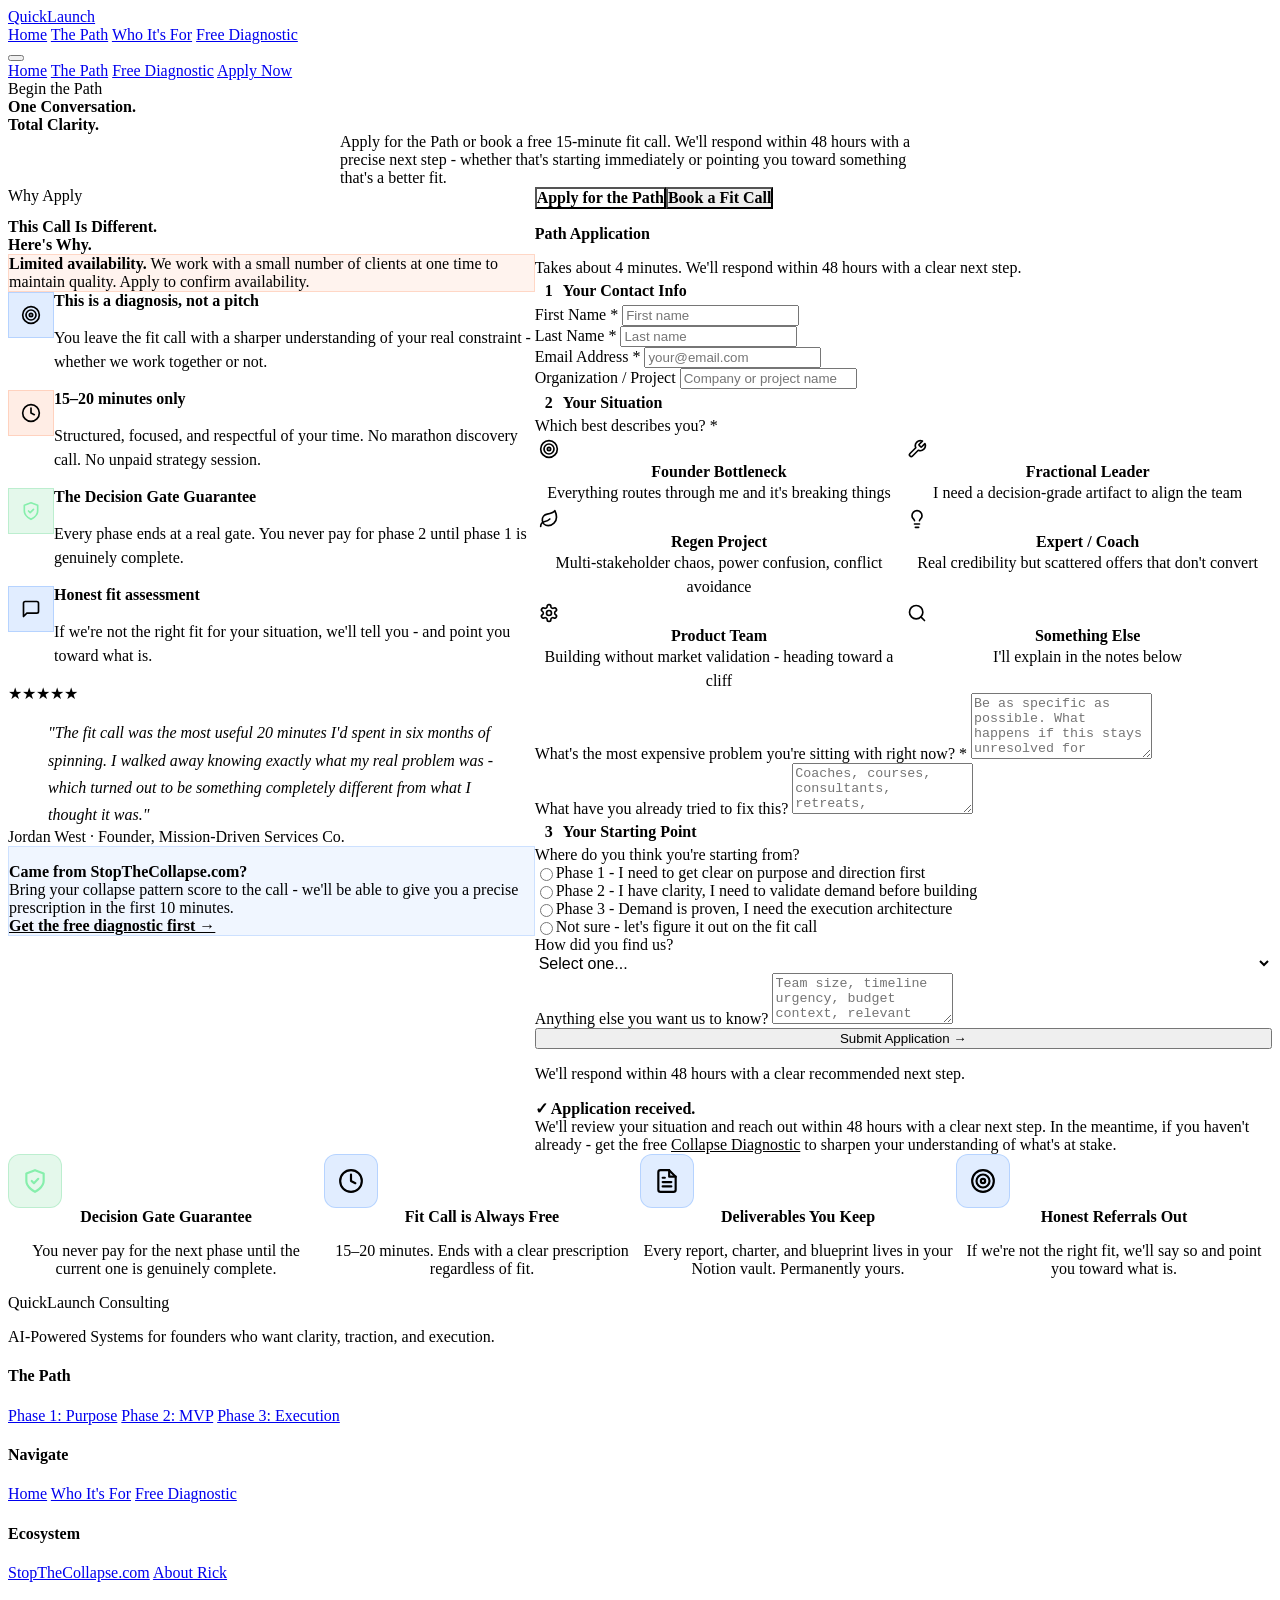
==== apply.html @ 02526e8d "Add files via upload" ====
﻿<!DOCTYPE html>
<html lang="en">
<head>
  <meta charset="UTF-8">
  <meta name="viewport" content="width=device-width, initial-scale=1.0">
  <title>Book a Free Founder Strategy Call | QuickLaunch Consulting</title>
  <meta name="description" content="Apply for the QuickLaunch Regenerative Systems Path or book a free 20-min founder strategy call. Tell us your situation - we respond within 48 hours with a clear next step.">
  <meta name="keywords" content="book startup consultant, founder strategy call, hire business consultant, startup consulting application, book founder advisor, free fit call, startup consulting intake">
  <meta name="robots" content="index, follow, max-image-preview:large, max-snippet:-1">
  <link rel="canonical" href="https://quicklaunchconsulting.com/apply.html">
  <link rel="sitemap" type="application/xml" href="https://quicklaunchconsulting.com/sitemap.xml">
  <!-- Open Graph -->
  <meta property="og:type" content="website">
  <meta property="og:site_name" content="QuickLaunch Consulting">
  <meta property="og:url" content="https://quicklaunchconsulting.com/apply.html">
  <meta property="og:title" content="Book a Free Founder Strategy Call | QuickLaunch Consulting">
  <meta property="og:description" content="Apply for the Regenerative Systems Path or book a free 20-min strategy call. Startup consulting that starts with one honest conversation - no pressure, clear next steps.">
  <meta property="og:image" content="https://quicklaunchconsulting.com/assets/images/og-image.jpg">
  <meta property="og:image:alt" content="QuickLaunch Consulting - Book a Free Founder Strategy Call">
  <!-- Twitter / X Card -->
  <meta name="twitter:card" content="summary_large_image">
  <meta name="twitter:title" content="Book a Free Founder Strategy Call | QuickLaunch Consulting">
  <meta name="twitter:description" content="Apply for the Regenerative Systems Path or book a free 20-min strategy call. One conversation, no pressure, clear next steps.">
  <meta name="twitter:image" content="https://quicklaunchconsulting.com/assets/images/og-image.jpg">
  <!-- Schema -->
  <script type="application/ld+json">
  {
    "@context": "https://schema.org",
    "@type": "WebPage",
    "name": "Book a Free Founder Strategy Call",
    "url": "https://quicklaunchconsulting.com/apply.html",
    "description": "Apply for startup consulting or book a free 20-minute strategy call with Rick Broider at QuickLaunch Consulting.",
    "isPartOf": {"@type": "WebSite", "url": "https://quicklaunchconsulting.com", "name": "QuickLaunch Consulting"},
    "breadcrumb": {
      "@type": "BreadcrumbList",
      "itemListElement": [
        {"@type": "ListItem", "position": 1, "name": "Home", "item": "https://quicklaunchconsulting.com"},
        {"@type": "ListItem", "position": 2, "name": "Apply / Book a Call", "item": "https://quicklaunchconsulting.com/apply.html"}
      ]
    },
    "mainEntity": {
      "@type": "Service",
      "name": "Free Founder Strategy Call",
      "provider": {"@type": "Organization", "name": "QuickLaunch Consulting", "url": "https://quicklaunchconsulting.com"},
      "description": "A free 20-minute strategy call to assess fit, diagnose your primary structural challenge, and determine the right starting point for your consulting engagement.",
      "offers": {"@type": "Offer", "price": "0", "priceCurrency": "USD", "name": "Free Fit Call"}
    }
  }
  </script>
  <link rel="preconnect" href="https://fonts.googleapis.com">
  <link rel="preconnect" href="https://fonts.gstatic.com" crossorigin>
  <link href="https://fonts.googleapis.com/css2?family=Montserrat:ital,wght@0,400;0,600;0,700;0,800;0,900;1,700&family=Inter:wght@400;500;600;700&display=swap" rel="stylesheet">
  <link rel="stylesheet" href="assets/css/style.css">
  <style>
    .apply-page-hero {
      padding: 140px 0 var(--sp-20);
      position: relative; overflow: hidden;
      background:
        radial-gradient(ellipse 80% 60% at 50% 0%, rgba(10,110,255,0.18) 0%, transparent 55%),
        var(--navy);
    }
    .apply-page-hero-grid {
      position: absolute; inset: 0; pointer-events: none;
      background-image:
        linear-gradient(rgba(255,255,255,0.02) 1px, transparent 1px),
        linear-gradient(90deg, rgba(255,255,255,0.02) 1px, transparent 1px);
      background-size: 60px 60px;
      mask-image: radial-gradient(ellipse 80% 80% at 50% 0%, black 0%, transparent 70%);
    }
    .apply-layout {
      display: grid; grid-template-columns: 1fr;
      gap: var(--sp-12); align-items: start;
      padding: var(--sp-16) 0 var(--sp-24);
    }
    @media (min-width: 1024px) {
      .apply-layout { grid-template-columns: 1fr 1.4fr; }
    }
    .apply-sidebar { position: sticky; top: 100px; }
    .apply-form-card {
      background: var(--glass);
      border: 1px solid var(--border);
      border-radius: var(--r-xl);
      padding: var(--sp-10);
    }
    @media (min-width: 640px) { .apply-form-card { padding: var(--sp-12); } }
    .form-section-title {
      font-family: var(--font-h); font-size: var(--text-lg); font-weight: 800;
      margin: var(--sp-8) 0 var(--sp-4);
      padding-top: var(--sp-8); border-top: 1px solid var(--border);
      display: flex; align-items: center; gap: var(--sp-3);
    }
    .form-section-title:first-of-type { border-top: none; padding-top: 0; margin-top: 0; }
    .path-selector {
      display: grid; grid-template-columns: 1fr; gap: var(--sp-3);
      margin-bottom: var(--sp-6);
    }
    @media (min-width: 480px) { .path-selector { grid-template-columns: 1fr 1fr; } }
    .path-option {
      position: relative;
    }
    .path-option input[type="radio"] {
      position: absolute; opacity: 0; pointer-events: none;
    }
    .path-option-label {
      display: block; padding: var(--sp-5);
      background: var(--glass); border: 2px solid var(--border);
      border-radius: var(--r-md); cursor: pointer;
      transition: var(--t-base); text-align: center;
    }
    .path-option-label:hover {
      border-color: rgba(10,110,255,0.3);
      background: rgba(10,110,255,0.06);
    }
    .path-option input:checked + .path-option-label {
      border-color: var(--blue);
      background: rgba(10,110,255,0.1);
    }
    .path-option-icon { width: 28px; height: 28px; display: flex; align-items: center; justify-content: center; margin-bottom: var(--sp-2); color: var(--blue-2); }
    .path-option-name { font-weight: 700; font-size: var(--text-sm); display: block; margin-bottom: var(--sp-1); }
    .path-option-desc { font-size: var(--text-xs); color: var(--muted); line-height: 1.5; }
    .tab-switcher {
      display: flex; gap: 0; margin-bottom: var(--sp-8);
      background: var(--glass); border: 1px solid var(--border);
      border-radius: var(--r-pill); padding: var(--sp-1); width: fit-content;
    }
    .tab-btn {
      padding: var(--sp-3) var(--sp-6); border-radius: var(--r-pill);
      font-family: var(--font-h); font-size: var(--text-sm); font-weight: 700;
      color: var(--muted); transition: var(--t-base); cursor: pointer;
    }
    .tab-btn.active {
      background: var(--grad-blue); color: var(--white);
      box-shadow: var(--shadow-blue);
    }
    .tab-panel { display: none; }
    .tab-panel.active { display: block; }
    .trust-sidebar-item {
      display: flex; gap: var(--sp-4); padding: var(--sp-5) 0;
      border-bottom: 1px solid var(--border);
    }
    .trust-sidebar-item:last-child { border-bottom: none; }
    .trust-sidebar-icon {
      width: 44px; height: 44px; border-radius: var(--r-sm);
      flex-shrink: 0; display: flex; align-items: center; justify-content: center;
    }
    .trust-sidebar-icon--blue { background: rgba(10,110,255,0.12); border: 1px solid rgba(10,110,255,0.2); color: var(--blue-2); }
    .trust-sidebar-icon--orange { background: rgba(255,107,43,0.12); border: 1px solid rgba(255,107,43,0.2); color: var(--orange); }
    .trust-sidebar-icon--green { background: rgba(34,197,94,0.12); border: 1px solid rgba(34,197,94,0.2); color: #86EFAC; }
    .trust-sidebar-text strong { display: block; font-size: var(--text-base); font-weight: 700; margin-bottom: var(--sp-1); }
    .trust-sidebar-text p { color: var(--muted); font-size: var(--text-sm); line-height: 1.5; }
    .urgency-bar {
      padding: var(--sp-4) var(--sp-5);
      background: rgba(255,107,43,0.08); border: 1px solid rgba(255,107,43,0.2);
      border-radius: var(--r-md); margin-bottom: var(--sp-8);
      font-size: var(--text-sm); color: var(--orange-2);
    }
    .urgency-bar strong { color: var(--orange); }
    textarea.form-field { resize: vertical; min-height: 120px; }
    .radio-group { display: flex; flex-direction: column; gap: var(--sp-2); }
    .radio-option {
      display: flex; align-items: center; gap: var(--sp-3);
      padding: var(--sp-3) var(--sp-4);
      background: var(--glass); border: 1px solid var(--border);
      border-radius: var(--r-sm); cursor: pointer; transition: var(--t-fast);
    }
    .radio-option:hover { border-color: var(--border-2); }
    .radio-option input { accent-color: var(--blue); }
  </style>
</head>
<body>

<div id="progress-bar"></div>

<nav id="nav" role="navigation" aria-label="Main navigation">
  <div class="nav-container">
    <a href="index.html" class="nav-logo" aria-label="QuickLaunch Home">
      <span class="nav-logo-text">Quick<span>Launch</span></span>
    </a>
    <div class="nav-links">
      <a href="index.html">Home</a>
      <a href="the-path.html">The Path</a>
      <a href="index.html#who">Who It's For</a>
      <a href="diagnostic.html">Free Diagnostic</a>
    </div>
    <button class="nav-toggle" id="nav-toggle" aria-label="Toggle navigation" aria-expanded="false">
      <span></span><span></span><span></span>
    </button>
  </div>
</nav>
<div id="mobile-menu">
  <a href="index.html">Home</a>
  <a href="the-path.html">The Path</a>
  <a href="diagnostic.html">Free Diagnostic</a>
  <a href="apply.html" class="btn btn-primary btn-lg">Apply Now</a>
</div>

<!-- HERO -->
<section class="apply-page-hero" aria-label="Apply - Hero">
  <div class="apply-page-hero-grid" aria-hidden="true"></div>
  <div class="container text-center">
    <div class="section-label reveal" style="justify-content:center">Begin the Path</div>
    <h1 class="reveal reveal-delay-1" style="font-size:var(--text-6xl);font-weight:900;line-height:1.1;max-width:800px;margin:0 auto var(--sp-6)">
      One Conversation.<br>
      <span class="text-gradient">Total Clarity.</span>
    </h1>
    <p class="reveal reveal-delay-2" style="font-size:var(--text-xl);color:var(--muted);max-width:600px;margin:0 auto">
      Apply for the Path or book a free 15-minute fit call. We'll respond within 48 hours
      with a precise next step - whether that's starting immediately or pointing you
      toward something that's a better fit.
    </p>
  </div>
</section>

<!-- MAIN APPLY LAYOUT -->
<section class="section section--dark" aria-labelledby="apply-heading">
  <div class="container">
    <div class="apply-layout">

      <!-- SIDEBAR -->
      <aside class="apply-sidebar reveal-left">
        <div class="section-label">Why Apply</div>
        <h2 id="apply-heading" style="font-size:var(--text-3xl);font-weight:900;margin-bottom:var(--sp-8)">
          This Call Is Different.<br>
          <span class="text-gradient">Here's Why.</span>
        </h2>

        <div class="urgency-bar">
          <strong>Limited availability.</strong> We work with a small number of clients at one time to maintain quality. Apply to confirm availability.
        </div>

        <div style="margin-bottom:var(--sp-8)">
          <div class="trust-sidebar-item">
            <div class="trust-sidebar-icon trust-sidebar-icon--blue"><svg width="20" height="20" viewBox="0 0 24 24" fill="none" stroke="currentColor" stroke-width="2" stroke-linecap="round" stroke-linejoin="round"><circle cx="12" cy="12" r="10"/><circle cx="12" cy="12" r="6"/><circle cx="12" cy="12" r="2"/></svg></div>
            <div class="trust-sidebar-text">
              <strong>This is a diagnosis, not a pitch</strong>
              <p>You leave the fit call with a sharper understanding of your real constraint - whether we work together or not.</p>
            </div>
          </div>
          <div class="trust-sidebar-item">
            <div class="trust-sidebar-icon trust-sidebar-icon--orange"><svg width="20" height="20" viewBox="0 0 24 24" fill="none" stroke="currentColor" stroke-width="2" stroke-linecap="round" stroke-linejoin="round"><circle cx="12" cy="12" r="10"/><polyline points="12 6 12 12 16 14"/></svg></div>
            <div class="trust-sidebar-text">
              <strong>15–20 minutes only</strong>
              <p>Structured, focused, and respectful of your time. No marathon discovery call. No unpaid strategy session.</p>
            </div>
          </div>
          <div class="trust-sidebar-item">
            <div class="trust-sidebar-icon trust-sidebar-icon--green"><svg width="20" height="20" viewBox="0 0 24 24" fill="none" stroke="currentColor" stroke-width="2" stroke-linecap="round" stroke-linejoin="round"><path d="M12 22s8-4 8-10V5l-8-3-8 3v7c0 6 8 10 8 10z"/><polyline points="9 12 11 14 15 10"/></svg></div>
            <div class="trust-sidebar-text">
              <strong>The Decision Gate Guarantee</strong>
              <p>Every phase ends at a real gate. You never pay for phase 2 until phase 1 is genuinely complete.</p>
            </div>
          </div>
          <div class="trust-sidebar-item">
            <div class="trust-sidebar-icon trust-sidebar-icon--blue"><svg width="20" height="20" viewBox="0 0 24 24" fill="none" stroke="currentColor" stroke-width="2" stroke-linecap="round" stroke-linejoin="round"><path d="M21 15a2 2 0 0 1-2 2H7l-4 4V5a2 2 0 0 1 2-2h14a2 2 0 0 1 2 2z"/></svg></div>
            <div class="trust-sidebar-text">
              <strong>Honest fit assessment</strong>
              <p>If we're not the right fit for your situation, we'll tell you - and point you toward what is.</p>
            </div>
          </div>
        </div>

        <!-- Testimonial snippet -->
        <div style="padding:var(--sp-6);background:var(--glass);border:1px solid var(--border);border-radius:var(--r-lg)">
          <div style="color:var(--gold);margin-bottom:var(--sp-3)">★★★★★</div>
          <blockquote style="font-style:italic;color:var(--white);font-size:var(--text-base);line-height:1.7;margin-bottom:var(--sp-4)">
            "The fit call was the most useful 20 minutes I'd spent in six months of spinning.
            I walked away knowing exactly what my real problem was - which turned out to be
            something completely different from what I thought it was."
          </blockquote>
          <div style="font-size:var(--text-sm);color:var(--muted)">Jordan West · Founder, Mission-Driven Services Co.</div>
        </div>

        <div style="margin-top:var(--sp-8);padding:var(--sp-5);background:rgba(10,110,255,0.06);border:1px solid rgba(10,110,255,0.15);border-radius:var(--r-md)">
          <p style="font-size:var(--text-sm);color:var(--muted);margin-bottom:var(--sp-3)">
            <strong style="color:var(--white)">Came from StopTheCollapse.com?</strong><br>
            Bring your collapse pattern score to the call - we'll be able to give you a precise
            prescription in the first 10 minutes.
          </p>
          <a href="diagnostic.html" style="font-size:var(--text-sm);color:var(--blue-2);font-weight:600">
            Get the free diagnostic first →
          </a>
        </div>
      </aside>

      <!-- FORMS -->
      <div class="reveal-right">

        <!-- Tab Switcher -->
        <div class="tab-switcher" role="tablist" aria-label="Application options">
          <button class="tab-btn active" role="tab" aria-selected="true"
                  aria-controls="tab-full" id="tab-full-btn"
                  onclick="switchTab('full')">
            Apply for the Path
          </button>
          <button class="tab-btn" role="tab" aria-selected="false"
                  aria-controls="tab-fit" id="tab-fit-btn"
                  onclick="switchTab('fit')" id="fit-call">
            Book a Fit Call
          </button>
        </div>

        <!-- TAB: Full Application -->
        <div id="tab-full" class="tab-panel active" role="tabpanel" aria-labelledby="tab-full-btn">
          <div class="apply-form-card">
            <h3 style="font-size:var(--text-2xl);font-weight:900;margin-bottom:var(--sp-2)">
              Path Application
            </h3>
            <p style="color:var(--muted);margin-bottom:var(--sp-8)">
              Takes about 4 minutes. We'll respond within 48 hours with a clear next step.
            </p>

            <form id="apply-form" action="https://formspree.io/f/xpqoeyjg" method="POST"
                  aria-label="Full path application form">
              <input type="hidden" name="_subject" value="New Path Application - QuickLaunch">
              <input type="text" name="_gotcha" style="display:none">

              <!-- Contact info -->
              <div class="form-section-title">
                <span style="width:28px;height:28px;border-radius:50%;background:var(--grad-blue);display:flex;align-items:center;justify-content:center;font-size:var(--text-xs);font-weight:800;flex-shrink:0">1</span>
                Your Contact Info
              </div>
              <div class="form-row">
                <div class="form-field">
                  <label for="apply-fname">First Name *</label>
                  <input type="text" id="apply-fname" name="first_name" required autocomplete="given-name" placeholder="First name">
                </div>
                <div class="form-field">
                  <label for="apply-lname">Last Name *</label>
                  <input type="text" id="apply-lname" name="last_name" required autocomplete="family-name" placeholder="Last name">
                </div>
              </div>
              <div class="form-row">
                <div class="form-field">
                  <label for="apply-email">Email Address *</label>
                  <input type="email" id="apply-email" name="email" required autocomplete="email" placeholder="your@email.com">
                </div>
                <div class="form-field">
                  <label for="apply-org">Organization / Project</label>
                  <input type="text" id="apply-org" name="organization" placeholder="Company or project name" autocomplete="organization">
                </div>
              </div>

              <!-- Situation -->
              <div class="form-section-title">
                <span style="width:28px;height:28px;border-radius:50%;background:var(--grad-blue);display:flex;align-items:center;justify-content:center;font-size:var(--text-xs);font-weight:800;flex-shrink:0">2</span>
                Your Situation
              </div>

              <div class="form-field" style="margin-bottom:var(--sp-4)">
                <label>Which best describes you? *</label>
                <div class="path-selector">
                  <div class="path-option">
                    <input type="radio" name="archetype" id="arch-1" value="Founder Bottleneck" required>
                    <label class="path-option-label" for="arch-1">
                      <span class="path-option-icon"><svg width="20" height="20" viewBox="0 0 24 24" fill="none" stroke="currentColor" stroke-width="2" stroke-linecap="round" stroke-linejoin="round"><circle cx="12" cy="12" r="10"/><circle cx="12" cy="12" r="6"/><circle cx="12" cy="12" r="2"/></svg></span>
                      <span class="path-option-name">Founder Bottleneck</span>
                      <span class="path-option-desc">Everything routes through me and it's breaking things</span>
                    </label>
                  </div>
                  <div class="path-option">
                    <input type="radio" name="archetype" id="arch-2" value="Fractional Leader">
                    <label class="path-option-label" for="arch-2">
                      <span class="path-option-icon"><svg width="20" height="20" viewBox="0 0 24 24" fill="none" stroke="currentColor" stroke-width="2" stroke-linecap="round" stroke-linejoin="round"><path d="M14.7 6.3a1 1 0 0 0 0 1.4l1.6 1.6a1 1 0 0 0 1.4 0l3.77-3.77a6 6 0 0 1-7.94 7.94l-6.91 6.91a2.12 2.12 0 0 1-3-3l6.91-6.91a6 6 0 0 1 7.94-7.94l-3.76 3.76z"/></svg></span>
                      <span class="path-option-name">Fractional Leader</span>
                      <span class="path-option-desc">I need a decision-grade artifact to align the team</span>
                    </label>
                  </div>
                  <div class="path-option">
                    <input type="radio" name="archetype" id="arch-3" value="Regenerative Project">
                    <label class="path-option-label" for="arch-3">
                      <span class="path-option-icon"><svg width="20" height="20" viewBox="0 0 24 24" fill="none" stroke="currentColor" stroke-width="2" stroke-linecap="round" stroke-linejoin="round"><path d="M11 20A7 7 0 0 1 9.8 6.1C15.5 5 17 4.48 19 2c1 2 2 4.18 2 8 0 5.5-4.78 10-10 10z"/><path d="M2 21c0-3 1.85-5.36 5.08-6C9.5 14.52 12 13 13 12"/></svg></span>
                      <span class="path-option-name">Regen Project</span>
                      <span class="path-option-desc">Multi-stakeholder chaos, power confusion, conflict avoidance</span>
                    </label>
                  </div>
                  <div class="path-option">
                    <input type="radio" name="archetype" id="arch-4" value="Expert with Audience">
                    <label class="path-option-label" for="arch-4">
                      <span class="path-option-icon"><svg width="20" height="20" viewBox="0 0 24 24" fill="none" stroke="currentColor" stroke-width="2" stroke-linecap="round" stroke-linejoin="round"><path d="M15 14c.2-1 .7-1.7 1.5-2.5 1-.9 1.5-2.2 1.5-3.5A6 6 0 0 0 6 8c0 1 .2 2.2 1.5 3.5.7.7 1.3 1.5 1.5 2.5"/><path d="M9 18h6"/><path d="M10 22h4"/></svg></span>
                      <span class="path-option-name">Expert / Coach</span>
                      <span class="path-option-desc">Real credibility but scattered offers that don't convert</span>
                    </label>
                  </div>
                  <div class="path-option">
                    <input type="radio" name="archetype" id="arch-5" value="Product Team">
                    <label class="path-option-label" for="arch-5">
                      <span class="path-option-icon"><svg width="20" height="20" viewBox="0 0 24 24" fill="none" stroke="currentColor" stroke-width="2" stroke-linecap="round" stroke-linejoin="round"><path d="M12.22 2h-.44a2 2 0 0 0-2 2v.18a2 2 0 0 1-1 1.73l-.43.25a2 2 0 0 1-2 0l-.15-.08a2 2 0 0 0-2.73.73l-.22.38a2 2 0 0 0 .73 2.73l.15.1a2 2 0 0 1 1 1.72v.51a2 2 0 0 1-1 1.74l-.15.09a2 2 0 0 0-.73 2.73l.22.38a2 2 0 0 0 2.73.73l.15-.08a2 2 0 0 1 2 0l.43.25a2 2 0 0 1 1 1.73V20a2 2 0 0 0 2 2h.44a2 2 0 0 0 2-2v-.18a2 2 0 0 1 1-1.73l.43-.25a2 2 0 0 1 2 0l.15.08a2 2 0 0 0 2.73-.73l.22-.39a2 2 0 0 0-.73-2.73l-.15-.08a2 2 0 0 1-1-1.74v-.5a2 2 0 0 1 1-1.74l.15-.09a2 2 0 0 0 .73-2.73l-.22-.38a2 2 0 0 0-2.73-.73l-.15.08a2 2 0 0 1-2 0l-.43-.25a2 2 0 0 1-1-1.73V4a2 2 0 0 0-2-2z"/><circle cx="12" cy="12" r="3"/></svg></span>
                      <span class="path-option-name">Product Team</span>
                      <span class="path-option-desc">Building without market validation - heading toward a cliff</span>
                    </label>
                  </div>
                  <div class="path-option">
                    <input type="radio" name="archetype" id="arch-6" value="Other">
                    <label class="path-option-label" for="arch-6">
                      <span class="path-option-icon"><svg width="20" height="20" viewBox="0 0 24 24" fill="none" stroke="currentColor" stroke-width="2" stroke-linecap="round" stroke-linejoin="round"><circle cx="11" cy="11" r="8"/><line x1="21" y1="21" x2="16.65" y2="16.65"/></svg></span>
                      <span class="path-option-name">Something Else</span>
                      <span class="path-option-desc">I'll explain in the notes below</span>
                    </label>
                  </div>
                </div>
              </div>

              <div class="form-field" style="margin-bottom:var(--sp-4)">
                <label for="apply-pain">What's the most expensive problem you're sitting with right now? *</label>
                <textarea id="apply-pain" name="primary_pain" rows="4" required
                  placeholder="Be as specific as possible. What happens if this stays unresolved for another 6 months?"></textarea>
              </div>

              <div class="form-field" style="margin-bottom:var(--sp-4)">
                <label for="apply-tried">What have you already tried to fix this?</label>
                <textarea id="apply-tried" name="tried" rows="3"
                  placeholder="Coaches, courses, consultants, retreats, reorganizations... what's been attempted?"></textarea>
              </div>

              <!-- Which entry point -->
              <div class="form-section-title">
                <span style="width:28px;height:28px;border-radius:50%;background:var(--grad-blue);display:flex;align-items:center;justify-content:center;font-size:var(--text-xs);font-weight:800;flex-shrink:0">3</span>
                Your Starting Point
              </div>

              <div class="form-field" style="margin-bottom:var(--sp-4)">
                <label>Where do you think you're starting from?</label>
                <div class="radio-group">
                  <label class="radio-option">
                    <input type="radio" name="start_phase" value="Phase 1 - Need clarity first">
                    <span style="font-size:var(--text-sm)">Phase 1 - I need to get clear on purpose and direction first</span>
                  </label>
                  <label class="radio-option">
                    <input type="radio" name="start_phase" value="Phase 2 - Have clarity, need validation">
                    <span style="font-size:var(--text-sm)">Phase 2 - I have clarity, I need to validate demand before building</span>
                  </label>
                  <label class="radio-option">
                    <input type="radio" name="start_phase" value="Phase 3 - Validated, need execution structure">
                    <span style="font-size:var(--text-sm)">Phase 3 - Demand is proven, I need the execution architecture</span>
                  </label>
                  <label class="radio-option">
                    <input type="radio" name="start_phase" value="Fit call - Not sure yet">
                    <span style="font-size:var(--text-sm)">Not sure - let's figure it out on the fit call</span>
                  </label>
                </div>
              </div>

              <div class="form-field" style="margin-bottom:var(--sp-4)">
                <label for="apply-source">How did you find us?</label>
                <select id="apply-source" name="source" style="background:rgba(255,255,255,0.06);border:1px solid var(--border-2);border-radius:var(--r-sm);padding:var(--sp-4);color:var(--white);font-size:var(--text-base);width:100%">
                  <option value="" style="background:var(--navy-2)">Select one...</option>
                  <option value="StopTheCollapse.com" style="background:var(--navy-2)">StopTheCollapse.com</option>
                  <option value="LinkedIn" style="background:var(--navy-2)">LinkedIn</option>
                  <option value="Referral" style="background:var(--navy-2)">Personal referral</option>
                  <option value="Search" style="background:var(--navy-2)">Google / Search</option>
                  <option value="Social Media" style="background:var(--navy-2)">Social media</option>
                  <option value="Other" style="background:var(--navy-2)">Other</option>
                </select>
              </div>

              <div class="form-field" style="margin-bottom:var(--sp-8)">
                <label for="apply-notes">Anything else you want us to know?</label>
                <textarea id="apply-notes" name="notes" rows="3"
                  placeholder="Team size, timeline urgency, budget context, relevant backstory - anything helpful."></textarea>
              </div>

              <button type="submit" class="btn btn-primary btn-xl" style="width:100%">
                Submit Application →
              </button>
              <p class="form-disclaimer">We'll respond within 48 hours with a clear recommended next step.</p>
            </form>
            <div id="apply-success" class="form-success">
              <strong style="display:block;font-size:var(--text-xl);margin-bottom:var(--sp-3)">✓ Application received.</strong>
              We'll review your situation and reach out within 48 hours with a clear next step.
              In the meantime, if you haven't already - get the free
              <a href="diagnostic.html" style="color:var(--blue-2)">Collapse Diagnostic</a>
              to sharpen your understanding of what's at stake.
            </div>
          </div>
        </div><!-- /tab-full -->

        <!-- TAB: Fit Call -->
        <div id="tab-fit" class="tab-panel" role="tabpanel" aria-labelledby="tab-fit-btn">
          <div class="apply-form-card" style="text-align:center">
            <div style="width:72px;height:72px;margin:0 auto var(--sp-4);display:flex;align-items:center;justify-content:center;background:rgba(10,110,255,0.12);border:1px solid rgba(10,110,255,0.2);border-radius:16px;color:var(--blue-2)"><svg width="36" height="36" viewBox="0 0 24 24" fill="none" stroke="currentColor" stroke-width="1.75" stroke-linecap="round" stroke-linejoin="round"><rect x="3" y="4" width="18" height="18" rx="2" ry="2"/><line x1="16" y1="2" x2="16" y2="6"/><line x1="8" y1="2" x2="8" y2="6"/><line x1="3" y1="10" x2="21" y2="10"/></svg></div>
            <h3 style="font-size:var(--text-3xl);font-weight:900;margin-bottom:var(--sp-3)">
              Book Your Free Fit Call
            </h3>
            <p style="color:var(--muted);font-size:var(--text-lg);max-width:520px;margin:0 auto var(--sp-8);line-height:1.75">
              Pick a time directly in Rick's calendar. 15–20 minutes. Structured diagnostic.
              Clear prescription - whether that includes QuickLaunch or not.
            </p>

            <!-- What happens -->
            <div style="display:grid;grid-template-columns:1fr;gap:var(--sp-3);margin-bottom:var(--sp-8);text-align:left;max-width:480px;margin-left:auto;margin-right:auto">
              <div style="display:flex;gap:var(--sp-4);align-items:flex-start;padding:var(--sp-4);background:var(--glass);border:1px solid var(--border);border-radius:var(--r-md)">
                <div style="width:32px;height:32px;border-radius:50%;background:var(--grad-blue);display:flex;align-items:center;justify-content:center;font-size:var(--text-sm);font-weight:800;flex-shrink:0">1</div>
                <div>
                  <strong style="display:block;margin-bottom:var(--sp-1)">You describe your situation</strong>
                  <span style="color:var(--muted);font-size:var(--text-sm)">What's actually happening - 5 minutes</span>
                </div>
              </div>
              <div style="display:flex;gap:var(--sp-4);align-items:flex-start;padding:var(--sp-4);background:var(--glass);border:1px solid var(--border);border-radius:var(--r-md)">
                <div style="width:32px;height:32px;border-radius:50%;background:var(--grad-blue);display:flex;align-items:center;justify-content:center;font-size:var(--text-sm);font-weight:800;flex-shrink:0">2</div>
                <div>
                  <strong style="display:block;margin-bottom:var(--sp-1)">We identify the real constraint</strong>
                  <span style="color:var(--muted);font-size:var(--text-sm)">Underneath the noise - 8 minutes</span>
                </div>
              </div>
              <div style="display:flex;gap:var(--sp-4);align-items:flex-start;padding:var(--sp-4);background:var(--glass);border:1px solid var(--border);border-radius:var(--r-md)">
                <div style="width:32px;height:32px;border-radius:50%;background:var(--grad-blue);display:flex;align-items:center;justify-content:center;font-size:var(--text-sm);font-weight:800;flex-shrink:0">3</div>
                <div>
                  <strong style="display:block;margin-bottom:var(--sp-1)">We prescribe the right next step</strong>
                  <span style="color:var(--muted);font-size:var(--text-sm)">One clear doorway - no pressure - 5 minutes</span>
                </div>
              </div>
            </div>

            <!-- Calendar CTA -->
            <a href="https://calendar.app.google/FbiNU9KyUG1qWi4U7"
               target="_blank" rel="noopener noreferrer"
               class="btn btn-primary btn-xl"
               style="display:inline-flex;width:100%;justify-content:center;max-width:420px;margin-bottom:var(--sp-4)">
              <svg width="20" height="20" viewBox="0 0 24 24" fill="none" stroke="currentColor" stroke-width="2" stroke-linecap="round" stroke-linejoin="round" style="flex-shrink:0"><rect x="3" y="4" width="18" height="18" rx="2" ry="2"/><line x1="16" y1="2" x2="16" y2="6"/><line x1="8" y1="2" x2="8" y2="6"/><line x1="3" y1="10" x2="21" y2="10"/></svg>
              Choose Your Time →
            </a>
            <p style="font-size:var(--text-sm);color:var(--muted-2);margin-bottom:var(--sp-8)">
              Opens Google Calendar · Free · No commitment
            </p>

            <!-- Prep tip -->
            <div style="padding:var(--sp-5);background:rgba(10,110,255,0.06);border:1px solid rgba(10,110,255,0.15);border-radius:var(--r-md);text-align:left;max-width:480px;margin:0 auto">
              <strong style="display:block;margin-bottom:var(--sp-2);font-size:var(--text-sm)">
                Come prepared in 2 minutes:
              </strong>
              <ul style="list-style:none;display:flex;flex-direction:column;gap:var(--sp-2)">
                <li style="display:flex;gap:var(--sp-3);font-size:var(--text-sm);color:var(--muted)">
                  <span style="color:var(--blue-2);flex-shrink:0">→</span>
                  One sentence: what's the most expensive unsolved problem right now?
                </li>
                <li style="display:flex;gap:var(--sp-3);font-size:var(--text-sm);color:var(--muted)">
                  <span style="color:var(--blue-2);flex-shrink:0">→</span>
                  If you came from StopTheCollapse.com - bring your collapse pattern score
                </li>
                <li style="display:flex;gap:var(--sp-3);font-size:var(--text-sm);color:var(--muted)">
                  <span style="color:var(--blue-2);flex-shrink:0">→</span>
                  That's it. Rick will handle the rest.
                </li>
              </ul>
            </div>
          </div>
        </div><!-- /tab-fit -->

      </div><!-- /forms column -->
    </div><!-- /apply-layout -->
  </div>
</section>

<!-- TRUST STRIP -->
<section class="section--tight section--dark-2" aria-label="Trust signals">
  <div class="container">
    <div style="display:grid;grid-template-columns:repeat(auto-fit,minmax(200px,1fr));gap:var(--sp-6);text-align:center">
      <div class="reveal">
        <div style="width:52px;height:52px;margin:0 auto var(--sp-3);display:flex;align-items:center;justify-content:center;background:rgba(34,197,94,0.12);border:1px solid rgba(34,197,94,0.2);border-radius:12px;color:#86EFAC"><svg width="26" height="26" viewBox="0 0 24 24" fill="none" stroke="currentColor" stroke-width="2" stroke-linecap="round" stroke-linejoin="round"><path d="M12 22s8-4 8-10V5l-8-3-8 3v7c0 6 8 10 8 10z"/><polyline points="9 12 11 14 15 10"/></svg></div>
        <strong style="display:block;margin-bottom:var(--sp-2)">Decision Gate Guarantee</strong>
        <p style="color:var(--muted);font-size:var(--text-sm)">You never pay for the next phase until the current one is genuinely complete.</p>
      </div>
      <div class="reveal reveal-delay-1">
        <div style="width:52px;height:52px;margin:0 auto var(--sp-3);display:flex;align-items:center;justify-content:center;background:rgba(10,110,255,0.12);border:1px solid rgba(10,110,255,0.2);border-radius:12px;color:var(--blue-2)"><svg width="26" height="26" viewBox="0 0 24 24" fill="none" stroke="currentColor" stroke-width="2" stroke-linecap="round" stroke-linejoin="round"><circle cx="12" cy="12" r="10"/><polyline points="12 6 12 12 16 14"/></svg></div>
        <strong style="display:block;margin-bottom:var(--sp-2)">Fit Call is Always Free</strong>
        <p style="color:var(--muted);font-size:var(--text-sm)">15–20 minutes. Ends with a clear prescription regardless of fit.</p>
      </div>
      <div class="reveal reveal-delay-2">
        <div style="width:52px;height:52px;margin:0 auto var(--sp-3);display:flex;align-items:center;justify-content:center;background:rgba(10,110,255,0.12);border:1px solid rgba(10,110,255,0.2);border-radius:12px;color:var(--blue-2)"><svg width="26" height="26" viewBox="0 0 24 24" fill="none" stroke="currentColor" stroke-width="2" stroke-linecap="round" stroke-linejoin="round"><path d="M14 2H6a2 2 0 0 0-2 2v16a2 2 0 0 0 2 2h12a2 2 0 0 0 2-2V8z"/><polyline points="14 2 14 8 20 8"/><line x1="16" y1="13" x2="8" y2="13"/><line x1="16" y1="17" x2="8" y2="17"/><polyline points="10 9 9 9 8 9"/></svg></div>
        <strong style="display:block;margin-bottom:var(--sp-2)">Deliverables You Keep</strong>
        <p style="color:var(--muted);font-size:var(--text-sm)">Every report, charter, and blueprint lives in your Notion vault. Permanently yours.</p>
      </div>
      <div class="reveal reveal-delay-3">
        <div style="width:52px;height:52px;margin:0 auto var(--sp-3);display:flex;align-items:center;justify-content:center;background:rgba(10,110,255,0.12);border:1px solid rgba(10,110,255,0.2);border-radius:12px;color:var(--blue-2)"><svg width="26" height="26" viewBox="0 0 24 24" fill="none" stroke="currentColor" stroke-width="2" stroke-linecap="round" stroke-linejoin="round"><circle cx="12" cy="12" r="10"/><circle cx="12" cy="12" r="6"/><circle cx="12" cy="12" r="2"/></svg></div>
        <strong style="display:block;margin-bottom:var(--sp-2)">Honest Referrals Out</strong>
        <p style="color:var(--muted);font-size:var(--text-sm)">If we're not the right fit, we'll say so and point you toward what is.</p>
      </div>
    </div>
  </div>
</section>

<footer role="contentinfo">
  <div class="container">
    <div class="footer-grid">
      <div class="footer-brand">
        <div class="footer-logo-text">Quick<span>Launch</span> Consulting</div>
        <p>AI-Powered Systems for founders who want clarity, traction, and execution.</p>
      </div>
      <div class="footer-col">
        <h4>The Path</h4>
        <a href="the-path.html#phase1">Phase 1: Purpose</a>
        <a href="the-path.html#phase2">Phase 2: MVP</a>
        <a href="the-path.html#phase3">Phase 3: Execution</a>
      </div>
      <div class="footer-col">
        <h4>Navigate</h4>
        <a href="index.html">Home</a>
        <a href="index.html#who">Who It's For</a>
        <a href="diagnostic.html">Free Diagnostic</a>
      </div>
      <div class="footer-col">
        <h4>Ecosystem</h4>
        <a href="https://stopthecollapse.com" target="_blank" rel="noopener">StopTheCollapse.com</a>
        <a href="index.html#about">About Rick</a>
      </div>
    </div>
    <div class="footer-bottom">
      <p>© 2026 QuickLaunch Consulting. All rights reserved.</p>
    </div>
  </div>
</footer>

<script src="assets/js/main.js"></script>
<script>
// Tab switcher for apply page
function switchTab(tab) {
  document.querySelectorAll('.tab-btn').forEach(b => {
    b.classList.remove('active');
    b.setAttribute('aria-selected', 'false');
  });
  document.querySelectorAll('.tab-panel').forEach(p => p.classList.remove('active'));
  document.getElementById('tab-' + tab).classList.add('active');
  document.getElementById('tab-' + tab + '-btn').classList.add('active');
  document.getElementById('tab-' + tab + '-btn').setAttribute('aria-selected', 'true');
}

// Check URL hash to open fit-call tab directly
if (window.location.hash === '#fit-call') {
  switchTab('fit');
  document.getElementById('fit-call') && document.getElementById('fit-call').scrollIntoView({ behavior: 'smooth', block: 'start' });
}
</script>
</body>
</html>
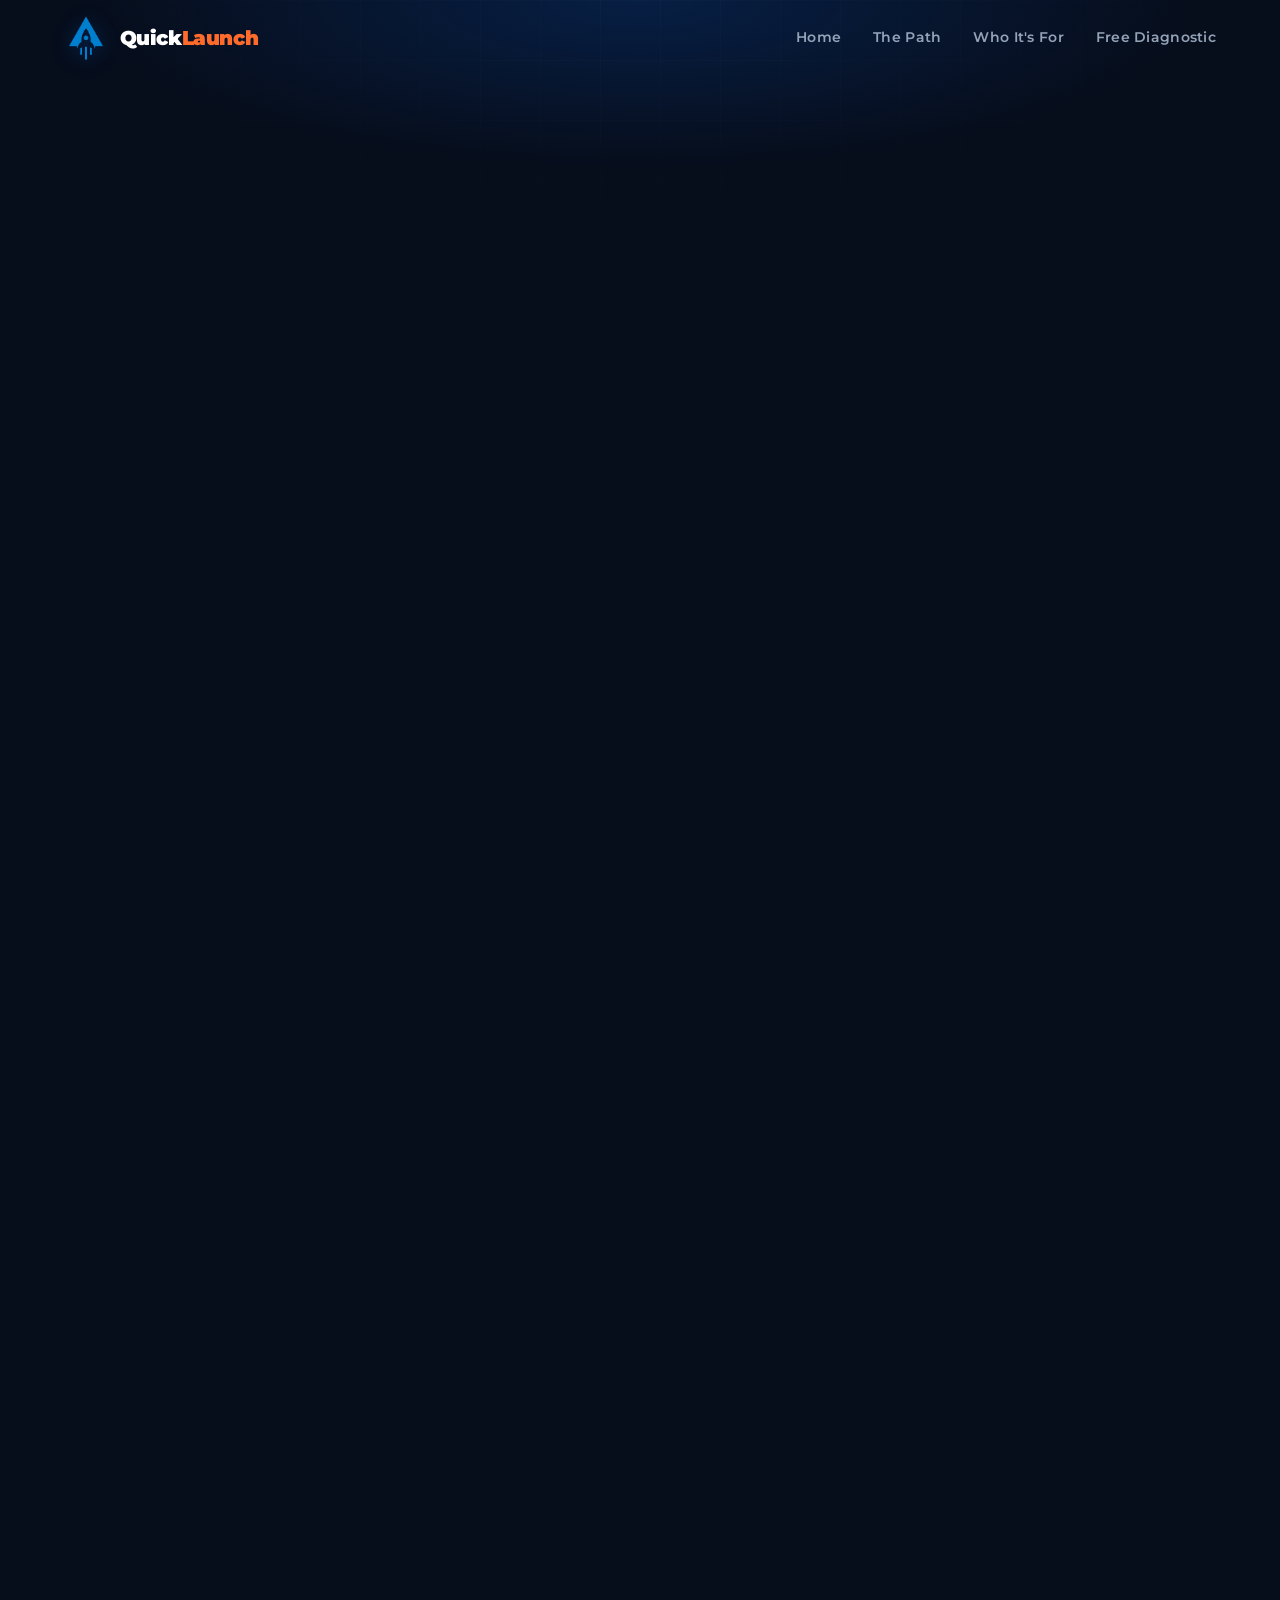
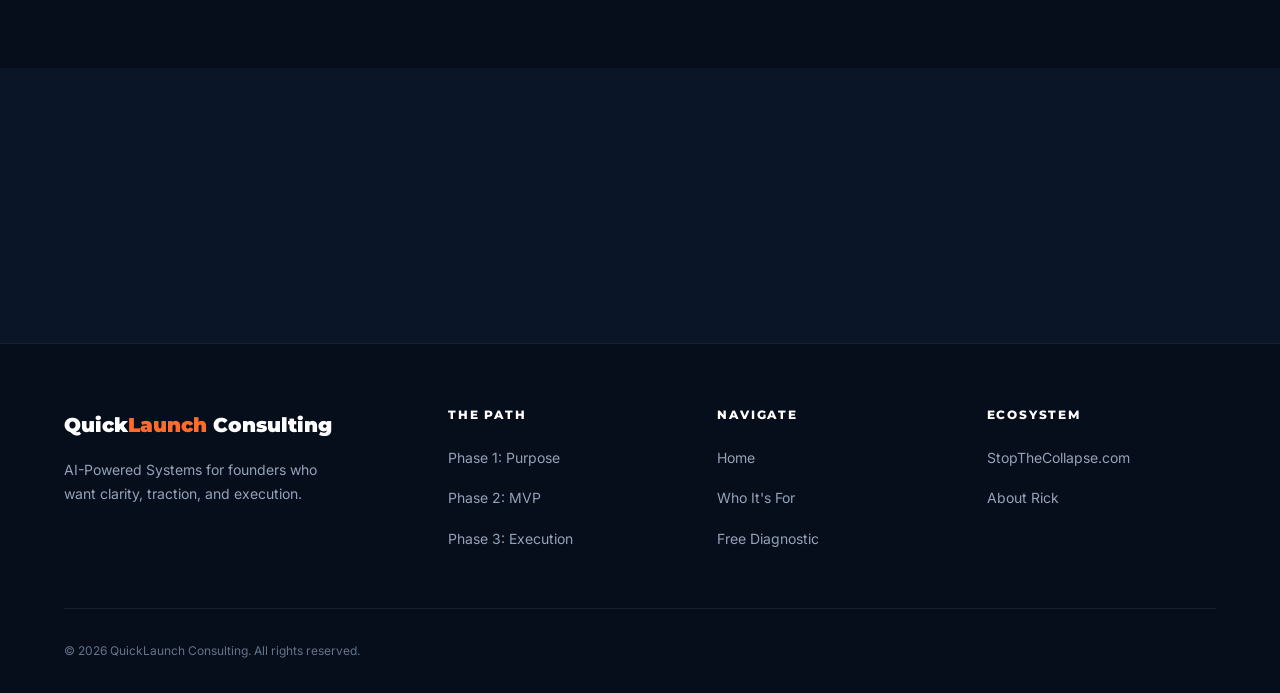
==== commit 780e3bc5: "Add rocket icon to header and use it as favicon" ====
--- a/apply.html
+++ b/apply.html
@@ -50,6 +50,8 @@
   <link rel="preconnect" href="https://fonts.googleapis.com">
   <link rel="preconnect" href="https://fonts.gstatic.com" crossorigin>
   <link href="https://fonts.googleapis.com/css2?family=Montserrat:ital,wght@0,400;0,600;0,700;0,800;0,900;1,700&family=Inter:wght@400;500;600;700&display=swap" rel="stylesheet">
+  <link rel="icon" type="image/png" href="assets/images/quicklaunch-icon.png">
+  <link rel="apple-touch-icon" href="assets/images/quicklaunch-icon.png">
   <link rel="stylesheet" href="assets/css/style.css">
   <style>
     .apply-page-hero {
@@ -174,6 +176,7 @@
 <nav id="nav" role="navigation" aria-label="Main navigation">
   <div class="nav-container">
     <a href="index.html" class="nav-logo" aria-label="QuickLaunch Home">
+      <img src="assets/images/quicklaunch-icon.png" alt="" class="nav-logo-mark" width="28" height="28">
       <span class="nav-logo-text">Quick<span>Launch</span></span>
     </a>
     <div class="nav-links">
--- a/assets/css/style.css
+++ b/assets/css/style.css
@@ -0,0 +1,1501 @@
+/* ============================================================
+   QUICKLAUNCH CONSULTING — MASTER STYLESHEET
+   2026 Design System | Mobile-First | Dark Theme
+   ============================================================ */
+
+/* ── GOOGLE FONTS (loaded in HTML head) ────────────────────── */
+
+/* ── DESIGN TOKENS ─────────────────────────────────────────── */
+:root {
+  /* Brand Colors */
+  --navy:        #060D1B;
+  --navy-2:      #0A1628;
+  --navy-3:      #0F2040;
+  --navy-4:      #162848;
+  --blue:        #0A6EFF;
+  --blue-2:      #2E90FF;
+  --blue-3:      #00C6FF;
+  --orange:      #FF6B2B;
+  --orange-2:    #FF8C55;
+  --gold:        #F5A623;
+  --green:       #22C55E;
+  --red:         #EF4444;
+  --white:       #FFFFFF;
+  --off-white:   #F8FAFC;
+  --muted:       #94A3B8;
+  --muted-2:     #64748B;
+  --border:      rgba(255,255,255,0.08);
+  --border-2:    rgba(255,255,255,0.12);
+
+  /* Gradients */
+  --grad-blue:   linear-gradient(135deg, #0A6EFF 0%, #00C6FF 100%);
+  --grad-orange: linear-gradient(135deg, #FF6B2B 0%, #F5A623 100%);
+  --grad-hero:   radial-gradient(ellipse at 20% 50%, #0F2040 0%, #060D1B 70%);
+  --grad-card:   linear-gradient(135deg, rgba(10,110,255,0.08) 0%, rgba(0,198,255,0.04) 100%);
+  --grad-text-blue: linear-gradient(135deg, #0A6EFF 0%, #00C6FF 60%, #3B9EFF 100%);
+  --grad-text-orange: linear-gradient(135deg, #FF6B2B 0%, #F5A623 100%);
+
+  /* Glass */
+  --glass:       rgba(255,255,255,0.04);
+  --glass-2:     rgba(255,255,255,0.06);
+  --glass-hover: rgba(255,255,255,0.08);
+  --glass-strong:rgba(10,22,40,0.8);
+
+  /* Typography */
+  --font-h:      'Montserrat', sans-serif;
+  --font-b:      'Inter', sans-serif;
+
+  /* Fluid Type Scale */
+  --text-xs:     clamp(0.7rem,  1.5vw, 0.75rem);
+  --text-sm:     clamp(0.8rem,  1.8vw, 0.875rem);
+  --text-base:   clamp(0.9rem,  2vw,   1rem);
+  --text-lg:     clamp(1rem,    2.2vw, 1.125rem);
+  --text-xl:     clamp(1.1rem,  2.5vw, 1.25rem);
+  --text-2xl:    clamp(1.25rem, 3vw,   1.5rem);
+  --text-3xl:    clamp(1.5rem,  4vw,   1.875rem);
+  --text-4xl:    clamp(1.875rem,5vw,   2.25rem);
+  --text-5xl:    clamp(2.25rem, 6vw,   3rem);
+  --text-6xl:    clamp(2.75rem, 7vw,   3.75rem);
+  --text-7xl:    clamp(3rem,    8vw,   4.5rem);
+
+  /* Spacing */
+  --sp-1:  0.25rem;
+  --sp-2:  0.5rem;
+  --sp-3:  0.75rem;
+  --sp-4:  1rem;
+  --sp-5:  1.25rem;
+  --sp-6:  1.5rem;
+  --sp-8:  2rem;
+  --sp-10: 2.5rem;
+  --sp-12: 3rem;
+  --sp-16: 4rem;
+  --sp-20: 5rem;
+  --sp-24: 6rem;
+  --sp-32: 8rem;
+
+  /* Layout */
+  --container: 1200px;
+  --container-wide: 1400px;
+  --container-narrow: 800px;
+
+  /* Radii */
+  --r-sm:   8px;
+  --r-md:   16px;
+  --r-lg:   24px;
+  --r-xl:   40px;
+  --r-pill: 100px;
+
+  /* Shadows */
+  --shadow-sm:     0 1px 4px rgba(0,0,0,0.4);
+  --shadow-md:     0 4px 20px rgba(0,0,0,0.5);
+  --shadow-lg:     0 8px 48px rgba(0,0,0,0.6);
+  --shadow-blue:   0 8px 40px rgba(10,110,255,0.25);
+  --shadow-orange: 0 8px 40px rgba(255,107,43,0.25);
+  --shadow-glow:   0 0 60px rgba(10,110,255,0.15);
+
+  /* Transitions */
+  --t-fast:   0.15s ease;
+  --t-base:   0.3s cubic-bezier(0.4,0,0.2,1);
+  --t-slow:   0.6s cubic-bezier(0.4,0,0.2,1);
+  --t-spring: 0.4s cubic-bezier(0.34,1.56,0.64,1);
+
+  /* Z-index */
+  --z-base:    1;
+  --z-card:    10;
+  --z-sticky:  100;
+  --z-overlay: 200;
+  --z-modal:   300;
+  --z-top:     400;
+}
+
+/* ── RESET ──────────────────────────────────────────────────── */
+*, *::before, *::after { box-sizing: border-box; margin: 0; padding: 0; }
+html { scroll-behavior: smooth; font-size: 16px; -webkit-text-size-adjust: 100%; }
+body {
+  font-family: var(--font-b);
+  font-size: var(--text-base);
+  line-height: 1.7;
+  color: var(--white);
+  background-color: var(--navy);
+  overflow-x: hidden;
+  -webkit-font-smoothing: antialiased;
+  -moz-osx-font-smoothing: grayscale;
+}
+img, video { max-width: 100%; height: auto; display: block; }
+a { color: inherit; text-decoration: none; }
+button { cursor: pointer; border: none; background: none; font-family: var(--font-b); }
+input, textarea, select { font-family: var(--font-b); }
+ul { list-style: none; }
+h1,h2,h3,h4,h5,h6 { font-family: var(--font-h); line-height: 1.15; font-weight: 800; }
+
+/* ── SCROLL PROGRESS BAR ────────────────────────────────────── */
+#progress-bar {
+  position: fixed; top: 0; left: 0; height: 3px; z-index: var(--z-top);
+  background: var(--grad-blue); width: 0%; transition: width 0.1s linear;
+}
+
+/* ── LAYOUT ─────────────────────────────────────────────────── */
+.container {
+  width: 100%; max-width: var(--container);
+  margin: 0 auto; padding: 0 var(--sp-6);
+}
+.container--wide   { max-width: var(--container-wide); }
+.container--narrow { max-width: var(--container-narrow); }
+
+/* ── TYPOGRAPHY ─────────────────────────────────────────────── */
+.text-gradient {
+  background: var(--grad-text-blue);
+  -webkit-background-clip: text; background-clip: text;
+  -webkit-text-fill-color: transparent;
+}
+.text-gradient-orange {
+  background: var(--grad-text-orange);
+  -webkit-background-clip: text; background-clip: text;
+  -webkit-text-fill-color: transparent;
+}
+.eyebrow {
+  display: inline-flex; align-items: center; gap: var(--sp-2);
+  font-family: var(--font-h); font-size: var(--text-sm); font-weight: 700;
+  letter-spacing: 0.12em; text-transform: uppercase;
+  color: var(--blue-2); margin-bottom: var(--sp-4);
+}
+.eyebrow-dot {
+  width: 8px; height: 8px; border-radius: 50%;
+  background: var(--grad-blue); flex-shrink: 0;
+  box-shadow: 0 0 8px var(--blue);
+}
+.section-label {
+  font-family: var(--font-h); font-size: var(--text-xs); font-weight: 700;
+  letter-spacing: 0.2em; text-transform: uppercase;
+  color: var(--blue-2); margin-bottom: var(--sp-4);
+}
+.section-label::before {
+  content: '// '; color: var(--orange);
+}
+.section-h2 {
+  font-size: var(--text-5xl); font-weight: 900;
+  line-height: 1.1; margin-bottom: var(--sp-6);
+}
+.section-sub {
+  font-size: var(--text-lg); color: var(--muted);
+  max-width: 680px; margin-bottom: var(--sp-12);
+  line-height: 1.7;
+}
+
+/* ── BUTTONS ────────────────────────────────────────────────── */
+.btn {
+  display: inline-flex; align-items: center; gap: var(--sp-2);
+  font-family: var(--font-h); font-size: var(--text-sm); font-weight: 700;
+  letter-spacing: 0.04em; padding: var(--sp-3) var(--sp-6);
+  border-radius: var(--r-pill); transition: var(--t-base);
+  white-space: nowrap; cursor: pointer; border: 2px solid transparent;
+  position: relative; overflow: hidden;
+}
+.btn::after {
+  content: ''; position: absolute; inset: 0;
+  background: rgba(255,255,255,0); transition: var(--t-fast);
+}
+.btn:hover::after { background: rgba(255,255,255,0.08); }
+.btn:active { transform: scale(0.97); }
+
+.btn-primary {
+  background: var(--grad-orange); color: var(--white);
+  box-shadow: var(--shadow-orange);
+}
+.btn-primary:hover {
+  transform: translateY(-2px);
+  box-shadow: 0 12px 48px rgba(255,107,43,0.4);
+}
+.btn-blue {
+  background: var(--grad-blue); color: var(--white);
+  box-shadow: var(--shadow-blue);
+}
+.btn-blue:hover { transform: translateY(-2px); box-shadow: 0 12px 48px rgba(10,110,255,0.4); }
+.btn-secondary {
+  background: transparent; color: var(--white);
+  border-color: var(--border-2);
+  backdrop-filter: blur(8px);
+}
+.btn-secondary:hover {
+  border-color: var(--blue-2); color: var(--blue-2);
+  transform: translateY(-2px);
+}
+.btn-ghost {
+  background: transparent; color: var(--muted);
+  border-color: var(--border);
+}
+.btn-ghost:hover { color: var(--white); border-color: var(--border-2); }
+
+.btn-sm  { padding: var(--sp-2) var(--sp-4); font-size: var(--text-xs); }
+.btn-lg  { padding: var(--sp-4) var(--sp-8); font-size: var(--text-base); }
+.btn-xl  { padding: var(--sp-5) var(--sp-10); font-size: var(--text-lg); }
+
+/* ── NAVIGATION ─────────────────────────────────────────────── */
+#nav {
+  position: fixed; top: 0; left: 0; right: 0; z-index: var(--z-sticky);
+  transition: var(--t-base);
+  padding: var(--sp-4) 0;
+}
+#nav.scrolled {
+  background: rgba(6,13,27,0.92);
+  backdrop-filter: blur(20px);
+  border-bottom: 1px solid var(--border);
+  padding: var(--sp-3) 0;
+  box-shadow: var(--shadow-md);
+}
+.nav-container {
+  display: flex; align-items: center; justify-content: space-between;
+  max-width: var(--container); margin: 0 auto; padding: 0 var(--sp-6);
+}
+.nav-logo {
+  display: inline-flex;
+  align-items: center;
+  gap: 0.72rem;
+}
+.nav-logo img { height: 44px; width: auto; }
+.nav-logo-mark {
+  width: 28px;
+  height: 28px;
+  object-fit: contain;
+  filter: drop-shadow(0 4px 10px rgba(10,110,255,0.28));
+  flex-shrink: 0;
+}
+.nav-logo-text {
+  font-family: var(--font-h); font-size: var(--text-xl); font-weight: 900;
+  color: var(--white); letter-spacing: -0.02em;
+}
+.nav-logo-text span { color: var(--orange); }
+.nav-links {
+  display: none; align-items: center; gap: var(--sp-8);
+}
+@media (min-width: 1024px) { .nav-links { display: flex; } }
+.nav-links a {
+  font-family: var(--font-h); font-size: var(--text-sm); font-weight: 600;
+  color: var(--muted); transition: var(--t-fast);
+  letter-spacing: 0.02em;
+}
+.nav-links a:hover { color: var(--white); }
+.nav-cta { color: var(--white) !important; }
+
+.nav-toggle {
+  display: flex; flex-direction: column; gap: 5px;
+  padding: var(--sp-2); cursor: pointer;
+}
+@media (min-width: 1024px) { .nav-toggle { display: none; } }
+.nav-toggle span {
+  display: block; width: 24px; height: 2px;
+  background: var(--white); border-radius: 2px; transition: var(--t-base);
+}
+.nav-toggle.active span:nth-child(1) { transform: rotate(45deg) translate(5px, 5px); }
+.nav-toggle.active span:nth-child(2) { opacity: 0; }
+.nav-toggle.active span:nth-child(3) { transform: rotate(-45deg) translate(5px, -5px); }
+
+/* Mobile Menu */
+#mobile-menu {
+  display: none; position: fixed; inset: 0; z-index: calc(var(--z-sticky) - 1);
+  background: rgba(6,13,27,0.97); backdrop-filter: blur(20px);
+  flex-direction: column; align-items: center; justify-content: center; gap: var(--sp-8);
+  padding-top: 80px;
+}
+#mobile-menu.open { display: flex; }
+#mobile-menu a {
+  font-family: var(--font-h); font-size: var(--text-3xl); font-weight: 800;
+  color: var(--muted); transition: var(--t-base); text-align: center;
+}
+#mobile-menu a:hover { color: var(--white); }
+#mobile-menu .btn { font-size: var(--text-xl); }
+
+/* ── HERO ───────────────────────────────────────────────────── */
+.hero {
+  position: relative; min-height: calc(100svh - 24px);
+  display: flex; align-items: center;
+  padding: 112px 0 var(--sp-16); overflow: hidden;
+}
+.hero-bg {
+  position: absolute; inset: 0; z-index: 0; overflow: hidden;
+}
+.hero-bg-gradient {
+  position: absolute; inset: 0;
+  background:
+    radial-gradient(ellipse 80% 60% at 20% 40%, rgba(10,110,255,0.18) 0%, transparent 60%),
+    radial-gradient(ellipse 60% 50% at 80% 70%, rgba(0,198,255,0.08) 0%, transparent 55%),
+    radial-gradient(ellipse 100% 100% at 50% 0%, rgba(15,32,64,0.9) 0%, var(--navy) 80%);
+}
+.hero-grid {
+  position: absolute; inset: 0;
+  background-image:
+    linear-gradient(rgba(255,255,255,0.025) 1px, transparent 1px),
+    linear-gradient(90deg, rgba(255,255,255,0.025) 1px, transparent 1px);
+  background-size: 60px 60px;
+  mask-image: radial-gradient(ellipse 80% 80% at 50% 50%, black 30%, transparent 80%);
+}
+.orb {
+  position: absolute; border-radius: 50%;
+  filter: blur(80px); pointer-events: none;
+}
+.orb-1 {
+  width: 600px; height: 600px;
+  top: -200px; left: -200px;
+  background: radial-gradient(circle, rgba(10,110,255,0.2) 0%, transparent 70%);
+  animation: orb-float 12s ease-in-out infinite;
+}
+.orb-2 {
+  width: 400px; height: 400px;
+  bottom: -100px; right: 10%;
+  background: radial-gradient(circle, rgba(255,107,43,0.15) 0%, transparent 70%);
+  animation: orb-float 16s ease-in-out infinite reverse;
+}
+.orb-3 {
+  width: 300px; height: 300px;
+  top: 30%; right: 20%;
+  background: radial-gradient(circle, rgba(0,198,255,0.1) 0%, transparent 70%);
+  animation: orb-float 20s ease-in-out infinite;
+}
+@keyframes orb-float {
+  0%,100% { transform: translate(0, 0) scale(1); }
+  33% { transform: translate(30px, -40px) scale(1.05); }
+  66% { transform: translate(-20px, 30px) scale(0.95); }
+}
+
+.hero-inner {
+  position: relative; z-index: 1;
+  display: grid; grid-template-columns: 1fr;
+  gap: var(--sp-10); align-items: center;
+}
+@media (min-width: 1024px) {
+  .hero-inner { grid-template-columns: minmax(0, 500px) minmax(400px, 500px); gap: var(--sp-12); }
+  }
+@media (min-width: 1024px) {
+  .hero {
+    min-height: calc(100svh - 12px);
+    padding: 92px 0 var(--sp-8);
+  }
+  .hero-content {
+    position: relative;
+    z-index: 2;
+    max-width: 500px;
+  }
+  .hero-h1 {
+    font-size: clamp(2.9rem, 4.25vw, 4.2rem);
+    line-height: 0.92;
+    margin-bottom: var(--sp-3);
+    max-width: 8.5ch;
+  }
+  .hero-line {
+    display: block;
+    white-space: nowrap;
+  }
+  .hero-body {
+    font-size: 0.98rem;
+    margin-bottom: var(--sp-3);
+    line-height: 1.42;
+    max-width: 31rem;
+  }
+  .hero-ctas {
+    gap: var(--sp-3);
+    margin-bottom: var(--sp-3);
+  }
+  .hero-proofline {
+    margin-bottom: var(--sp-3);
+    font-size: 0.78rem;
+  }
+  .hero-stats {
+    padding-top: var(--sp-3);
+    gap: var(--sp-3);
+    max-width: 31rem;
+  }
+  .hero-stat strong {
+    font-size: 1.55rem;
+  }
+  .hero-meta {
+    display: none;
+  }
+  .hero-visual {
+    width: min(100%, 460px);
+    align-self: start;
+    justify-self: end;
+    position: relative;
+    z-index: 1;
+    margin-top: 3.5rem;
+  }
+  .hero-visual-caption strong {
+    font-size: 1.15rem;
+  }
+}
+
+@media (min-width: 1024px) and (max-height: 860px) {
+  .hero {
+    padding-top: 84px;
+    padding-bottom: var(--sp-4);
+  }
+  .hero-h1 {
+    font-size: clamp(2.45rem, 3.9vw, 3.7rem);
+    margin-bottom: var(--sp-2);
+  }
+  .hero-body {
+    font-size: 0.84rem;
+    line-height: 1.34;
+    margin-bottom: 0.65rem;
+  }
+  .hero-proofline,
+  .hero-meta {
+    display: none;
+  }
+  .hero-ctas {
+    gap: var(--sp-2);
+    margin-bottom: 0;
+  }
+  .hero-ctas .btn {
+    padding: 0.8rem 1.2rem;
+    font-size: 0.92rem;
+  }
+  .hero-stats {
+    display: grid;
+    grid-template-columns: repeat(3, minmax(0, 1fr));
+    gap: 0.5rem;
+    padding-top: 0.55rem;
+    border-top: 0;
+  }
+  .hero-stat strong {
+    font-size: 1.15rem;
+  }
+  .hero-stat span {
+    font-size: 0.62rem;
+    line-height: 1.2;
+  }
+  .hero-visual {
+    width: min(100%, 380px);
+    justify-self: end;
+    margin-top: 2.5rem;
+  }
+  .hero-visual-caption {
+    left: var(--sp-4);
+    right: var(--sp-4);
+    bottom: var(--sp-4);
+    padding: var(--sp-3) var(--sp-4);
+  }
+  .hero-visual-caption strong {
+    font-size: 1rem;
+  }
+}
+
+.hero-eyebrow {
+  display: inline-flex; align-items: center; gap: var(--sp-2);
+  font-family: var(--font-h); font-size: var(--text-xs); font-weight: 700;
+  letter-spacing: 0.15em; text-transform: uppercase;
+  color: var(--blue-2); margin-bottom: var(--sp-5);
+  padding: var(--sp-2) var(--sp-4);
+  background: rgba(10,110,255,0.1); border: 1px solid rgba(10,110,255,0.2);
+  border-radius: var(--r-pill);
+}
+.hero-eyebrow-dot {
+  width: 6px; height: 6px; border-radius: 50%;
+  background: var(--blue); animation: pulse-dot 2s ease-in-out infinite;
+}
+@keyframes pulse-dot {
+  0%,100% { opacity: 1; transform: scale(1); }
+  50% { opacity: 0.5; transform: scale(0.7); }
+}
+
+.hero-h1 {
+  font-size: var(--text-7xl); font-weight: 900;
+  line-height: 1.05; letter-spacing: -0.03em;
+  margin-bottom: var(--sp-5); color: var(--white);
+}
+.hero-h1 em { font-style: normal; color: var(--orange); }
+
+.hero-body {
+  font-size: var(--text-lg); color: var(--muted);
+  max-width: 34rem; margin-bottom: var(--sp-6);
+  line-height: 1.6;
+}
+
+.hero-ctas {
+  display: grid; grid-template-columns: 1fr; gap: var(--sp-3);
+  margin-bottom: var(--sp-5);
+}
+.hero-ctas .btn {
+  width: 100%;
+  justify-content: center;
+}
+@media (min-width: 640px) {
+  .hero-ctas {
+    grid-template-columns: repeat(2, minmax(0, max-content));
+    align-items: center;
+  }
+  .hero-ctas .btn { width: auto; }
+}
+
+.hero-proofline {
+  font-size: var(--text-sm);
+  color: var(--off-white);
+  opacity: 0.88;
+  margin-bottom: var(--sp-6);
+  max-width: 34rem;
+}
+
+.hero-meta {
+  max-width: 34rem;
+}
+
+.hero-stats {
+  display: grid; grid-template-columns: repeat(3, minmax(0, 1fr)); gap: var(--sp-4);
+  max-width: 36rem;
+  padding-top: var(--sp-5);
+  border-top: 1px solid var(--border);
+}
+.hero-stat { min-width: 0; }
+.hero-stat strong {
+  display: block; font-family: var(--font-h);
+  font-size: var(--text-3xl); font-weight: 900;
+  background: var(--grad-text-blue);
+  -webkit-background-clip: text; background-clip: text;
+  -webkit-text-fill-color: transparent;
+}
+.hero-stat span {
+  display: block;
+  font-size: var(--text-xs);
+  color: var(--muted);
+  letter-spacing: 0.05em;
+  line-height: 1.35;
+}
+
+/* Hero Visual */
+.hero-visual {
+  position: relative;
+  width: min(100%, 620px);
+  justify-self: center;
+}
+.hero-visual-frame {
+  position: relative;
+  aspect-ratio: 1 / 1;
+  border-radius: 32px;
+  overflow: hidden;
+  background:
+    radial-gradient(circle at 18% 20%, rgba(255,255,255,0.14) 0%, transparent 22%),
+    linear-gradient(145deg, rgba(255,255,255,0.08), rgba(255,255,255,0.02)),
+    linear-gradient(180deg, rgba(10,22,40,0.88), rgba(6,13,27,0.96));
+  border: 1px solid rgba(255,255,255,0.1);
+  box-shadow: var(--shadow-lg), var(--shadow-glow);
+}
+.hero-visual-frame::before {
+  content: "";
+  position: absolute;
+  inset: 0;
+  background:
+    linear-gradient(rgba(255,255,255,0.04) 1px, transparent 1px),
+    linear-gradient(90deg, rgba(255,255,255,0.04) 1px, transparent 1px);
+  background-size: 56px 56px;
+  opacity: 0.4;
+  mask-image: linear-gradient(180deg, black 0%, rgba(0,0,0,0.25) 100%);
+}
+.hero-system-art {
+  position: absolute;
+  inset: 0;
+  width: 100%;
+  height: 100%;
+  object-fit: cover;
+}
+.hero-visual-caption {
+  position: absolute;
+  left: var(--sp-6);
+  right: var(--sp-6);
+  bottom: var(--sp-6);
+  padding: var(--sp-4) var(--sp-5);
+  background: rgba(6,13,27,0.72);
+  border: 1px solid rgba(255,255,255,0.12);
+  backdrop-filter: blur(18px);
+  border-radius: 20px;
+}
+.hero-visual-kicker {
+  display: block;
+  margin-bottom: var(--sp-2);
+  font-family: var(--font-h);
+  font-size: var(--text-xs);
+  font-weight: 700;
+  letter-spacing: 0.14em;
+  text-transform: uppercase;
+  color: var(--blue-3);
+}
+.hero-visual-caption strong {
+  display: block;
+  max-width: 18ch;
+  font-family: var(--font-h);
+  font-size: var(--text-2xl);
+  line-height: 1.15;
+}
+
+/* ── HERO ENTRY ANIMATIONS (CSS-driven, no JS dependency for ATF) ── */
+@keyframes hero-entry {
+  from { opacity: 0; transform: translateY(20px); }
+  to   { opacity: 1; transform: translateY(0); }
+}
+@keyframes hero-entry-right {
+  from { opacity: 0; transform: translateX(24px); }
+  to   { opacity: 1; transform: translateX(0); }
+}
+/* Override JS reveal with CSS animation for ATF elements */
+.hero .reveal {
+  animation: hero-entry 0.65s cubic-bezier(0.4,0,0.2,1) forwards;
+}
+.hero .reveal-right {
+  animation: hero-entry-right 0.65s cubic-bezier(0.4,0,0.2,1) forwards;
+  animation-delay: 0.35s;
+}
+.hero .reveal-delay-1 { animation-delay: 0.12s; }
+.hero .reveal-delay-2 { animation-delay: 0.24s; }
+.hero .reveal-delay-3 { animation-delay: 0.36s; }
+.hero .reveal-delay-4 { animation-delay: 0.52s; }
+
+/* ── TICKER STRIP ───────────────────────────────────────────── */
+.ticker-strip {
+  background: linear-gradient(90deg, var(--blue) 0%, #0550CC 50%, var(--blue) 100%);
+  padding: var(--sp-3) 0; overflow: hidden;
+  border-top: 1px solid rgba(255,255,255,0.1);
+  border-bottom: 1px solid rgba(255,255,255,0.1);
+}
+.ticker-track {
+  display: flex; gap: var(--sp-10); width: max-content;
+  animation: ticker 30s linear infinite;
+}
+.ticker-track:hover { animation-play-state: paused; }
+@keyframes ticker {
+  0% { transform: translateX(0); }
+  100% { transform: translateX(-50%); }
+}
+.ticker-item {
+  font-family: var(--font-h); font-size: var(--text-sm); font-weight: 700;
+  white-space: nowrap; color: rgba(255,255,255,0.9); letter-spacing: 0.04em;
+}
+.ticker-sep { color: rgba(255,255,255,0.4); }
+
+/* ── SECTIONS ───────────────────────────────────────────────── */
+.section {
+  padding: var(--sp-24) 0;
+  position: relative;
+}
+.section--tight { padding: var(--sp-16) 0; }
+.section--dark  { background: var(--navy); }
+.section--dark-2 { background: var(--navy-2); }
+.section--dark-3 { background: var(--navy-3); }
+
+/* Section Dividers */
+.section + .section { border-top: 1px solid var(--border); }
+
+/* ── PAIN / TRUTH SECTION ───────────────────────────────────── */
+.truth-grid {
+  display: grid; grid-template-columns: 1fr;
+  gap: var(--sp-4); margin-bottom: var(--sp-12);
+}
+@media (min-width: 640px)  { .truth-grid { grid-template-columns: 1fr 1fr; } }
+@media (min-width: 1024px) { .truth-grid { grid-template-columns: repeat(3, 1fr); } }
+
+.truth-card {
+  background: var(--glass); border: 1px solid var(--border);
+  border-radius: var(--r-md); padding: var(--sp-6);
+  display: flex; flex-direction: column; gap: var(--sp-3);
+  transition: var(--t-base); position: relative; overflow: hidden;
+}
+.truth-card::before {
+  content: ''; position: absolute; top: 0; left: 0; right: 0; height: 2px;
+  background: var(--grad-blue); opacity: 0; transition: var(--t-base);
+}
+.truth-card:hover { background: var(--glass-hover); border-color: rgba(10,110,255,0.2); transform: translateY(-4px); box-shadow: var(--shadow-blue); }
+.truth-card:hover::before { opacity: 1; }
+.truth-icon {
+  width: 48px; height: 48px; flex-shrink: 0;
+  display: flex; align-items: center; justify-content: center;
+  background: rgba(255,107,43,0.1); border: 1px solid rgba(255,107,43,0.2);
+  border-radius: var(--r-sm); color: var(--orange);
+}
+.truth-card p { font-size: var(--text-base); color: var(--muted); font-style: italic; line-height: 1.6; }
+
+.truth-cta-box {
+  text-align: center; padding: var(--sp-10) var(--sp-8);
+  background: linear-gradient(135deg, rgba(10,110,255,0.08), rgba(0,198,255,0.04));
+  border: 1px solid rgba(10,110,255,0.2); border-radius: var(--r-lg);
+}
+.truth-statement {
+  font-size: var(--text-xl); margin-bottom: var(--sp-6); color: var(--white);
+}
+.truth-statement strong { color: var(--orange); }
+
+/* ── COLLAPSE / STC SECTION ─────────────────────────────────── */
+.collapse-inner {
+  display: grid; grid-template-columns: 1fr;
+  gap: var(--sp-12); align-items: center;
+}
+@media (min-width: 1024px) { .collapse-inner { grid-template-columns: 1fr 1fr; } }
+
+.collapse-content p {
+  color: var(--muted); margin-bottom: var(--sp-4); font-size: var(--text-lg);
+}
+.collapse-patterns {
+  display: flex; flex-wrap: wrap; gap: var(--sp-2); margin: var(--sp-6) 0;
+}
+.pattern-chip {
+  padding: var(--sp-2) var(--sp-4);
+  background: rgba(255,107,43,0.1); border: 1px solid rgba(255,107,43,0.25);
+  border-radius: var(--r-pill); font-size: var(--text-sm); font-weight: 600;
+  color: var(--orange-2); transition: var(--t-base); cursor: default;
+}
+.pattern-chip:hover { background: rgba(255,107,43,0.2); }
+
+.collapse-visual {
+  position: relative; border-radius: var(--r-lg);
+  overflow: hidden; box-shadow: var(--shadow-lg);
+}
+.collapse-visual img { width: 100%; aspect-ratio: 4/3; object-fit: cover; }
+.collapse-visual-placeholder {
+  aspect-ratio: 4/3; background: var(--navy-3);
+  display: flex; align-items: center; justify-content: center;
+  border-radius: var(--r-lg); border: 1px solid var(--border);
+  flex-direction: column; gap: var(--sp-4);
+}
+.placeholder-icon {
+  width: 88px; height: 88px;
+  display: flex; align-items: center; justify-content: center;
+  background: rgba(10,110,255,0.1); border: 1px solid rgba(10,110,255,0.2);
+  border-radius: var(--r-lg); color: var(--blue-2);
+}
+.collapse-visual-placeholder p { color: var(--muted); font-size: var(--text-sm); }
+
+/* ── WHO THIS IS FOR / ARCHETYPES ───────────────────────────── */
+.archetypes-bento {
+  display: grid; grid-template-columns: 1fr;
+  gap: var(--sp-4);
+}
+@media (min-width: 640px) {
+  .archetypes-bento { grid-template-columns: 1fr 1fr; }
+}
+@media (min-width: 1024px) {
+  .archetypes-bento {
+    grid-template-columns: repeat(3, 1fr);
+    grid-template-rows: auto auto;
+  }
+  .archetype-card:first-child { grid-column: 1 / 2; grid-row: 1 / 3; }
+  .archetype-card:nth-child(4) { grid-column: 2 / 3; }
+  .archetype-card:nth-child(5) { grid-column: 3 / 4; }
+}
+
+.archetype-card {
+  background: var(--glass); border: 1px solid var(--border);
+  border-radius: var(--r-lg); padding: var(--sp-8);
+  display: flex; flex-direction: column; gap: var(--sp-4);
+  transition: var(--t-base); position: relative; overflow: hidden;
+}
+.archetype-card::after {
+  content: ''; position: absolute; bottom: 0; left: 0; right: 0; height: 3px;
+  background: var(--grad-blue); transform: scaleX(0); transition: var(--t-base);
+  transform-origin: left;
+}
+.archetype-card:hover {
+  background: var(--glass-2); transform: translateY(-6px);
+  border-color: rgba(10,110,255,0.25); box-shadow: var(--shadow-lg), var(--shadow-blue);
+}
+.archetype-card:hover::after { transform: scaleX(1); }
+
+.archetype-number {
+  font-family: var(--font-h); font-size: var(--text-5xl); font-weight: 900;
+  background: var(--grad-text-blue); -webkit-background-clip: text;
+  background-clip: text; -webkit-text-fill-color: transparent;
+  opacity: 0.25; line-height: 1; margin-bottom: -var(--sp-2);
+}
+.archetype-icon {
+  width: 52px; height: 52px;
+  display: flex; align-items: center; justify-content: center;
+  background: rgba(10,110,255,0.12); border: 1px solid rgba(10,110,255,0.2);
+  border-radius: var(--r-md); color: var(--blue-2);
+}
+.archetype-card h3 {
+  font-size: var(--text-2xl); font-weight: 800; color: var(--white);
+}
+.archetype-pain {
+  font-size: var(--text-base); color: var(--orange-2); font-style: italic;
+  font-weight: 600;
+}
+.archetype-card > p { font-size: var(--text-sm); color: var(--muted); line-height: 1.7; }
+.archetype-why {
+  font-size: var(--text-sm); color: var(--muted-2); padding: var(--sp-3);
+  background: rgba(10,110,255,0.06); border-left: 2px solid var(--blue);
+  border-radius: 0 var(--r-sm) var(--r-sm) 0;
+}
+.archetype-why strong { color: var(--white); }
+.archetype-cta {
+  display: inline-flex; align-items: center; gap: var(--sp-2);
+  color: var(--blue-2); font-weight: 700; font-size: var(--text-sm);
+  margin-top: auto; transition: var(--t-fast);
+}
+.archetype-cta:hover { color: var(--blue-3); gap: var(--sp-3); }
+
+/* ── TRANSFORMATION / BEFORE→AFTER ─────────────────────────── */
+.transform-split {
+  display: grid; grid-template-columns: 1fr;
+  gap: var(--sp-4); align-items: start;
+}
+@media (min-width: 768px) {
+  .transform-split { grid-template-columns: 1fr auto 1fr; align-items: center; }
+}
+.transform-before, .transform-after {
+  padding: var(--sp-8); border-radius: var(--r-lg);
+}
+.transform-before {
+  background: rgba(239,68,68,0.05); border: 1px solid rgba(239,68,68,0.15);
+}
+.transform-after {
+  background: rgba(34,197,94,0.05); border: 1px solid rgba(34,197,94,0.15);
+}
+.transform-head {
+  display: inline-block; font-family: var(--font-h); font-size: var(--text-sm);
+  font-weight: 800; letter-spacing: 0.1em; text-transform: uppercase;
+  padding: var(--sp-2) var(--sp-4); border-radius: var(--r-pill);
+  margin-bottom: var(--sp-6);
+}
+.transform-before .transform-head { background: rgba(239,68,68,0.15); color: #FCA5A5; }
+.transform-after  .transform-head { background: rgba(34,197,94,0.15); color: #86EFAC; }
+
+.transform-list li {
+  display: flex; align-items: flex-start; gap: var(--sp-3);
+  padding: var(--sp-3) 0; border-bottom: 1px solid var(--border); font-size: var(--text-base);
+  color: var(--muted);
+}
+.transform-list li:last-child { border-bottom: none; }
+.transform-before .transform-list li::before { content: '✗'; color: #EF4444; flex-shrink: 0; }
+.transform-after  .transform-list li::before { content: '✓'; color: var(--green); flex-shrink: 0; }
+
+.transform-arrow {
+  text-align: center; font-size: var(--text-4xl); color: var(--blue-2);
+  padding: var(--sp-4); flex-shrink: 0;
+}
+@media (max-width: 767px) { .transform-arrow { display: none; } }
+
+/* ── THE PATH / PHASES ──────────────────────────────────────── */
+.path-timeline {
+  display: grid; grid-template-columns: 1fr;
+  gap: 0; position: relative;
+}
+@media (min-width: 1024px) {
+  .path-timeline {
+    grid-template-columns: 1fr 80px 1fr 80px 1fr;
+    align-items: start;
+  }
+}
+
+.phase-card {
+  background: var(--glass); border: 1px solid var(--border);
+  border-radius: var(--r-lg); padding: var(--sp-8);
+  transition: var(--t-base); position: relative; overflow: hidden;
+}
+.phase-card::before {
+  content: ''; position: absolute; top: 0; left: 0; right: 0; height: 3px;
+}
+.phase-card-1::before { background: var(--grad-blue); }
+.phase-card-2::before { background: linear-gradient(90deg, #0A6EFF, var(--orange)); }
+.phase-card-3::before { background: var(--grad-orange); }
+.phase-card-opt::before { background: linear-gradient(90deg, var(--gold), #F5A623); }
+
+.phase-card:hover {
+  background: var(--glass-2); transform: translateY(-6px);
+  box-shadow: var(--shadow-lg);
+}
+.phase-num {
+  font-family: var(--font-h); font-size: var(--text-xs); font-weight: 800;
+  letter-spacing: 0.15em; text-transform: uppercase;
+  color: var(--muted); margin-bottom: var(--sp-2);
+}
+.phase-icon {
+  width: 52px; height: 52px;
+  display: flex; align-items: center; justify-content: center;
+  background: rgba(10,110,255,0.12); border: 1px solid rgba(10,110,255,0.2);
+  border-radius: var(--r-md); color: var(--blue-2);
+  margin-bottom: var(--sp-4);
+}
+.phase-card h3 {
+  font-size: var(--text-xl); font-weight: 800; margin-bottom: var(--sp-2);
+}
+.phase-tagline {
+  font-size: var(--text-sm); color: var(--orange-2); font-style: italic;
+  margin-bottom: var(--sp-4);
+}
+.phase-delivers { margin-bottom: var(--sp-6); }
+.phase-delivers li {
+  display: flex; align-items: flex-start; gap: var(--sp-2);
+  font-size: var(--text-sm); color: var(--muted); padding: var(--sp-2) 0;
+  border-bottom: 1px solid rgba(255,255,255,0.04);
+}
+.phase-delivers li:last-child { border-bottom: none; }
+.phase-delivers li::before { content: '→'; color: var(--blue-2); flex-shrink: 0; }
+.phase-format {
+  display: inline-flex; align-items: center; gap: var(--sp-2);
+  font-size: var(--text-xs); color: var(--muted-2);
+  padding: var(--sp-2) var(--sp-3);
+  background: rgba(255,255,255,0.04); border-radius: var(--r-sm);
+  margin-bottom: var(--sp-4);
+}
+.phase-format-clock {
+  width: 14px; height: 14px; flex-shrink: 0; color: var(--muted-2);
+}
+.phase-gate {
+  padding: var(--sp-3) var(--sp-4);
+  background: rgba(10,110,255,0.08); border: 1px solid rgba(10,110,255,0.2);
+  border-radius: var(--r-sm); margin-bottom: var(--sp-5);
+  font-size: var(--text-xs); color: var(--blue-2);
+}
+.phase-gate strong { display: block; font-weight: 700; margin-bottom: var(--sp-1); }
+.phase-link {
+  display: inline-flex; align-items: center; gap: var(--sp-2);
+  color: var(--blue-2); font-weight: 700; font-size: var(--text-sm);
+  transition: var(--t-fast);
+}
+.phase-link:hover { color: var(--blue-3); gap: var(--sp-3); }
+
+/* Phase optional badge */
+.phase-optional-badge {
+  display: inline-flex; align-items: center; gap: var(--sp-2);
+  padding: var(--sp-2) var(--sp-3);
+  background: rgba(245,166,35,0.1); border: 1px solid rgba(245,166,35,0.3);
+  border-radius: var(--r-pill); font-size: var(--text-xs); font-weight: 700;
+  color: var(--gold); letter-spacing: 0.08em; text-transform: uppercase;
+  margin-bottom: var(--sp-4);
+}
+
+/* Phase connector */
+.phase-connector {
+  display: none; align-items: center; justify-content: center;
+  flex-direction: column; gap: var(--sp-2); padding: var(--sp-4);
+}
+@media (min-width: 1024px) { .phase-connector { display: flex; } }
+.connector-line {
+  width: 2px; height: 60px;
+  background: linear-gradient(180deg, var(--blue) 0%, transparent 100%);
+  margin: 0 auto;
+}
+.connector-label {
+  text-align: center; font-size: 10px; font-weight: 700;
+  letter-spacing: 0.1em; text-transform: uppercase;
+  color: var(--muted-2); white-space: nowrap;
+  padding: var(--sp-2) var(--sp-3);
+  background: rgba(10,110,255,0.08); border-radius: var(--r-sm);
+}
+/* Mobile phase connectors */
+.phase-connector-mobile {
+  display: flex; align-items: center; justify-content: center; gap: var(--sp-4);
+  padding: var(--sp-4) 0;
+}
+@media (min-width: 1024px) { .phase-connector-mobile { display: none; } }
+.phase-connector-mobile .connector-label { display: block; }
+
+/* ── LEAD MAGNET ────────────────────────────────────────────── */
+.magnet-inner {
+  display: grid; grid-template-columns: 1fr; gap: var(--sp-12); align-items: center;
+}
+@media (min-width: 1024px) { .magnet-inner { grid-template-columns: 1fr 1fr; } }
+
+.magnet-visual-wrap {
+  position: relative; display: flex; align-items: center; justify-content: center;
+}
+.magnet-book {
+  position: relative; width: 280px; margin: 0 auto;
+}
+.magnet-book img {
+  border-radius: var(--r-md); box-shadow: var(--shadow-lg), 20px 20px 0 rgba(10,110,255,0.2);
+  transform: rotate(-3deg); transition: var(--t-base);
+}
+.magnet-book:hover img { transform: rotate(0deg) scale(1.02); }
+.magnet-free-badge {
+  position: absolute; top: -16px; right: -16px;
+  width: 64px; height: 64px; border-radius: 50%;
+  background: var(--grad-orange); display: flex; align-items: center;
+  justify-content: center; font-family: var(--font-h);
+  font-size: var(--text-xs); font-weight: 900; text-transform: uppercase;
+  letter-spacing: 0.05em; box-shadow: var(--shadow-orange);
+  animation: badge-pulse 3s ease-in-out infinite;
+}
+@keyframes badge-pulse {
+  0%,100% { transform: scale(1); }
+  50% { transform: scale(1.08); }
+}
+
+.magnet-form-title {
+  font-size: var(--text-4xl); font-weight: 900; margin-bottom: var(--sp-4);
+}
+.magnet-sub { color: var(--muted); margin-bottom: var(--sp-6); font-size: var(--text-lg); }
+.magnet-benefits { margin-bottom: var(--sp-8); }
+.magnet-benefits li {
+  display: flex; align-items: center; gap: var(--sp-3);
+  padding: var(--sp-2) 0; font-size: var(--text-base); color: var(--muted);
+}
+.magnet-benefits li::before {
+  content: '✓'; color: var(--green); font-weight: 800; flex-shrink: 0;
+}
+
+.form-row {
+  display: grid; grid-template-columns: 1fr; gap: var(--sp-3);
+  margin-bottom: var(--sp-4);
+}
+@media (min-width: 480px) { .form-row { grid-template-columns: 1fr 1fr; } }
+.form-field {
+  display: flex; flex-direction: column; gap: var(--sp-2);
+}
+.form-field label {
+  font-size: var(--text-xs); font-weight: 700; letter-spacing: 0.08em;
+  text-transform: uppercase; color: var(--muted);
+}
+.form-field input, .form-field textarea, .form-field select {
+  background: rgba(255,255,255,0.06); border: 1px solid var(--border-2);
+  border-radius: var(--r-sm); padding: var(--sp-4);
+  color: var(--white); font-size: var(--text-base);
+  transition: var(--t-fast); width: 100%;
+}
+.form-field input:focus, .form-field textarea:focus {
+  outline: none; border-color: var(--blue); background: rgba(255,255,255,0.08);
+  box-shadow: 0 0 0 3px rgba(10,110,255,0.15);
+}
+.form-field input::placeholder { color: var(--muted-2); }
+.form-disclaimer {
+  font-size: var(--text-xs); color: var(--muted-2); text-align: center;
+  margin-top: var(--sp-3);
+}
+.form-full { grid-column: 1 / -1; }
+
+/* ── ABOUT / RICK ────────────────────────────────────────────── */
+.rick-inner {
+  display: grid; grid-template-columns: 1fr; gap: var(--sp-12); align-items: center;
+}
+@media (min-width: 1024px) { .rick-inner { grid-template-columns: 340px 1fr; } }
+
+.rick-img-frame {
+  position: relative; margin: 0 auto;
+}
+.rick-img-wrap {
+  width: 280px; height: 280px; border-radius: 50%;
+  overflow: hidden; border: 3px solid rgba(10,110,255,0.4);
+  box-shadow: var(--shadow-blue), 0 0 0 8px rgba(10,110,255,0.08);
+  margin: 0 auto;
+}
+.rick-img-wrap img { width: 100%; height: 100%; object-fit: cover; }
+.rick-img-placeholder {
+  width: 100%; height: 100%;
+  background: var(--navy-3); display: flex; align-items: center;
+  justify-content: center; font-size: 5rem;
+}
+.rick-title-badge {
+  text-align: center; margin-top: var(--sp-4);
+  font-family: var(--font-h); font-size: var(--text-xs); font-weight: 700;
+  letter-spacing: 0.1em; text-transform: uppercase; color: var(--blue-2);
+}
+
+.rick-quote {
+  font-size: var(--text-xl); font-style: italic; color: var(--white);
+  border-left: 3px solid var(--orange); padding-left: var(--sp-6);
+  margin: var(--sp-6) 0; line-height: 1.6;
+}
+.rick-bio p { color: var(--muted); margin-bottom: var(--sp-4); font-size: var(--text-lg); }
+.rick-tags {
+  display: flex; flex-wrap: wrap; gap: var(--sp-2); margin-top: var(--sp-6);
+}
+.rick-tag {
+  padding: var(--sp-2) var(--sp-4);
+  background: rgba(10,110,255,0.1); border: 1px solid rgba(10,110,255,0.2);
+  border-radius: var(--r-pill); font-size: var(--text-xs); font-weight: 600;
+  color: var(--blue-2);
+}
+
+/* ── TESTIMONIALS ───────────────────────────────────────────── */
+.testimonials-grid {
+  display: grid; grid-template-columns: 1fr; gap: var(--sp-6);
+}
+@media (min-width: 768px)  { .testimonials-grid { grid-template-columns: 1fr 1fr; } }
+@media (min-width: 1024px) { .testimonials-grid { grid-template-columns: 1fr 1.3fr 1fr; } }
+
+.testimonial-card {
+  background: var(--glass); border: 1px solid var(--border);
+  border-radius: var(--r-lg); padding: var(--sp-8);
+  display: flex; flex-direction: column; gap: var(--sp-4);
+  transition: var(--t-base);
+}
+.testimonial-card:hover { background: var(--glass-2); transform: translateY(-4px); box-shadow: var(--shadow-md); }
+.testimonial-card--featured {
+  background: var(--grad-card); border-color: rgba(10,110,255,0.2);
+}
+.testimonial-stars { color: var(--gold); font-size: var(--text-xl); letter-spacing: 2px; }
+.testimonial-card blockquote {
+  font-size: var(--text-lg); color: var(--white); font-style: italic;
+  line-height: 1.7; flex: 1;
+}
+.testimonial-card blockquote::before { content: '\201C'; color: var(--blue-2); font-size: 2rem; line-height: 0; vertical-align: -0.5em; }
+.testimonial-author {
+  display: flex; align-items: center; gap: var(--sp-3);
+  padding-top: var(--sp-4); border-top: 1px solid var(--border);
+}
+.author-avatar {
+  width: 48px; height: 48px; border-radius: 50%;
+  background: var(--navy-3); overflow: hidden; flex-shrink: 0;
+  display: flex; align-items: center; justify-content: center;
+  font-size: 1.5rem; border: 2px solid var(--border-2);
+}
+.author-info strong { display: block; font-size: var(--text-base); font-weight: 700; }
+.author-info span { font-size: var(--text-sm); color: var(--muted); }
+
+/* ── OFFER STACK ────────────────────────────────────────────── */
+.offer-stack-list { margin-bottom: var(--sp-10); }
+.offer-item {
+  display: flex; align-items: flex-start; gap: var(--sp-4);
+  padding: var(--sp-5) 0; border-bottom: 1px solid var(--border);
+}
+.offer-item:last-child { border-bottom: none; }
+.offer-check {
+  width: 28px; height: 28px; border-radius: 50%; flex-shrink: 0;
+  background: var(--grad-blue); display: flex; align-items: center;
+  justify-content: center; font-size: 14px; margin-top: 2px;
+  box-shadow: 0 0 12px rgba(10,110,255,0.3);
+}
+.offer-item--bonus .offer-check { background: var(--grad-orange); }
+.offer-detail strong {
+  display: block; font-size: var(--text-base); font-weight: 700;
+  margin-bottom: var(--sp-1);
+}
+.offer-detail span { font-size: var(--text-sm); color: var(--muted); }
+
+.offer-guarantee {
+  display: flex; align-items: flex-start; gap: var(--sp-5);
+  padding: var(--sp-8); margin: var(--sp-8) 0;
+  background: rgba(34,197,94,0.05); border: 1px solid rgba(34,197,94,0.2);
+  border-radius: var(--r-lg);
+}
+.guarantee-icon {
+  width: 64px; height: 64px; flex-shrink: 0;
+  display: flex; align-items: center; justify-content: center;
+  background: rgba(34,197,94,0.12); border: 1px solid rgba(34,197,94,0.25);
+  border-radius: var(--r-md); color: #86EFAC;
+}
+.guarantee-title {
+  font-family: var(--font-h); font-size: var(--text-xl); font-weight: 800;
+  margin-bottom: var(--sp-3);
+}
+.guarantee-text { color: var(--muted); font-size: var(--text-base); line-height: 1.7; }
+
+/* ── FAQ ────────────────────────────────────────────────────── */
+.faq-grid {
+  display: grid; grid-template-columns: 1fr; gap: var(--sp-3);
+  max-width: 860px; margin: 0 auto;
+}
+.faq-item {
+  border: 1px solid var(--border); border-radius: var(--r-md); overflow: hidden;
+}
+.faq-q {
+  width: 100%; display: flex; justify-content: space-between; align-items: center;
+  padding: var(--sp-6) var(--sp-6); background: var(--glass);
+  font-family: var(--font-h); font-size: var(--text-base); font-weight: 700;
+  color: var(--white); text-align: left; gap: var(--sp-4);
+  transition: var(--t-fast);
+}
+.faq-q:hover { background: var(--glass-hover); }
+.faq-q .faq-icon { flex-shrink: 0; transition: var(--t-base); color: var(--blue-2); }
+.faq-item.open .faq-q { background: rgba(10,110,255,0.08); }
+.faq-item.open .faq-icon { transform: rotate(45deg); }
+.faq-a {
+  max-height: 0; overflow: hidden; transition: max-height 0.4s cubic-bezier(0.4,0,0.2,1);
+}
+.faq-a-inner {
+  padding: 0 var(--sp-6) var(--sp-6);
+  border-top: 1px solid var(--border);
+  background: rgba(255,255,255,0.02);
+}
+.faq-a-inner p { color: var(--muted); font-size: var(--text-base); line-height: 1.75; }
+.faq-item.open .faq-a { max-height: 500px; }
+
+/* ── FINAL CTA ──────────────────────────────────────────────── */
+.final-cta-section {
+  position: relative; padding: var(--sp-32) 0;
+  overflow: hidden; text-align: center;
+}
+.final-cta-bg {
+  position: absolute; inset: 0; z-index: 0;
+  background:
+    radial-gradient(ellipse 70% 70% at 30% 50%, rgba(10,110,255,0.2) 0%, transparent 60%),
+    radial-gradient(ellipse 60% 60% at 70% 50%, rgba(255,107,43,0.12) 0%, transparent 55%),
+    var(--navy-3);
+}
+.final-cta-inner { position: relative; z-index: 1; }
+.final-cta-h2 {
+  font-size: var(--text-6xl); font-weight: 900; line-height: 1.1;
+  max-width: 900px; margin: 0 auto var(--sp-6);
+}
+.final-cta-sub {
+  font-size: var(--text-xl); color: var(--muted); max-width: 680px;
+  margin: 0 auto var(--sp-10); line-height: 1.7;
+}
+.final-cta-options {
+  display: grid; grid-template-columns: 1fr; gap: var(--sp-8);
+  max-width: 900px; margin: 0 auto;
+}
+@media (min-width: 768px) {
+  .final-cta-options { grid-template-columns: 1fr auto 1fr; align-items: center; }
+}
+.cta-option {
+  background: var(--glass); border: 1px solid var(--border);
+  border-radius: var(--r-lg); padding: var(--sp-8); text-align: left;
+}
+.cta-option h3 {
+  font-size: var(--text-2xl); font-weight: 800; margin-bottom: var(--sp-3);
+}
+.cta-option p { color: var(--muted); margin-bottom: var(--sp-6); font-size: var(--text-base); }
+.cta-or {
+  display: flex; align-items: center; justify-content: center;
+  font-family: var(--font-h); font-size: var(--text-2xl); font-weight: 900;
+  color: var(--muted-2);
+}
+.final-trust {
+  margin-top: var(--sp-10); font-size: var(--text-base); color: var(--muted);
+}
+.final-trust a { color: var(--blue-2); text-decoration: underline; }
+
+/* ── FOOTER ─────────────────────────────────────────────────── */
+footer {
+  background: var(--navy); border-top: 1px solid var(--border);
+  padding: var(--sp-16) 0 var(--sp-8);
+}
+.footer-grid {
+  display: grid; grid-template-columns: 1fr; gap: var(--sp-10);
+  margin-bottom: var(--sp-12);
+}
+@media (min-width: 768px) { .footer-grid { grid-template-columns: 1.5fr 1fr 1fr 1fr; } }
+.footer-brand p { color: var(--muted); font-size: var(--text-sm); margin-top: var(--sp-4); max-width: 280px; }
+.footer-logo { height: 44px; width: auto; margin-bottom: var(--sp-4); }
+.footer-logo-text {
+  font-family: var(--font-h); font-size: var(--text-xl); font-weight: 900;
+  margin-bottom: var(--sp-2);
+}
+.footer-logo-text span { color: var(--orange); }
+.footer-col h4 {
+  font-family: var(--font-h); font-size: var(--text-xs); font-weight: 800;
+  letter-spacing: 0.15em; text-transform: uppercase; color: var(--white);
+  margin-bottom: var(--sp-4);
+}
+.footer-col a {
+  display: block; font-size: var(--text-sm); color: var(--muted);
+  padding: var(--sp-2) 0; transition: var(--t-fast);
+  border-bottom: 1px solid transparent;
+}
+.footer-col a:hover { color: var(--white); }
+.footer-bottom {
+  padding-top: var(--sp-8); border-top: 1px solid var(--border);
+  display: flex; flex-wrap: wrap; gap: var(--sp-4);
+  justify-content: space-between; align-items: center;
+}
+.footer-bottom p { font-size: var(--text-xs); color: var(--muted-2); }
+
+/* ── SCROLL ANIMATIONS ──────────────────────────────────────── */
+.reveal {
+  opacity: 0; transform: translateY(32px);
+  transition: opacity 0.7s cubic-bezier(0.4,0,0.2,1),
+              transform 0.7s cubic-bezier(0.4,0,0.2,1);
+}
+.reveal.visible { opacity: 1; transform: translateY(0); }
+.reveal-delay-1 { transition-delay: 0.1s; }
+.reveal-delay-2 { transition-delay: 0.2s; }
+.reveal-delay-3 { transition-delay: 0.3s; }
+.reveal-delay-4 { transition-delay: 0.4s; }
+.reveal-left {
+  opacity: 0; transform: translateX(-32px);
+  transition: opacity 0.7s cubic-bezier(0.4,0,0.2,1),
+              transform 0.7s cubic-bezier(0.4,0,0.2,1);
+}
+.reveal-right {
+  opacity: 0; transform: translateX(32px);
+  transition: opacity 0.7s cubic-bezier(0.4,0,0.2,1),
+              transform 0.7s cubic-bezier(0.4,0,0.2,1);
+}
+.reveal-left.visible, .reveal-right.visible { opacity: 1; transform: translateX(0); }
+
+/* ── UTILITY ────────────────────────────────────────────────── */
+.text-center { text-align: center; }
+.text-muted  { color: var(--muted); }
+.mt-auto     { margin-top: auto; }
+.flex-center { display: flex; align-items: center; justify-content: center; }
+.gap-cta     { display: flex; flex-wrap: wrap; gap: var(--sp-4); }
+.gap-cta-center { display: flex; flex-wrap: wrap; gap: var(--sp-4); justify-content: center; }
+.divider-label {
+  display: flex; align-items: center; gap: var(--sp-4);
+  color: var(--muted-2); font-size: var(--text-sm); font-weight: 600;
+}
+.divider-label::before, .divider-label::after {
+  content: ''; flex: 1; height: 1px; background: var(--border);
+}
+
+/* ── RESPONSIVE HELPERS ─────────────────────────────────────── */
+.hide-mobile  { display: none !important; }
+.hide-desktop { display: block !important; }
+@media (min-width: 768px) {
+  .hide-mobile  { display: block !important; }
+  .hide-desktop { display: none !important; }
+}
+
+/* ── NOTIFICATION / SUCCESS STATES ─────────────────────────── */
+.form-success {
+  padding: var(--sp-6); border-radius: var(--r-md);
+  background: rgba(34,197,94,0.1); border: 1px solid rgba(34,197,94,0.3);
+  text-align: center; color: #86EFAC;
+  font-size: var(--text-base); display: none;
+}
+.form-success.show { display: block; }
+
+/* ── SECTION-SPECIFIC OVERRIDES ─────────────────────────────── */
+
+/* The path page full breakdown */
+.phase-detail-section {
+  scroll-margin-top: 80px;
+  padding: var(--sp-20) 0;
+}
+.phase-detail-header {
+  display: flex; align-items: flex-start; gap: var(--sp-8);
+  margin-bottom: var(--sp-12);
+}
+.phase-detail-num {
+  font-family: var(--font-h); font-size: 8rem; font-weight: 900; line-height: 0.9;
+  opacity: 0.08; flex-shrink: 0;
+}
+.deliverables-bento {
+  display: grid; grid-template-columns: 1fr;
+  gap: var(--sp-4); margin-top: var(--sp-8);
+}
+@media (min-width: 640px) { .deliverables-bento { grid-template-columns: 1fr 1fr; } }
+@media (min-width: 1024px) { .deliverables-bento { grid-template-columns: repeat(3, 1fr); } }
+.deliverable-item {
+  padding: var(--sp-5); background: var(--glass); border: 1px solid var(--border);
+  border-radius: var(--r-md); transition: var(--t-base);
+}
+.deliverable-item:hover { background: var(--glass-2); border-color: rgba(10,110,255,0.2); }
+.deliverable-item strong { display: block; margin-bottom: var(--sp-2); }
+.deliverable-item p { font-size: var(--text-sm); color: var(--muted); }
+
+/* Apply page */
+.apply-hero {
+  padding: 140px 0 var(--sp-20);
+  background:
+    radial-gradient(ellipse 80% 60% at 50% 0%, rgba(10,110,255,0.15) 0%, transparent 60%),
+    var(--navy);
+}
+.apply-form-wrap {
+  max-width: 720px; margin: 0 auto;
+  background: var(--glass); border: 1px solid var(--border);
+  border-radius: var(--r-xl); padding: var(--sp-10);
+}
+@media (min-width: 768px) { .apply-form-wrap { padding: var(--sp-12) var(--sp-16); } }
+
+/* Diagnostic / Lead Magnet page */
+.diagnostic-hero {
+  padding: 140px 0 var(--sp-20);
+  background:
+    radial-gradient(ellipse 80% 60% at 30% 30%, rgba(255,107,43,0.12) 0%, transparent 55%),
+    radial-gradient(ellipse 60% 60% at 70% 70%, rgba(10,110,255,0.15) 0%, transparent 55%),
+    var(--navy);
+}
+.pattern-list { margin: var(--sp-8) 0; }
+.pattern-item {
+  display: flex; gap: var(--sp-5); padding: var(--sp-6) 0;
+  border-bottom: 1px solid var(--border);
+}
+.pattern-item:last-child { border-bottom: none; }
+.pattern-item-num {
+  font-family: var(--font-h); font-size: var(--text-3xl); font-weight: 900;
+  color: var(--orange); flex-shrink: 0; line-height: 1;
+}
+.pattern-item h4 { font-size: var(--text-lg); font-weight: 700; margin-bottom: var(--sp-2); }
+.pattern-item p { color: var(--muted); font-size: var(--text-base); }
+
+/* ── RESPONSIVE FINAL ───────────────────────────────────────── */
+@media (max-width: 639px) {
+  .section { padding: var(--sp-16) 0; }
+  .hero {
+    min-height: auto;
+    align-items: flex-start;
+    padding: 82px 0 var(--sp-10);
+  }
+  .hero-inner { gap: var(--sp-6); }
+  .hero-eyebrow {
+    margin-bottom: var(--sp-4);
+    padding: var(--sp-2) var(--sp-3);
+  }
+  .hero-h1 {
+    font-size: clamp(2.15rem, 8.8vw, 3.2rem);
+    line-height: 0.96;
+  }
+  .hero-body {
+    font-size: var(--text-base);
+    line-height: 1.5;
+    margin-bottom: var(--sp-4);
+  }
+  .hero-ctas {
+    gap: var(--sp-2);
+    margin-bottom: var(--sp-4);
+  }
+  .hero-ctas .btn {
+    min-height: 48px;
+    padding: 0.9rem 1.1rem;
+    font-size: 0.92rem;
+  }
+  .hero-proofline {
+    margin-bottom: var(--sp-4);
+    font-size: var(--text-xs);
+  }
+  .hero-stats {
+    gap: var(--sp-3);
+    padding-top: var(--sp-3);
+  }
+  .hero-stat strong { font-size: 1.45rem; }
+  .hero-stat span { font-size: 0.68rem; }
+  .hero-meta {
+    display: none;
+  }
+  .hero-visual {
+    width: 100%;
+    max-width: 360px;
+  }
+  .hero-visual-caption {
+    left: var(--sp-4);
+    right: var(--sp-4);
+    bottom: var(--sp-4);
+    padding: var(--sp-3) var(--sp-4);
+  }
+  .hero-visual-caption strong {
+    font-size: 1rem;
+    max-width: none;
+  }
+  .hero-visual-kicker {
+    margin-bottom: var(--sp-1);
+    font-size: 0.62rem;
+  }
+  .final-cta-h2 { font-size: var(--text-4xl); }
+  .section-h2 { font-size: var(--text-4xl); }
+}
+
+@media (max-width: 430px) {
+  .hero {
+    padding-top: 78px;
+  }
+  .nav-logo {
+    gap: 0.55rem;
+  }
+  .nav-logo-mark {
+    width: 24px;
+    height: 24px;
+  }
+  .hero-h1 {
+    font-size: clamp(2rem, 8.4vw, 2.7rem);
+  }
+  .hero-body {
+    font-size: 0.96rem;
+  }
+  .hero-proofline {
+    display: none;
+  }
+  .hero-stats {
+    grid-template-columns: repeat(3, minmax(0, 1fr));
+    gap: 0.55rem;
+  }
+  .hero-visual {
+    max-width: 320px;
+  }
+}
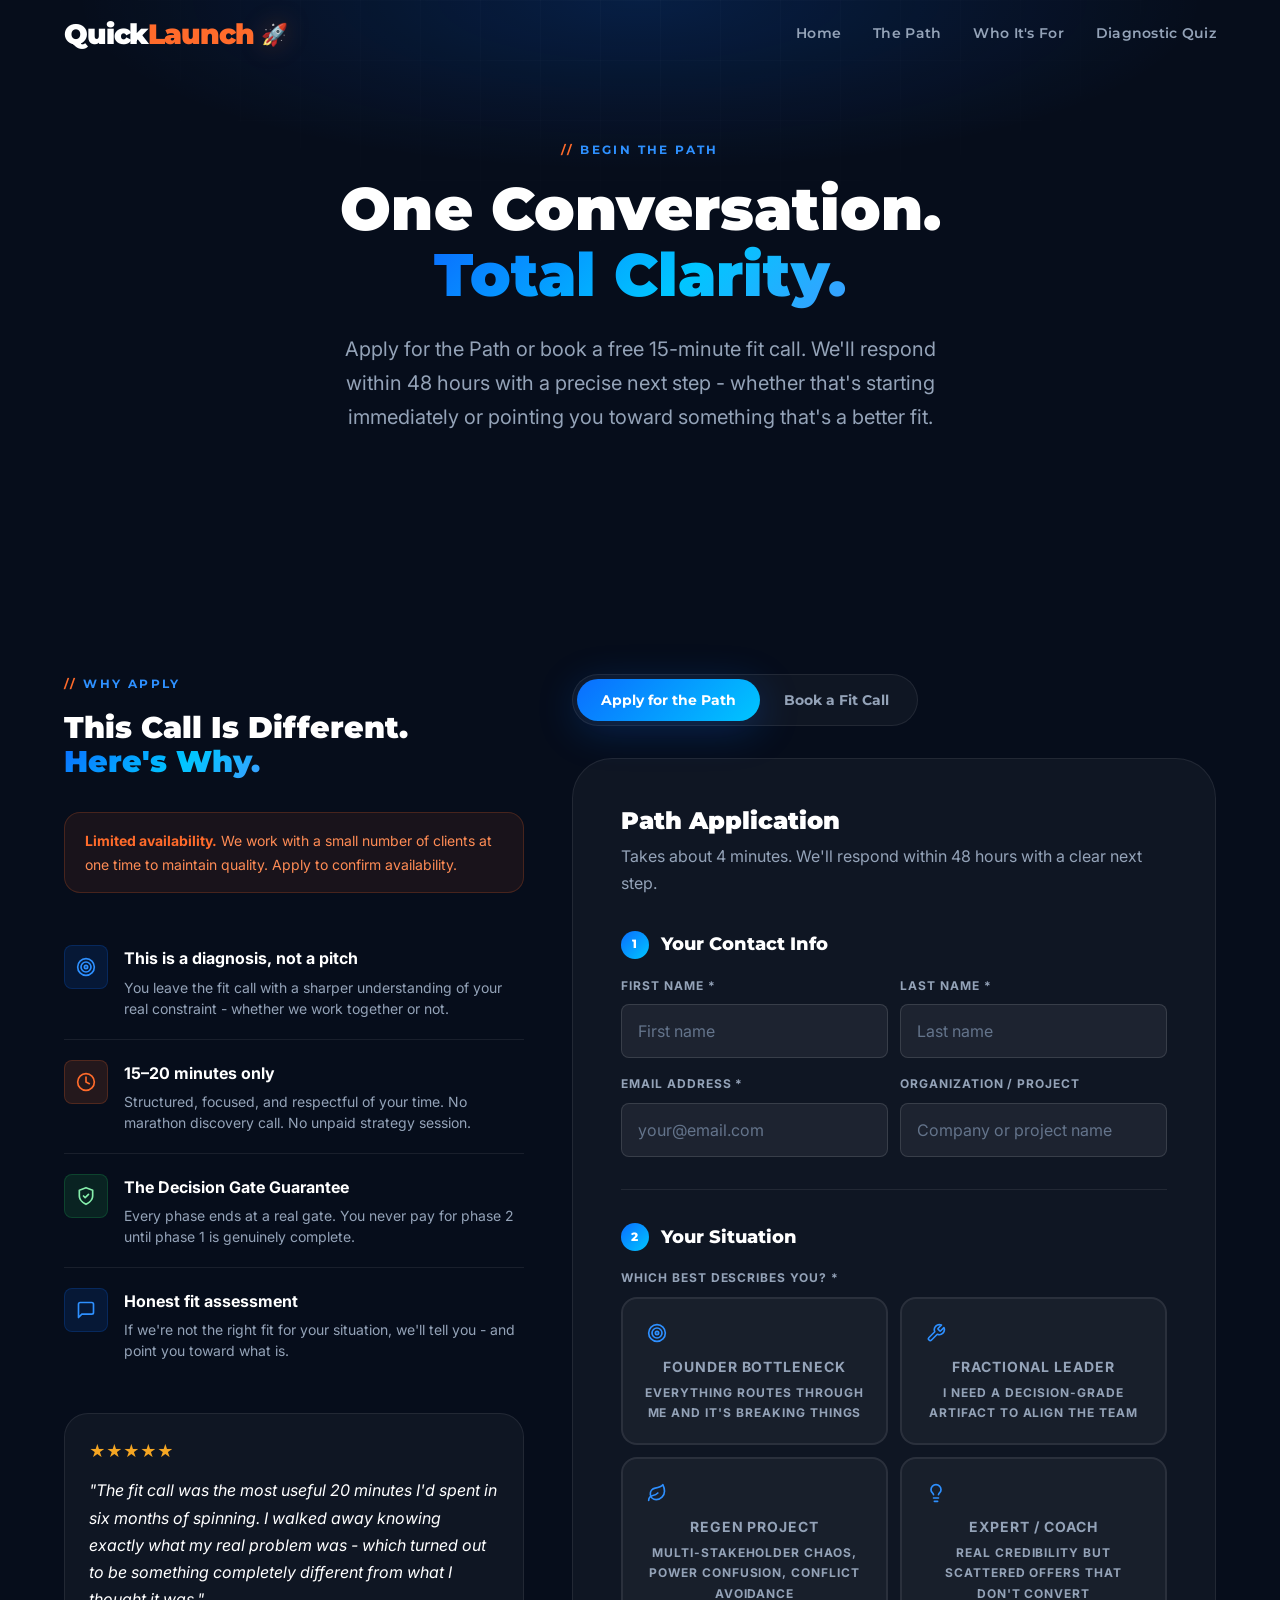
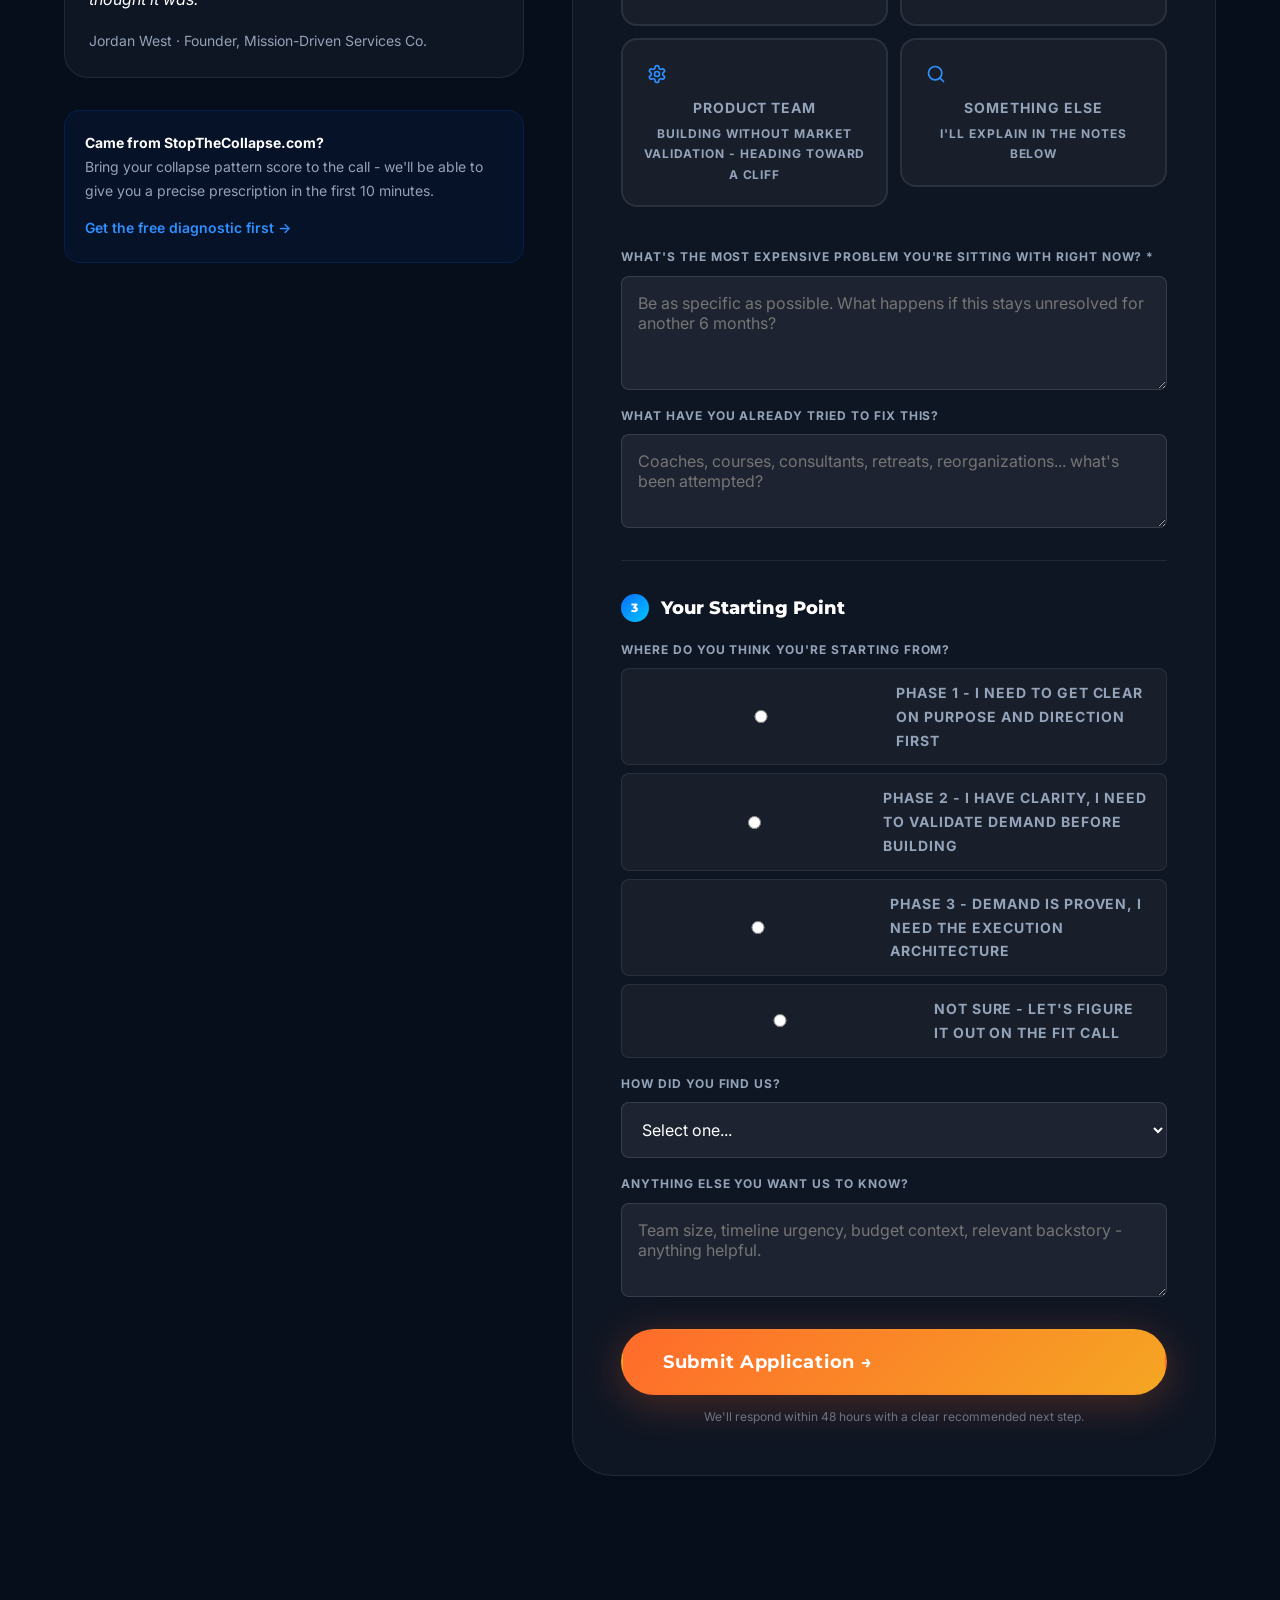
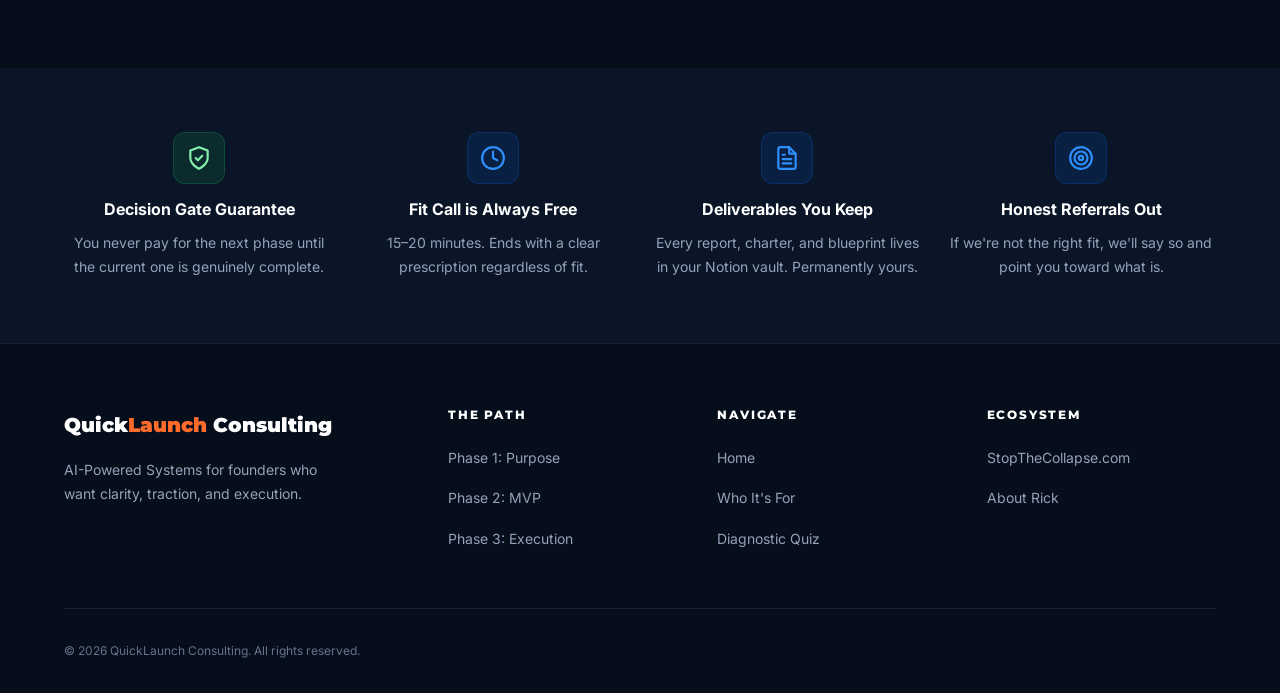
==== commit 1b818259: "Clarify diagnostic quiz vs access CTA labeling" ====
--- a/apply.html
+++ b/apply.html
@@ -15,13 +15,13 @@
   <meta property="og:url" content="https://quicklaunchconsulting.com/apply.html">
   <meta property="og:title" content="Book a Free Founder Strategy Call | QuickLaunch Consulting">
   <meta property="og:description" content="Apply for the Regenerative Systems Path or book a free 20-min strategy call. Startup consulting that starts with one honest conversation - no pressure, clear next steps.">
-  <meta property="og:image" content="https://quicklaunchconsulting.com/assets/images/og-image.jpg">
+  <meta property="og:image" content="https://agent5d-369.github.io/QuickLaunch/assets/images/quicklaunch-share-card.png">
   <meta property="og:image:alt" content="QuickLaunch Consulting - Book a Free Founder Strategy Call">
   <!-- Twitter / X Card -->
   <meta name="twitter:card" content="summary_large_image">
   <meta name="twitter:title" content="Book a Free Founder Strategy Call | QuickLaunch Consulting">
   <meta name="twitter:description" content="Apply for the Regenerative Systems Path or book a free 20-min strategy call. One conversation, no pressure, clear next steps.">
-  <meta name="twitter:image" content="https://quicklaunchconsulting.com/assets/images/og-image.jpg">
+  <meta name="twitter:image" content="https://agent5d-369.github.io/QuickLaunch/assets/images/quicklaunch-share-card.png">
   <!-- Schema -->
   <script type="application/ld+json">
   {
@@ -136,6 +136,29 @@
     }
     .tab-panel { display: none; }
     .tab-panel.active { display: block; }
+    .fit-call-intro-grid {
+      display: grid;
+      grid-template-columns: 1fr;
+      gap: var(--sp-3);
+      margin-bottom: var(--sp-8);
+    }
+    @media (min-width: 640px) { .fit-call-intro-grid { grid-template-columns: repeat(3, 1fr); } }
+    .fit-call-intro-card {
+      padding: var(--sp-4);
+      background: var(--glass);
+      border: 1px solid var(--border);
+      border-radius: var(--r-md);
+    }
+    .fit-call-intro-card strong {
+      display: block;
+      margin-bottom: var(--sp-1);
+      font-size: var(--text-sm);
+    }
+    .fit-call-intro-card p {
+      color: var(--muted);
+      font-size: var(--text-xs);
+      line-height: 1.6;
+    }
     .trust-sidebar-item {
       display: flex; gap: var(--sp-4); padding: var(--sp-5) 0;
       border-bottom: 1px solid var(--border);
@@ -176,14 +199,16 @@
 <nav id="nav" role="navigation" aria-label="Main navigation">
   <div class="nav-container">
     <a href="index.html" class="nav-logo" aria-label="QuickLaunch Home">
-      <img src="assets/images/quicklaunch-icon.png" alt="" class="nav-logo-mark" width="28" height="28">
-      <span class="nav-logo-text">Quick<span>Launch</span></span>
+      <span class="nav-logo-wordmark">
+        <span class="nav-logo-quick">Quick</span><span class="nav-logo-launch">Launch</span>
+      </span>
+      <span class="nav-logo-rocket" aria-hidden="true">🚀</span>
     </a>
     <div class="nav-links">
       <a href="index.html">Home</a>
       <a href="the-path.html">The Path</a>
       <a href="index.html#who">Who It's For</a>
-      <a href="diagnostic.html">Free Diagnostic</a>
+      <a href="diagnostic.html">Diagnostic Quiz</a>
     </div>
     <button class="nav-toggle" id="nav-toggle" aria-label="Toggle navigation" aria-expanded="false">
       <span></span><span></span><span></span>
@@ -193,7 +218,7 @@
 <div id="mobile-menu">
   <a href="index.html">Home</a>
   <a href="the-path.html">The Path</a>
-  <a href="diagnostic.html">Free Diagnostic</a>
+  <a href="diagnostic.html">Diagnostic Quiz</a>
   <a href="apply.html" class="btn btn-primary btn-lg">Apply Now</a>
 </div>
 
@@ -297,7 +322,7 @@
           </button>
           <button class="tab-btn" role="tab" aria-selected="false"
                   aria-controls="tab-fit" id="tab-fit-btn"
-                  onclick="switchTab('fit')" id="fit-call">
+                  onclick="switchTab('fit')">
             Book a Fit Call
           </button>
         </div>
@@ -479,70 +504,100 @@
 
         <!-- TAB: Fit Call -->
         <div id="tab-fit" class="tab-panel" role="tabpanel" aria-labelledby="tab-fit-btn">
-          <div class="apply-form-card" style="text-align:center">
+          <div class="apply-form-card" id="fit-call">
             <div style="width:72px;height:72px;margin:0 auto var(--sp-4);display:flex;align-items:center;justify-content:center;background:rgba(10,110,255,0.12);border:1px solid rgba(10,110,255,0.2);border-radius:16px;color:var(--blue-2)"><svg width="36" height="36" viewBox="0 0 24 24" fill="none" stroke="currentColor" stroke-width="1.75" stroke-linecap="round" stroke-linejoin="round"><rect x="3" y="4" width="18" height="18" rx="2" ry="2"/><line x1="16" y1="2" x2="16" y2="6"/><line x1="8" y1="2" x2="8" y2="6"/><line x1="3" y1="10" x2="21" y2="10"/></svg></div>
-            <h3 style="font-size:var(--text-3xl);font-weight:900;margin-bottom:var(--sp-3)">
-              Book Your Free Fit Call
+            <h3 style="font-size:var(--text-3xl);font-weight:900;margin-bottom:var(--sp-3);text-align:center">
+              Request Your Free Fit Call
             </h3>
-            <p style="color:var(--muted);font-size:var(--text-lg);max-width:520px;margin:0 auto var(--sp-8);line-height:1.75">
-              Pick a time directly in Rick's calendar. 15–20 minutes. Structured diagnostic.
-              Clear prescription - whether that includes QuickLaunch or not.
+            <p style="color:var(--muted);font-size:var(--text-lg);max-width:560px;margin:0 auto var(--sp-8);line-height:1.75;text-align:center">
+              Tell us a little about the situation first. That makes the conversation sharper,
+              and we can reply with the right next step or direct scheduling link.
             </p>
 
-            <!-- What happens -->
-            <div style="display:grid;grid-template-columns:1fr;gap:var(--sp-3);margin-bottom:var(--sp-8);text-align:left;max-width:480px;margin-left:auto;margin-right:auto">
-              <div style="display:flex;gap:var(--sp-4);align-items:flex-start;padding:var(--sp-4);background:var(--glass);border:1px solid var(--border);border-radius:var(--r-md)">
-                <div style="width:32px;height:32px;border-radius:50%;background:var(--grad-blue);display:flex;align-items:center;justify-content:center;font-size:var(--text-sm);font-weight:800;flex-shrink:0">1</div>
-                <div>
-                  <strong style="display:block;margin-bottom:var(--sp-1)">You describe your situation</strong>
-                  <span style="color:var(--muted);font-size:var(--text-sm)">What's actually happening - 5 minutes</span>
-                </div>
-              </div>
-              <div style="display:flex;gap:var(--sp-4);align-items:flex-start;padding:var(--sp-4);background:var(--glass);border:1px solid var(--border);border-radius:var(--r-md)">
-                <div style="width:32px;height:32px;border-radius:50%;background:var(--grad-blue);display:flex;align-items:center;justify-content:center;font-size:var(--text-sm);font-weight:800;flex-shrink:0">2</div>
-                <div>
-                  <strong style="display:block;margin-bottom:var(--sp-1)">We identify the real constraint</strong>
-                  <span style="color:var(--muted);font-size:var(--text-sm)">Underneath the noise - 8 minutes</span>
-                </div>
-              </div>
-              <div style="display:flex;gap:var(--sp-4);align-items:flex-start;padding:var(--sp-4);background:var(--glass);border:1px solid var(--border);border-radius:var(--r-md)">
-                <div style="width:32px;height:32px;border-radius:50%;background:var(--grad-blue);display:flex;align-items:center;justify-content:center;font-size:var(--text-sm);font-weight:800;flex-shrink:0">3</div>
-                <div>
-                  <strong style="display:block;margin-bottom:var(--sp-1)">We prescribe the right next step</strong>
-                  <span style="color:var(--muted);font-size:var(--text-sm)">One clear doorway - no pressure - 5 minutes</span>
-                </div>
-              </div>
-            </div>
-
-            <!-- Calendar CTA -->
-            <a href="https://calendar.app.google/FbiNU9KyUG1qWi4U7"
-               target="_blank" rel="noopener noreferrer"
-               class="btn btn-primary btn-xl"
-               style="display:inline-flex;width:100%;justify-content:center;max-width:420px;margin-bottom:var(--sp-4)">
-              <svg width="20" height="20" viewBox="0 0 24 24" fill="none" stroke="currentColor" stroke-width="2" stroke-linecap="round" stroke-linejoin="round" style="flex-shrink:0"><rect x="3" y="4" width="18" height="18" rx="2" ry="2"/><line x1="16" y1="2" x2="16" y2="6"/><line x1="8" y1="2" x2="8" y2="6"/><line x1="3" y1="10" x2="21" y2="10"/></svg>
-              Choose Your Time →
-            </a>
-            <p style="font-size:var(--text-sm);color:var(--muted-2);margin-bottom:var(--sp-8)">
-              Opens Google Calendar · Free · No commitment
-            </p>
-
-            <!-- Prep tip -->
-            <div style="padding:var(--sp-5);background:rgba(10,110,255,0.06);border:1px solid rgba(10,110,255,0.15);border-radius:var(--r-md);text-align:left;max-width:480px;margin:0 auto">
+            <div class="fit-call-intro-grid">
+              <div class="fit-call-intro-card">
+                <strong>15–20 minutes</strong>
+                <p>Short, focused, and built to identify the real bottleneck fast.</p>
+              </div>
+              <div class="fit-call-intro-card">
+                <strong>Diagnosis first</strong>
+                <p>You leave clearer on the problem even if we never work together.</p>
+              </div>
+              <div class="fit-call-intro-card">
+                <strong>Clear next step</strong>
+                <p>Fit call, Path recommendation, or honest referral out.</p>
+              </div>
+            </div>
+
+            <form id="fit-call-form" action="https://formspree.io/f/xpqoeyjg" method="POST"
+                  aria-label="Fit call request form">
+              <input type="hidden" name="_subject" value="New Fit Call Request - QuickLaunch">
+              <input type="hidden" name="inquiry_type" value="Fit Call Request">
+              <input type="text" name="_gotcha" style="display:none">
+
+              <div class="form-row">
+                <div class="form-field">
+                  <label for="fit-fname">First Name *</label>
+                  <input type="text" id="fit-fname" name="first_name" required autocomplete="given-name" placeholder="First name">
+                </div>
+                <div class="form-field">
+                  <label for="fit-email">Email Address *</label>
+                  <input type="email" id="fit-email" name="email" required autocomplete="email" placeholder="your@email.com">
+                </div>
+              </div>
+              <div class="form-row">
+                <div class="form-field">
+                  <label for="fit-org">Organization / Project</label>
+                  <input type="text" id="fit-org" name="organization" placeholder="Company or project name" autocomplete="organization">
+                </div>
+                <div class="form-field">
+                  <label for="fit-urgency">How urgent is this?</label>
+                  <select id="fit-urgency" name="urgency" style="background:rgba(255,255,255,0.06);border:1px solid var(--border-2);border-radius:var(--r-sm);padding:var(--sp-4);color:var(--white);font-size:var(--text-base);width:100%">
+                    <option value="" style="background:var(--navy-2)">Select one...</option>
+                    <option value="Urgent - active issue now" style="background:var(--navy-2)">Urgent - active issue now</option>
+                    <option value="Soon - within 30 days" style="background:var(--navy-2)">Soon - within 30 days</option>
+                    <option value="Exploring - gathering clarity" style="background:var(--navy-2)">Exploring - gathering clarity</option>
+                  </select>
+                </div>
+              </div>
+              <div class="form-field" style="margin-bottom:var(--sp-4)">
+                <label for="fit-problem">What's the core problem you want help diagnosing? *</label>
+                <textarea id="fit-problem" name="primary_pain" rows="4" required
+                  placeholder="One short paragraph is perfect. What feels stuck, costly, or unstable right now?"></textarea>
+              </div>
+              <div class="form-field" style="margin-bottom:var(--sp-8)">
+                <label for="fit-context">Anything useful before we reply?</label>
+                <textarea id="fit-context" name="notes" rows="3"
+                  placeholder="Team size, stage, collapse pattern score, timeline, or anything else that helps."></textarea>
+              </div>
+
+              <button type="submit" class="btn btn-primary btn-xl" style="width:100%">
+                Request My Fit Call →
+              </button>
+              <p class="form-disclaimer">We’ll respond within 48 hours with the next step or calendar link.</p>
+            </form>
+            <div id="fit-call-success" class="form-success">
+              <strong style="display:block;font-size:var(--text-xl);margin-bottom:var(--sp-3)">✓ Fit call request received.</strong>
+              We’ll reply within 48 hours. If you want to move faster, you can also grab a time directly here:
+              <a href="https://calendar.app.google/FbiNU9KyUG1qWi4U7" target="_blank" rel="noopener noreferrer" style="color:var(--blue-2)">open Rick’s calendar</a>.
+            </div>
+
+            <div style="margin-top:var(--sp-8);padding:var(--sp-5);background:rgba(10,110,255,0.06);border:1px solid rgba(10,110,255,0.15);border-radius:var(--r-md);text-align:left">
               <strong style="display:block;margin-bottom:var(--sp-2);font-size:var(--text-sm)">
-                Come prepared in 2 minutes:
+                Best prep for the call:
               </strong>
               <ul style="list-style:none;display:flex;flex-direction:column;gap:var(--sp-2)">
                 <li style="display:flex;gap:var(--sp-3);font-size:var(--text-sm);color:var(--muted)">
                   <span style="color:var(--blue-2);flex-shrink:0">→</span>
-                  One sentence: what's the most expensive unsolved problem right now?
+                  Bring one sentence about the most expensive unsolved problem
                 </li>
                 <li style="display:flex;gap:var(--sp-3);font-size:var(--text-sm);color:var(--muted)">
                   <span style="color:var(--blue-2);flex-shrink:0">→</span>
-                  If you came from StopTheCollapse.com - bring your collapse pattern score
+                  If you took the diagnostic, bring your score and active patterns
                 </li>
                 <li style="display:flex;gap:var(--sp-3);font-size:var(--text-sm);color:var(--muted)">
                   <span style="color:var(--blue-2);flex-shrink:0">→</span>
-                  That's it. Rick will handle the rest.
+                  Expect a diagnosis and next-step recommendation, not a long sales call
                 </li>
               </ul>
             </div>
@@ -599,7 +654,7 @@
         <h4>Navigate</h4>
         <a href="index.html">Home</a>
         <a href="index.html#who">Who It's For</a>
-        <a href="diagnostic.html">Free Diagnostic</a>
+        <a href="diagnostic.html">Diagnostic Quiz</a>
       </div>
       <div class="footer-col">
         <h4>Ecosystem</h4>
--- a/assets/css/style.css
+++ b/assets/css/style.css
@@ -250,21 +250,29 @@
 .nav-logo {
   display: inline-flex;
   align-items: center;
-  gap: 0.72rem;
-}
-.nav-logo img { height: 44px; width: auto; }
-.nav-logo-mark {
-  width: 28px;
-  height: 28px;
-  object-fit: contain;
-  filter: drop-shadow(0 4px 10px rgba(10,110,255,0.28));
+  gap: 0.45rem;
   flex-shrink: 0;
 }
-.nav-logo-text {
-  font-family: var(--font-h); font-size: var(--text-xl); font-weight: 900;
-  color: var(--white); letter-spacing: -0.02em;
-}
-.nav-logo-text span { color: var(--orange); }
+.nav-logo-wordmark {
+  display: inline-flex;
+  align-items: baseline;
+  white-space: nowrap;
+  font-family: var(--font-h);
+  font-size: clamp(1.3rem, 2.2vw, 1.8rem);
+  font-weight: 900;
+  line-height: 1;
+  letter-spacing: -0.04em;
+}
+.nav-logo-quick {
+  color: var(--white);
+}
+.nav-logo-launch {
+  color: var(--orange);
+}
+.nav-logo-rocket {
+  font-size: clamp(1rem, 1.9vw, 1.35rem);
+  filter: drop-shadow(0 0 12px rgba(255,107,43,0.28));
+}
 .nav-links {
   display: none; align-items: center; gap: var(--sp-8);
 }
@@ -363,46 +371,46 @@
   gap: var(--sp-10); align-items: center;
 }
 @media (min-width: 1024px) {
-  .hero-inner { grid-template-columns: minmax(0, 500px) minmax(400px, 500px); gap: var(--sp-12); }
+  .hero-inner {
+    grid-template-columns: minmax(0, 1.05fr) minmax(340px, 420px);
+    gap: var(--sp-16);
+    align-items: center;
+  }
   }
 @media (min-width: 1024px) {
   .hero {
-    min-height: calc(100svh - 12px);
-    padding: 92px 0 var(--sp-8);
+    min-height: calc(100svh - 18px);
+    padding: 96px 0 var(--sp-10);
   }
   .hero-content {
     position: relative;
     z-index: 2;
-    max-width: 500px;
+    max-width: 560px;
   }
   .hero-h1 {
-    font-size: clamp(2.9rem, 4.25vw, 4.2rem);
+    font-size: clamp(3rem, 4.35vw, 4.6rem);
     line-height: 0.92;
-    margin-bottom: var(--sp-3);
-    max-width: 8.5ch;
+    margin-bottom: var(--sp-4);
+    max-width: 9.6ch;
   }
   .hero-line {
     display: block;
     white-space: nowrap;
   }
   .hero-body {
-    font-size: 0.98rem;
-    margin-bottom: var(--sp-3);
-    line-height: 1.42;
-    max-width: 31rem;
-  }
-  .hero-ctas {
+    font-size: 1.02rem;
+    margin-bottom: var(--sp-4);
+    line-height: 1.55;
+    max-width: 34rem;
+  }
+  .hero-proofline {
+    margin-bottom: var(--sp-4);
+    font-size: 0.82rem;
+  }
+  .hero-stats {
+    padding-top: var(--sp-4);
     gap: var(--sp-3);
-    margin-bottom: var(--sp-3);
-  }
-  .hero-proofline {
-    margin-bottom: var(--sp-3);
-    font-size: 0.78rem;
-  }
-  .hero-stats {
-    padding-top: var(--sp-3);
-    gap: var(--sp-3);
-    max-width: 31rem;
+    max-width: 34rem;
   }
   .hero-stat strong {
     font-size: 1.55rem;
@@ -410,51 +418,34 @@
   .hero-meta {
     display: none;
   }
-  .hero-visual {
-    width: min(100%, 460px);
-    align-self: start;
+  .hero-offer {
+    width: 100%;
+    max-width: 420px;
     justify-self: end;
     position: relative;
     z-index: 1;
-    margin-top: 3.5rem;
-  }
-  .hero-visual-caption strong {
-    font-size: 1.15rem;
   }
 }
 
 @media (min-width: 1024px) and (max-height: 860px) {
   .hero {
-    padding-top: 84px;
-    padding-bottom: var(--sp-4);
+    padding-top: 86px;
+    padding-bottom: var(--sp-6);
   }
   .hero-h1 {
-    font-size: clamp(2.45rem, 3.9vw, 3.7rem);
-    margin-bottom: var(--sp-2);
+    font-size: clamp(2.55rem, 3.7vw, 3.7rem);
+    margin-bottom: var(--sp-3);
   }
   .hero-body {
-    font-size: 0.84rem;
-    line-height: 1.34;
-    margin-bottom: 0.65rem;
-  }
-  .hero-proofline,
-  .hero-meta {
-    display: none;
-  }
-  .hero-ctas {
-    gap: var(--sp-2);
-    margin-bottom: 0;
-  }
-  .hero-ctas .btn {
-    padding: 0.8rem 1.2rem;
     font-size: 0.92rem;
+    line-height: 1.45;
+    margin-bottom: var(--sp-3);
   }
   .hero-stats {
     display: grid;
     grid-template-columns: repeat(3, minmax(0, 1fr));
     gap: 0.5rem;
-    padding-top: 0.55rem;
-    border-top: 0;
+    padding-top: 0.7rem;
   }
   .hero-stat strong {
     font-size: 1.15rem;
@@ -463,19 +454,11 @@
     font-size: 0.62rem;
     line-height: 1.2;
   }
-  .hero-visual {
-    width: min(100%, 380px);
-    justify-self: end;
-    margin-top: 2.5rem;
-  }
-  .hero-visual-caption {
-    left: var(--sp-4);
-    right: var(--sp-4);
-    bottom: var(--sp-4);
-    padding: var(--sp-3) var(--sp-4);
-  }
-  .hero-visual-caption strong {
-    font-size: 1rem;
+  .hero-proofline {
+    margin-bottom: var(--sp-3);
+  }
+  .hero-offer {
+    max-width: 385px;
   }
 }
 
@@ -510,22 +493,6 @@
   line-height: 1.6;
 }
 
-.hero-ctas {
-  display: grid; grid-template-columns: 1fr; gap: var(--sp-3);
-  margin-bottom: var(--sp-5);
-}
-.hero-ctas .btn {
-  width: 100%;
-  justify-content: center;
-}
-@media (min-width: 640px) {
-  .hero-ctas {
-    grid-template-columns: repeat(2, minmax(0, max-content));
-    align-items: center;
-  }
-  .hero-ctas .btn { width: auto; }
-}
-
 .hero-proofline {
   font-size: var(--text-sm);
   color: var(--off-white);
@@ -534,8 +501,18 @@
   max-width: 34rem;
 }
 
-.hero-meta {
+.hero-secondary-link {
   max-width: 34rem;
+  margin-top: var(--sp-4);
+  font-size: var(--text-sm);
+  color: var(--muted-2);
+}
+.hero-secondary-link a {
+  color: var(--white);
+  font-weight: 700;
+  text-decoration: underline;
+  text-decoration-color: rgba(255,255,255,0.22);
+  text-underline-offset: 0.18em;
 }
 
 .hero-stats {
@@ -561,68 +538,81 @@
 }
 
 /* Hero Visual */
-.hero-visual {
+.hero-offer {
   position: relative;
-  width: min(100%, 620px);
+  width: min(100%, 420px);
   justify-self: center;
 }
-.hero-visual-frame {
+.hero-offer-card {
   position: relative;
-  aspect-ratio: 1 / 1;
-  border-radius: 32px;
-  overflow: hidden;
+  padding: var(--sp-8);
+  border-radius: 28px;
   background:
-    radial-gradient(circle at 18% 20%, rgba(255,255,255,0.14) 0%, transparent 22%),
-    linear-gradient(145deg, rgba(255,255,255,0.08), rgba(255,255,255,0.02)),
-    linear-gradient(180deg, rgba(10,22,40,0.88), rgba(6,13,27,0.96));
+    radial-gradient(circle at 20% 0%, rgba(10,110,255,0.22) 0%, transparent 36%),
+    linear-gradient(160deg, rgba(255,255,255,0.08), rgba(255,255,255,0.03)),
+    linear-gradient(180deg, rgba(10,22,40,0.9), rgba(6,13,27,0.98));
   border: 1px solid rgba(255,255,255,0.1);
   box-shadow: var(--shadow-lg), var(--shadow-glow);
 }
-.hero-visual-frame::before {
+.hero-offer-card::before {
   content: "";
   position: absolute;
   inset: 0;
   background:
     linear-gradient(rgba(255,255,255,0.04) 1px, transparent 1px),
     linear-gradient(90deg, rgba(255,255,255,0.04) 1px, transparent 1px);
-  background-size: 56px 56px;
-  opacity: 0.4;
-  mask-image: linear-gradient(180deg, black 0%, rgba(0,0,0,0.25) 100%);
-}
-.hero-system-art {
-  position: absolute;
-  inset: 0;
-  width: 100%;
-  height: 100%;
-  object-fit: cover;
-}
-.hero-visual-caption {
-  position: absolute;
-  left: var(--sp-6);
-  right: var(--sp-6);
-  bottom: var(--sp-6);
-  padding: var(--sp-4) var(--sp-5);
-  background: rgba(6,13,27,0.72);
-  border: 1px solid rgba(255,255,255,0.12);
-  backdrop-filter: blur(18px);
-  border-radius: 20px;
-}
-.hero-visual-kicker {
-  display: block;
-  margin-bottom: var(--sp-2);
+  background-size: 52px 52px;
+  opacity: 0.28;
+  mask-image: linear-gradient(180deg, rgba(0,0,0,0.78) 0%, transparent 100%);
+  pointer-events: none;
+}
+.hero-offer-kicker {
+  display: inline-flex;
+  align-items: center;
+  margin-bottom: var(--sp-4);
+  padding: var(--sp-2) var(--sp-4);
+  border-radius: var(--r-pill);
+  background: rgba(255,107,43,0.12);
+  border: 1px solid rgba(255,107,43,0.22);
   font-family: var(--font-h);
   font-size: var(--text-xs);
-  font-weight: 700;
+  font-weight: 800;
   letter-spacing: 0.14em;
   text-transform: uppercase;
-  color: var(--blue-3);
-}
-.hero-visual-caption strong {
-  display: block;
-  max-width: 18ch;
+  color: var(--orange-2);
+}
+.hero-offer-title {
+  max-width: 12ch;
   font-family: var(--font-h);
-  font-size: var(--text-2xl);
+  font-size: clamp(1.9rem, 3vw, 2.4rem);
+  font-weight: 900;
   line-height: 1.15;
+  margin-bottom: var(--sp-3);
+}
+.hero-offer-body {
+  color: var(--muted);
+  font-size: var(--text-base);
+  line-height: 1.65;
+  margin-bottom: var(--sp-5);
+}
+.hero-offer-points {
+  display: flex;
+  flex-direction: column;
+  gap: var(--sp-2);
+  margin-bottom: var(--sp-5);
+}
+.hero-offer-points li {
+  display: flex;
+  align-items: center;
+  gap: var(--sp-3);
+  color: var(--off-white);
+  font-size: var(--text-sm);
+}
+.hero-offer-points li::before {
+  content: "•";
+  color: var(--blue-2);
+  font-size: 1.1rem;
+  font-weight: 900;
 }
 
 /* ── HERO ENTRY ANIMATIONS (CSS-driven, no JS dependency for ATF) ── */
@@ -1440,32 +1430,22 @@
     margin-bottom: var(--sp-4);
     font-size: var(--text-xs);
   }
+  .hero-secondary-link {
+    font-size: var(--text-xs);
+    margin-top: var(--sp-3);
+  }
   .hero-stats {
     gap: var(--sp-3);
     padding-top: var(--sp-3);
   }
   .hero-stat strong { font-size: 1.45rem; }
   .hero-stat span { font-size: 0.68rem; }
-  .hero-meta {
-    display: none;
-  }
-  .hero-visual {
+  .hero-offer {
     width: 100%;
-    max-width: 360px;
-  }
-  .hero-visual-caption {
-    left: var(--sp-4);
-    right: var(--sp-4);
-    bottom: var(--sp-4);
-    padding: var(--sp-3) var(--sp-4);
-  }
-  .hero-visual-caption strong {
-    font-size: 1rem;
-    max-width: none;
-  }
-  .hero-visual-kicker {
-    margin-bottom: var(--sp-1);
-    font-size: 0.62rem;
+    max-width: 420px;
+  }
+  .hero-offer-card {
+    padding: var(--sp-6);
   }
   .final-cta-h2 { font-size: var(--text-4xl); }
   .section-h2 { font-size: var(--text-4xl); }
@@ -1476,11 +1456,13 @@
     padding-top: 78px;
   }
   .nav-logo {
-    gap: 0.55rem;
-  }
-  .nav-logo-mark {
-    width: 24px;
-    height: 24px;
+    gap: 0.3rem;
+  }
+  .nav-logo-wordmark {
+    font-size: 1.25rem;
+  }
+  .nav-logo-rocket {
+    font-size: 0.95rem;
   }
   .hero-h1 {
     font-size: clamp(2rem, 8.4vw, 2.7rem);
@@ -1495,7 +1477,7 @@
     grid-template-columns: repeat(3, minmax(0, 1fr));
     gap: 0.55rem;
   }
-  .hero-visual {
-    max-width: 320px;
-  }
-}
+  .hero-offer-card {
+    padding: var(--sp-5);
+  }
+}
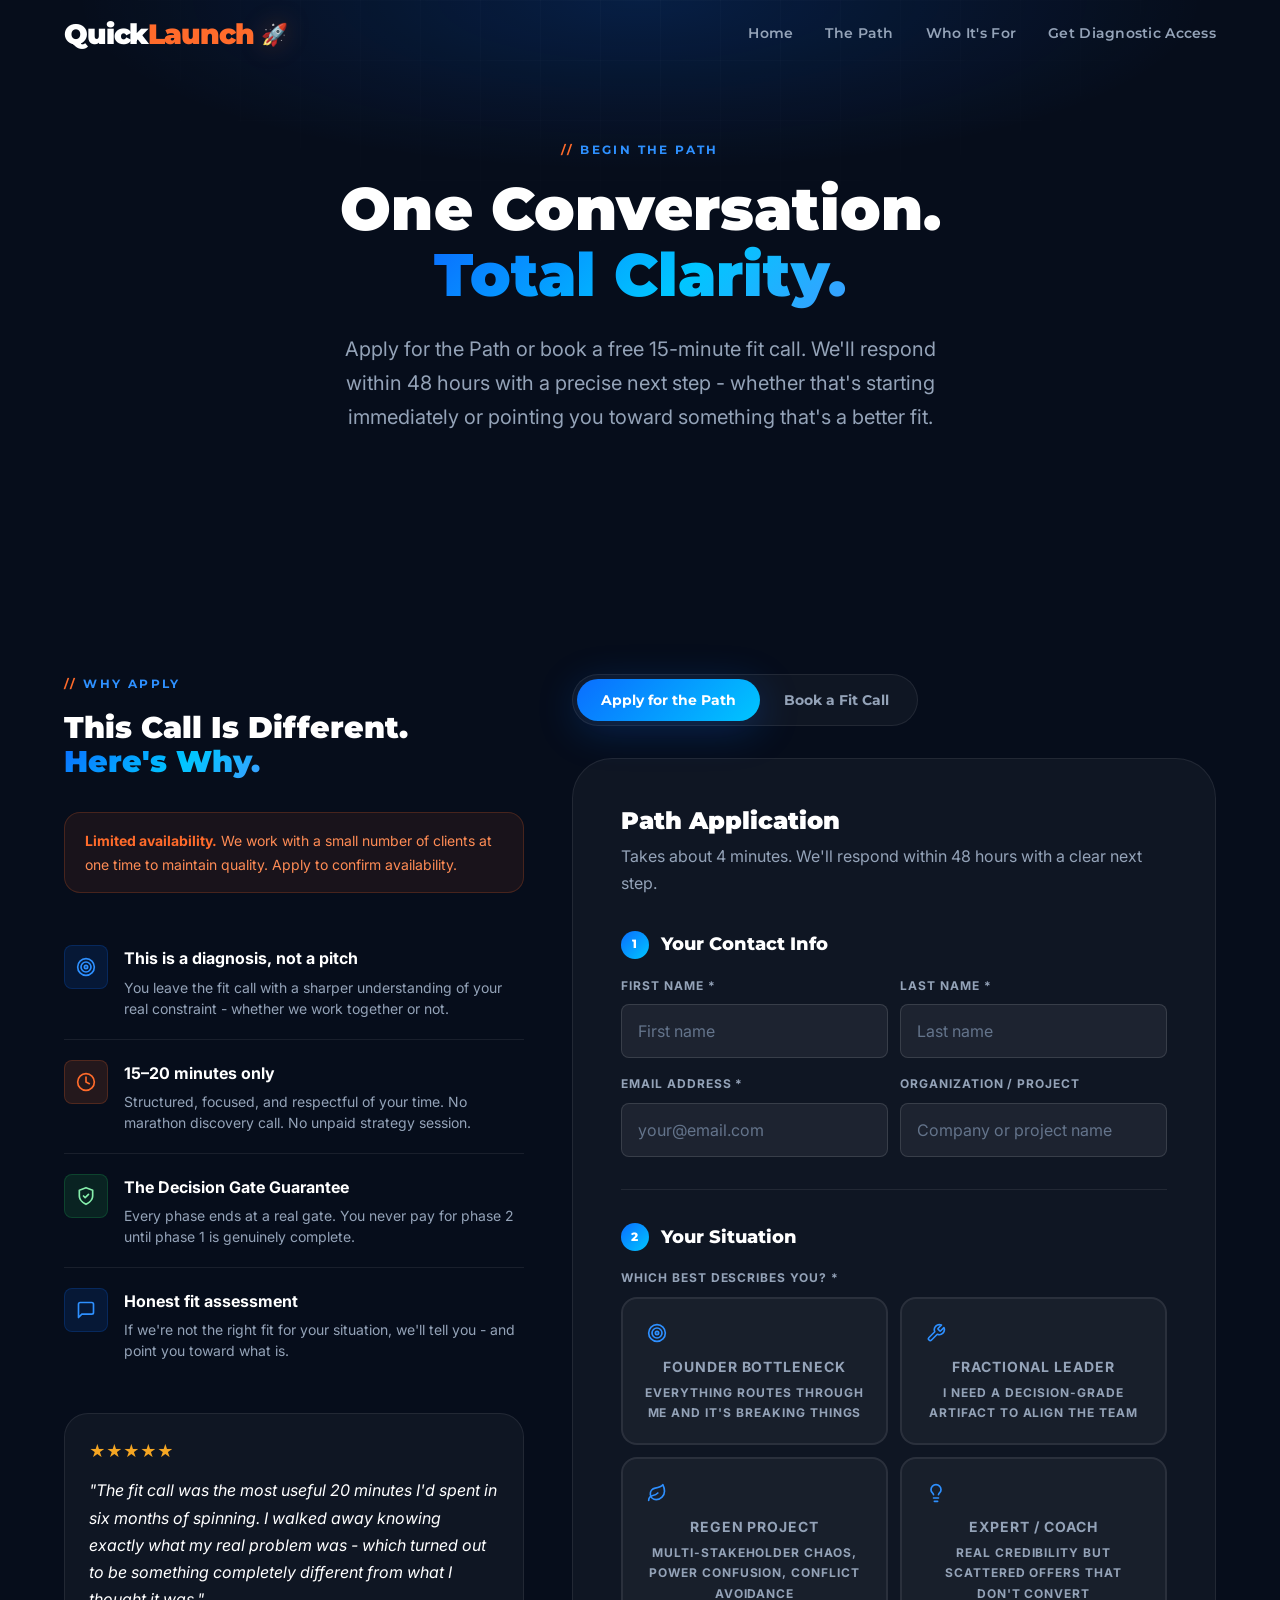
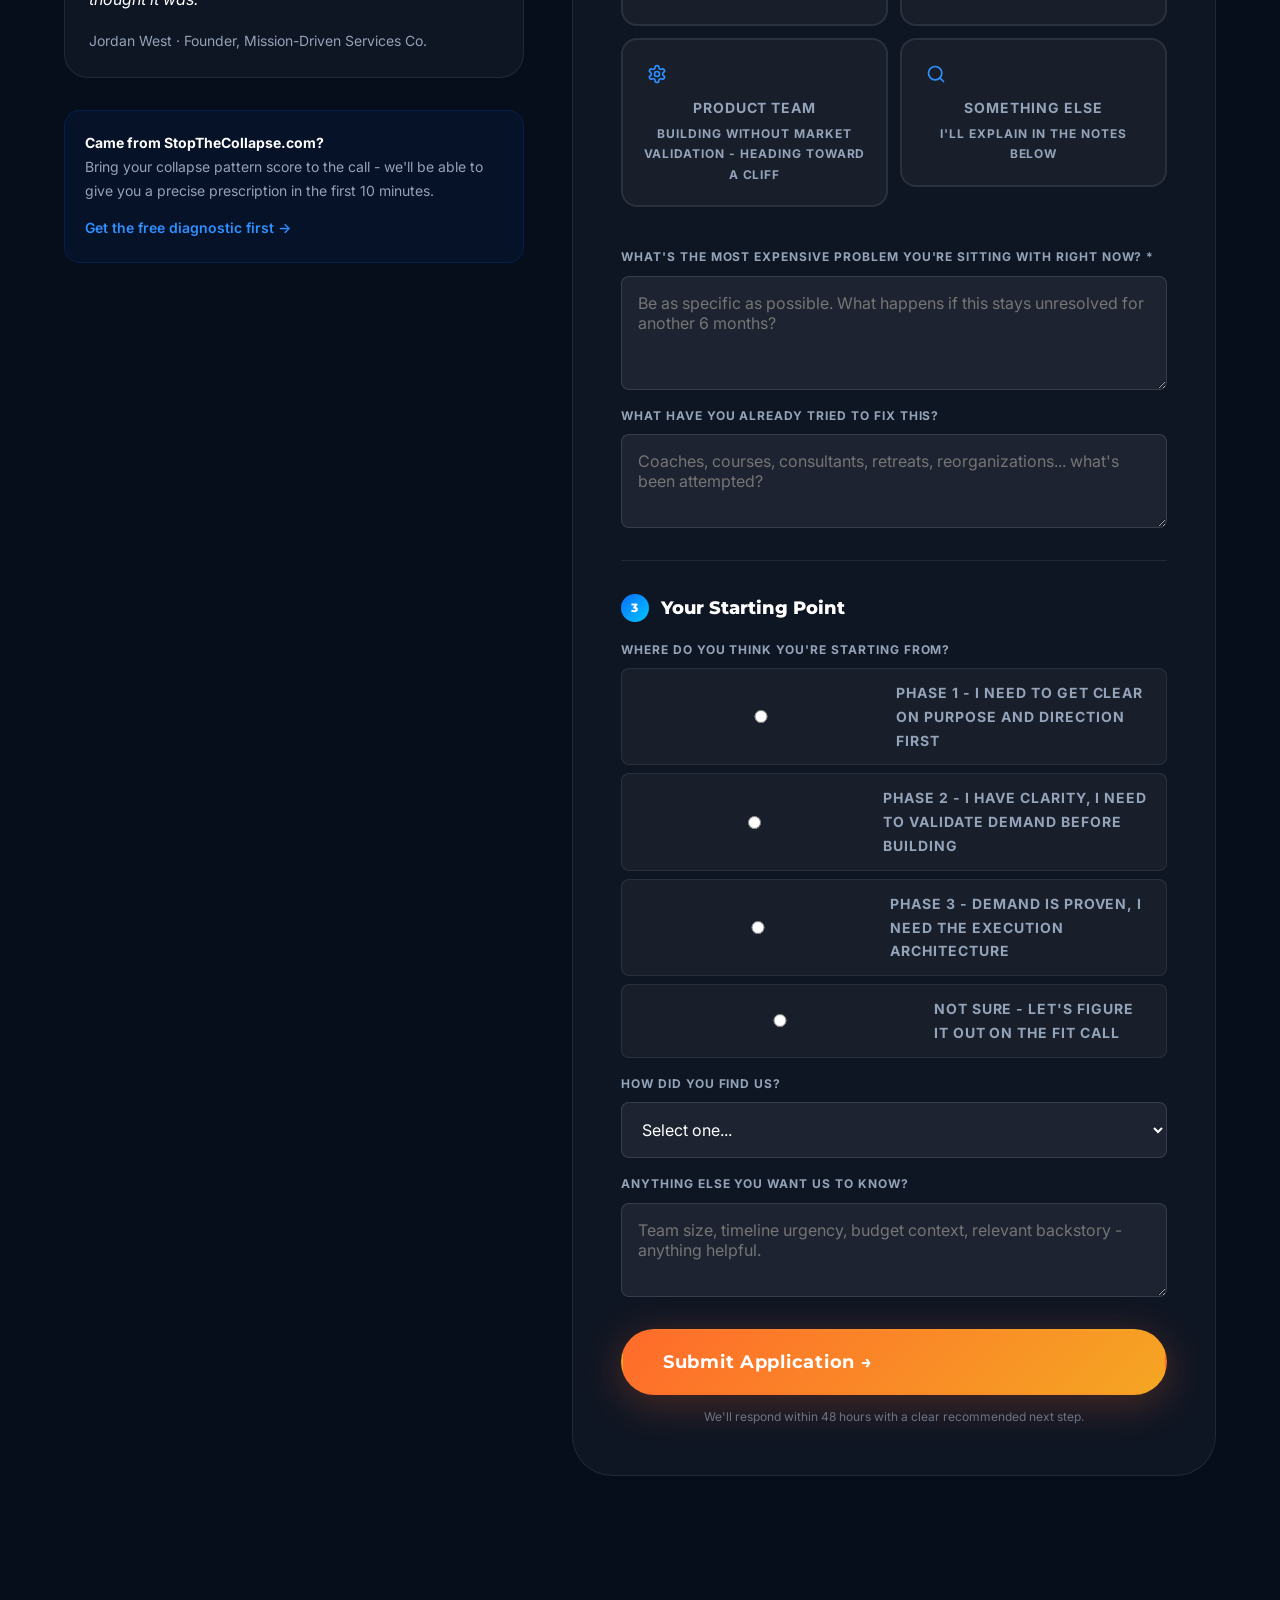
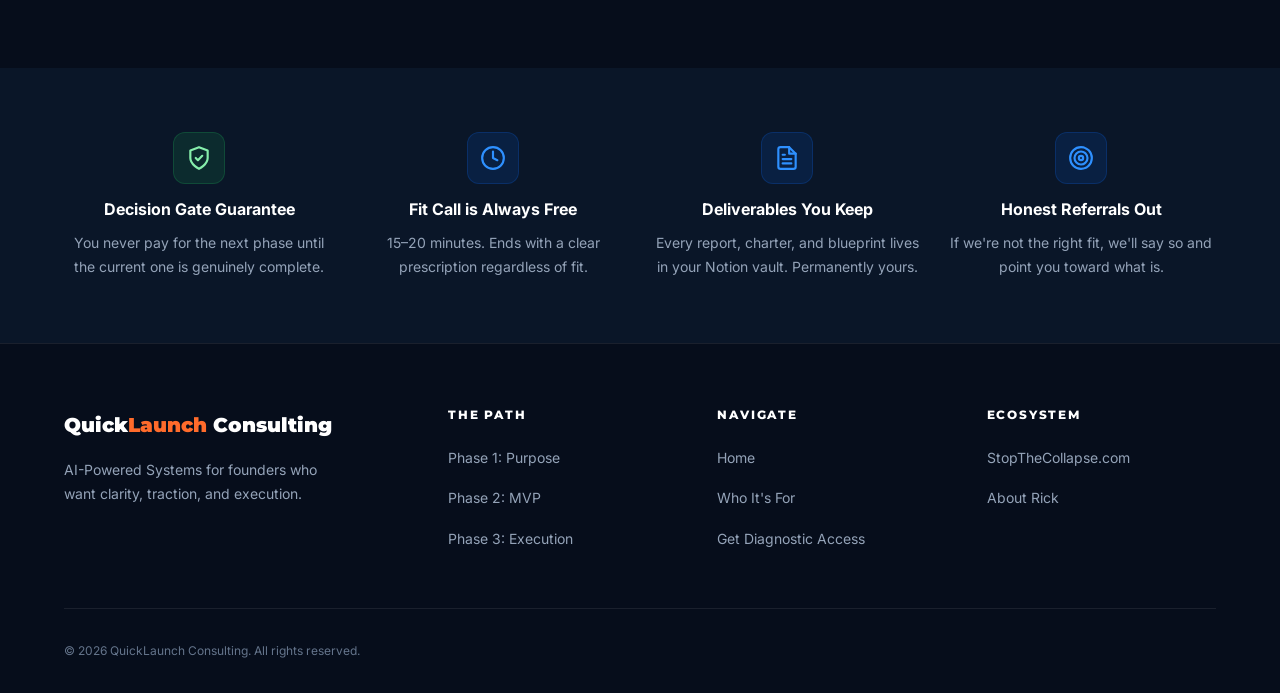
==== commit 5a0ec1d6: "Gate diagnostic access and replace section imagery" ====
--- a/apply.html
+++ b/apply.html
@@ -208,7 +208,7 @@
       <a href="index.html">Home</a>
       <a href="the-path.html">The Path</a>
       <a href="index.html#who">Who It's For</a>
-      <a href="diagnostic.html">Diagnostic Quiz</a>
+      <a href="index.html#diagnostic-access">Get Diagnostic Access</a>
     </div>
     <button class="nav-toggle" id="nav-toggle" aria-label="Toggle navigation" aria-expanded="false">
       <span></span><span></span><span></span>
@@ -218,7 +218,7 @@
 <div id="mobile-menu">
   <a href="index.html">Home</a>
   <a href="the-path.html">The Path</a>
-  <a href="diagnostic.html">Diagnostic Quiz</a>
+  <a href="index.html#diagnostic-access">Get Diagnostic Access</a>
   <a href="apply.html" class="btn btn-primary btn-lg">Apply Now</a>
 </div>
 
@@ -304,7 +304,7 @@
             Bring your collapse pattern score to the call - we'll be able to give you a precise
             prescription in the first 10 minutes.
           </p>
-          <a href="diagnostic.html" style="font-size:var(--text-sm);color:var(--blue-2);font-weight:600">
+          <a href="index.html#diagnostic-access" style="font-size:var(--text-sm);color:var(--blue-2);font-weight:600">
             Get the free diagnostic first →
           </a>
         </div>
@@ -496,7 +496,7 @@
               <strong style="display:block;font-size:var(--text-xl);margin-bottom:var(--sp-3)">✓ Application received.</strong>
               We'll review your situation and reach out within 48 hours with a clear next step.
               In the meantime, if you haven't already - get the free
-              <a href="diagnostic.html" style="color:var(--blue-2)">Collapse Diagnostic</a>
+            <a href="index.html#diagnostic-access" style="color:var(--blue-2)">Collapse Diagnostic</a>
               to sharpen your understanding of what's at stake.
             </div>
           </div>
@@ -654,7 +654,7 @@
         <h4>Navigate</h4>
         <a href="index.html">Home</a>
         <a href="index.html#who">Who It's For</a>
-        <a href="diagnostic.html">Diagnostic Quiz</a>
+        <a href="index.html#diagnostic-access">Get Diagnostic Access</a>
       </div>
       <div class="footer-col">
         <h4>Ecosystem</h4>
--- a/assets/css/style.css
+++ b/assets/css/style.css
@@ -407,6 +407,9 @@
     margin-bottom: var(--sp-4);
     font-size: 0.82rem;
   }
+  .hero-actions {
+    margin-bottom: var(--sp-4);
+  }
   .hero-stats {
     padding-top: var(--sp-4);
     gap: var(--sp-3);
@@ -457,8 +460,35 @@
   .hero-proofline {
     margin-bottom: var(--sp-3);
   }
+  .hero-actions {
+    gap: 0.65rem;
+    margin-bottom: var(--sp-3);
+  }
+  .hero-actions .btn {
+    padding: 0.85rem 1.2rem;
+    font-size: 0.88rem;
+  }
+  .hero-stats {
+    display: none;
+  }
+  .hero-secondary-link {
+    margin-top: 0;
+  }
   .hero-offer {
-    max-width: 385px;
+    max-width: 370px;
+  }
+  .hero-offer-card {
+    padding: var(--sp-6);
+  }
+  .hero-offer-title {
+    font-size: clamp(1.6rem, 2.5vw, 2rem);
+    max-width: 11ch;
+  }
+  .hero-offer-body,
+  .hero-offer-points li,
+  .form-disclaimer {
+    font-size: 0.84rem;
+    line-height: 1.5;
   }
 }
 
@@ -499,6 +529,13 @@
   opacity: 0.88;
   margin-bottom: var(--sp-6);
   max-width: 34rem;
+}
+
+.hero-actions {
+  display: flex;
+  flex-wrap: wrap;
+  gap: var(--sp-3);
+  margin-bottom: var(--sp-5);
 }
 
 .hero-secondary-link {
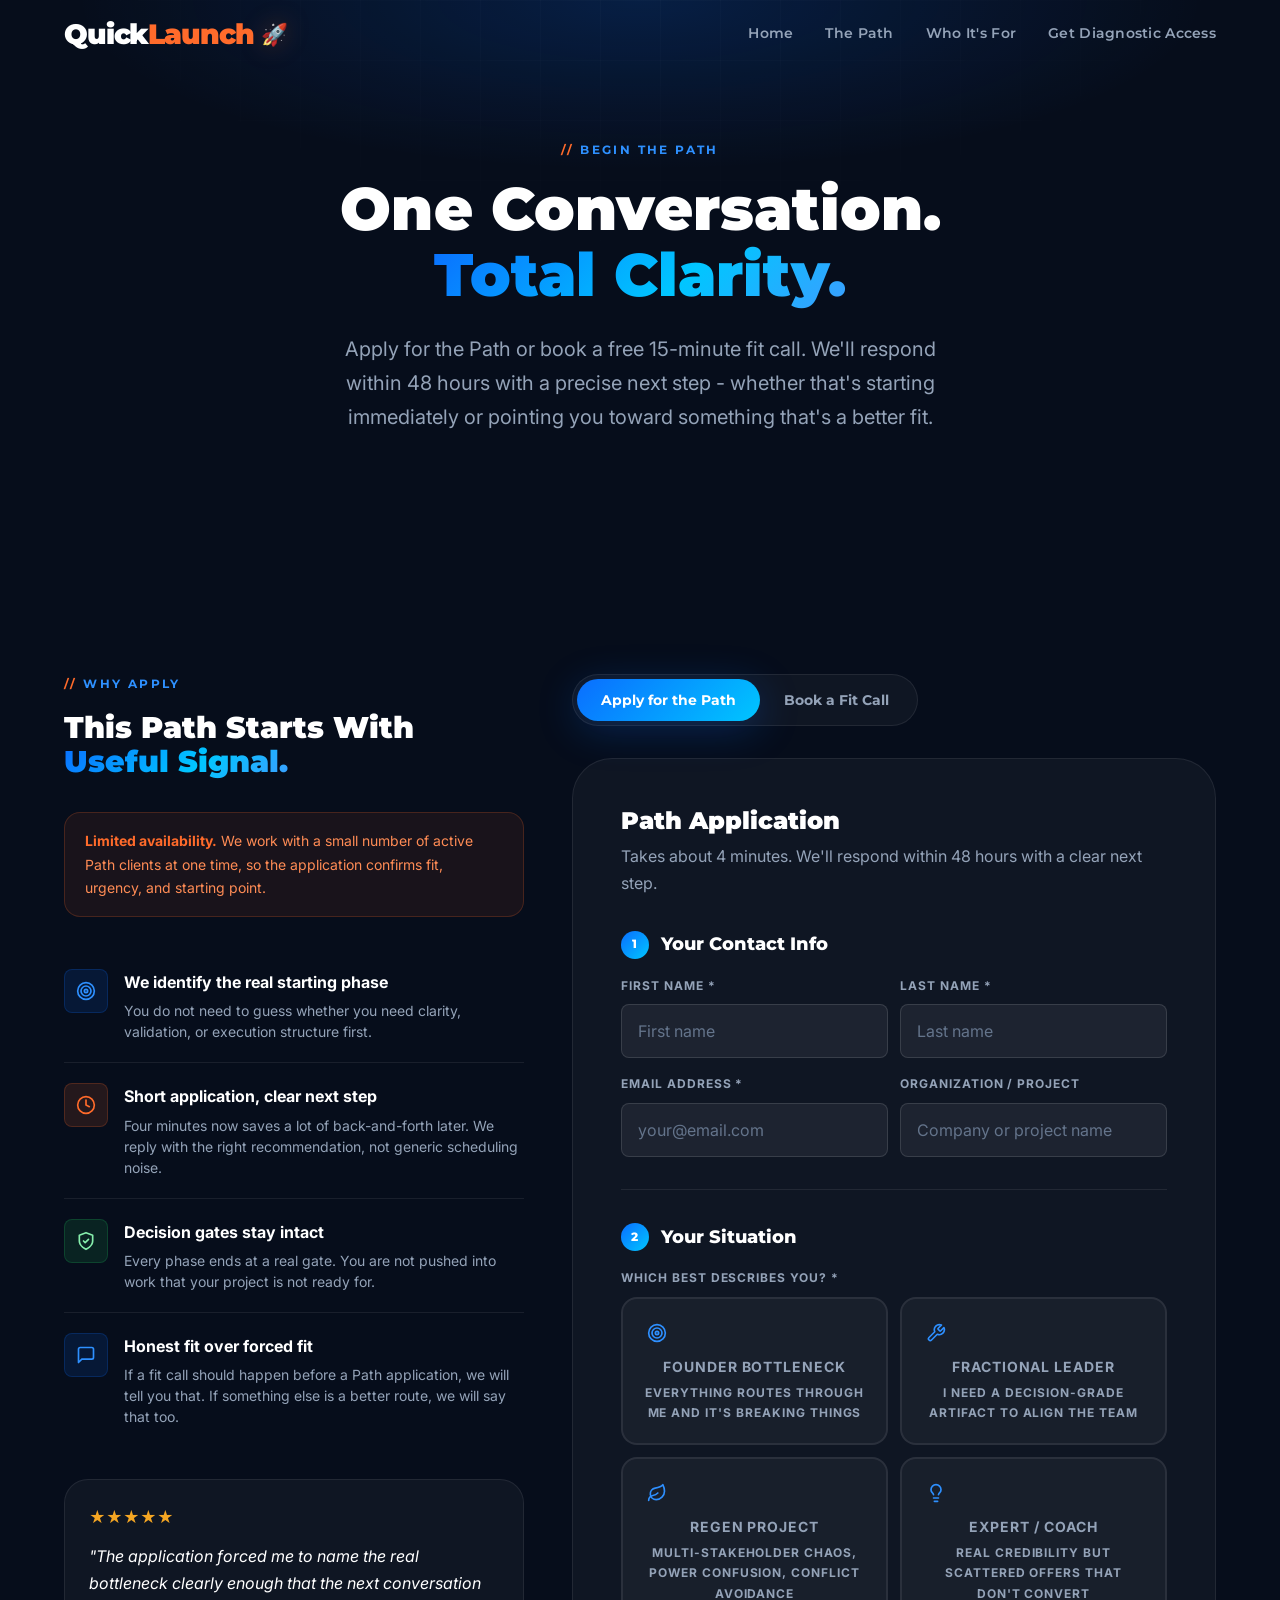
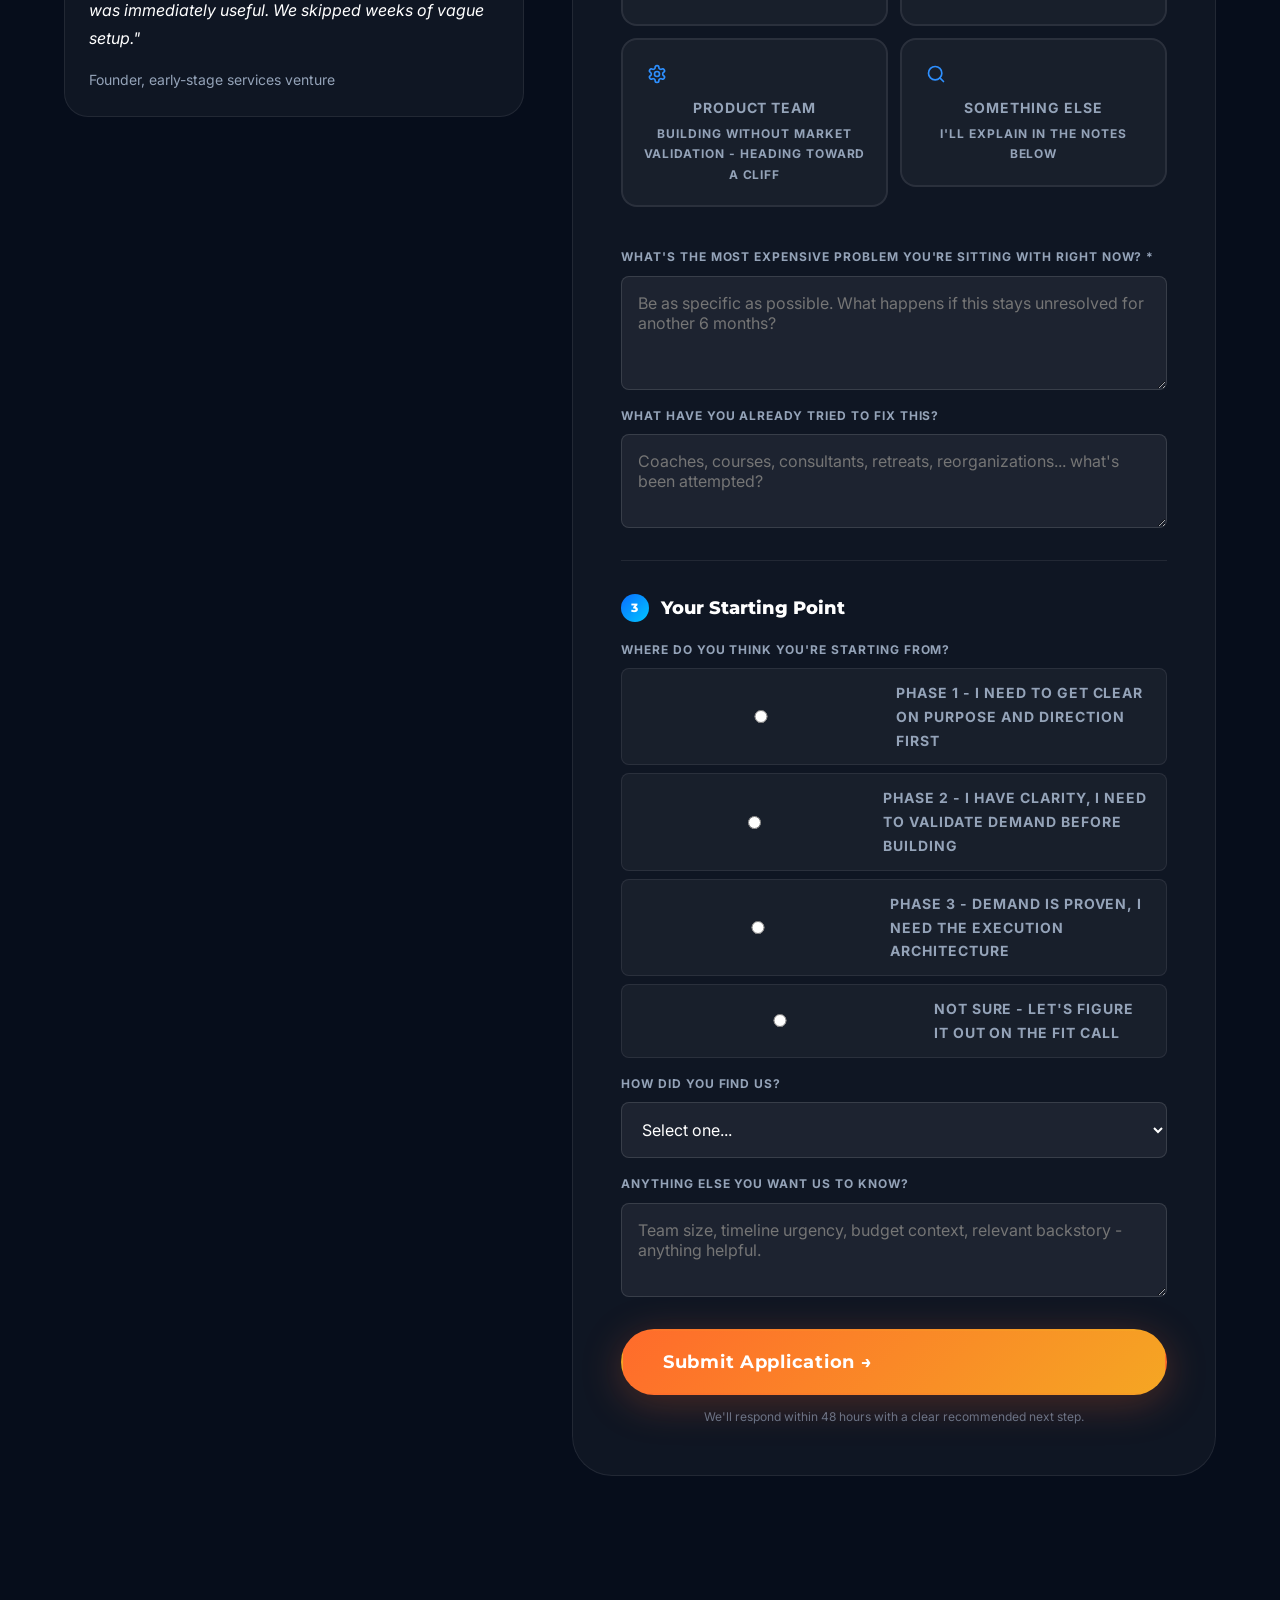
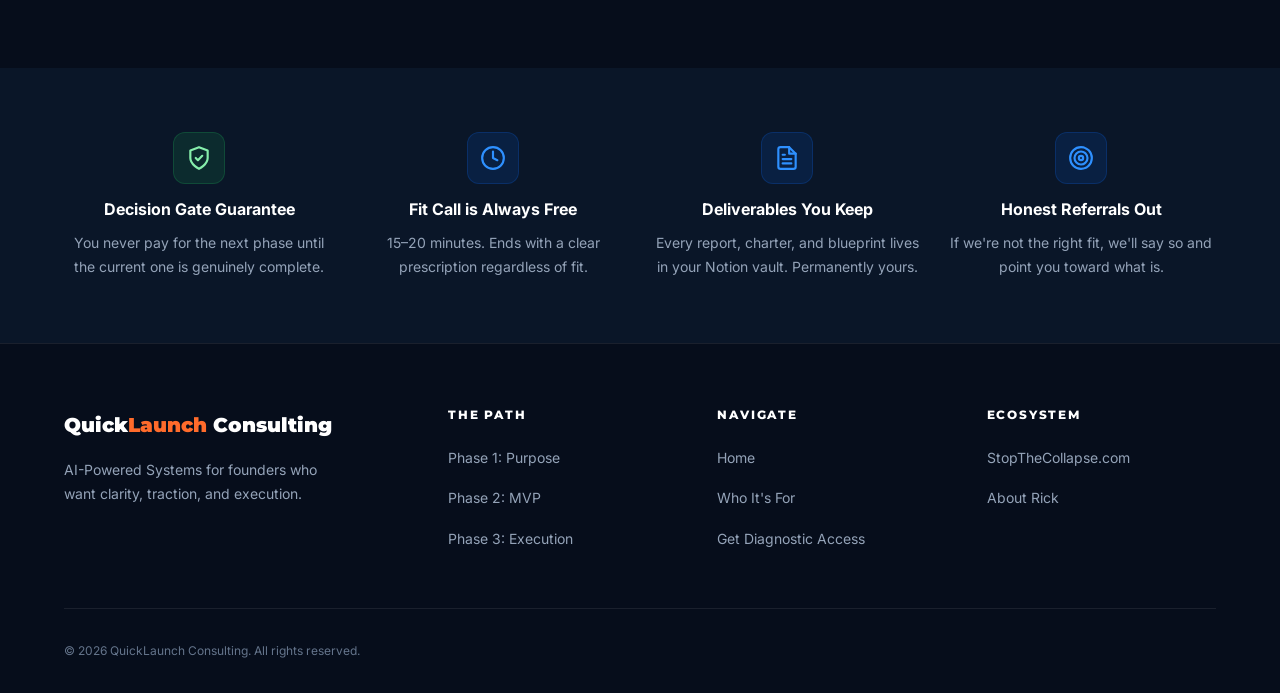
==== commit 0ccd28af: "Refine mobile UX across core pages" ====
--- a/apply.html
+++ b/apply.html
@@ -69,6 +69,11 @@
       background-size: 60px 60px;
       mask-image: radial-gradient(ellipse 80% 80% at 50% 0%, black 0%, transparent 70%);
     }
+    @media (max-width: 639px) {
+      .apply-page-hero {
+        padding: 112px 0 var(--sp-14);
+      }
+    }
     .apply-layout {
       display: grid; grid-template-columns: 1fr;
       gap: var(--sp-12); align-items: start;
@@ -77,7 +82,8 @@
     @media (min-width: 1024px) {
       .apply-layout { grid-template-columns: 1fr 1.4fr; }
     }
-    .apply-sidebar { position: sticky; top: 100px; }
+    .apply-sidebar { position: static; }
+    @media (min-width: 1024px) { .apply-sidebar { position: sticky; top: 100px; } }
     .apply-form-card {
       background: var(--glass);
       border: 1px solid var(--border);
@@ -134,8 +140,21 @@
       background: var(--grad-blue); color: var(--white);
       box-shadow: var(--shadow-blue);
     }
+    @media (max-width: 639px) {
+      .tab-switcher {
+        width: 100%;
+      }
+      .tab-btn {
+        flex: 1 1 0;
+        text-align: center;
+        padding-left: var(--sp-4);
+        padding-right: var(--sp-4);
+      }
+    }
     .tab-panel { display: none; }
     .tab-panel.active { display: block; }
+    .apply-context-panel { display: none; }
+    .apply-context-panel.active { display: block; }
     .fit-call-intro-grid {
       display: grid;
       grid-template-columns: 1fr;
@@ -219,7 +238,7 @@
   <a href="index.html">Home</a>
   <a href="the-path.html">The Path</a>
   <a href="index.html#diagnostic-access">Get Diagnostic Access</a>
-  <a href="apply.html" class="btn btn-primary btn-lg">Apply Now</a>
+  <a href="apply.html#apply-path" class="btn btn-primary btn-lg">Apply Now</a>
 </div>
 
 <!-- HERO -->
@@ -246,67 +265,116 @@
 
       <!-- SIDEBAR -->
       <aside class="apply-sidebar reveal-left">
-        <div class="section-label">Why Apply</div>
-        <h2 id="apply-heading" style="font-size:var(--text-3xl);font-weight:900;margin-bottom:var(--sp-8)">
-          This Call Is Different.<br>
-          <span class="text-gradient">Here's Why.</span>
-        </h2>
-
-        <div class="urgency-bar">
-          <strong>Limited availability.</strong> We work with a small number of clients at one time to maintain quality. Apply to confirm availability.
+        <div id="context-full" class="apply-context-panel active">
+          <div class="section-label">Why Apply</div>
+          <h2 id="apply-heading" style="font-size:var(--text-3xl);font-weight:900;margin-bottom:var(--sp-8)">
+            This Path Starts With<br>
+            <span class="text-gradient">Useful Signal.</span>
+          </h2>
+
+          <div class="urgency-bar">
+            <strong>Limited availability.</strong> We work with a small number of active Path clients at one time, so the application confirms fit, urgency, and starting point.
+          </div>
+
+          <div style="margin-bottom:var(--sp-8)">
+            <div class="trust-sidebar-item">
+              <div class="trust-sidebar-icon trust-sidebar-icon--blue"><svg width="20" height="20" viewBox="0 0 24 24" fill="none" stroke="currentColor" stroke-width="2" stroke-linecap="round" stroke-linejoin="round"><circle cx="12" cy="12" r="10"/><circle cx="12" cy="12" r="6"/><circle cx="12" cy="12" r="2"/></svg></div>
+              <div class="trust-sidebar-text">
+                <strong>We identify the real starting phase</strong>
+                <p>You do not need to guess whether you need clarity, validation, or execution structure first.</p>
+              </div>
+            </div>
+            <div class="trust-sidebar-item">
+              <div class="trust-sidebar-icon trust-sidebar-icon--orange"><svg width="20" height="20" viewBox="0 0 24 24" fill="none" stroke="currentColor" stroke-width="2" stroke-linecap="round" stroke-linejoin="round"><circle cx="12" cy="12" r="10"/><polyline points="12 6 12 12 16 14"/></svg></div>
+              <div class="trust-sidebar-text">
+                <strong>Short application, clear next step</strong>
+                <p>Four minutes now saves a lot of back-and-forth later. We reply with the right recommendation, not generic scheduling noise.</p>
+              </div>
+            </div>
+            <div class="trust-sidebar-item">
+              <div class="trust-sidebar-icon trust-sidebar-icon--green"><svg width="20" height="20" viewBox="0 0 24 24" fill="none" stroke="currentColor" stroke-width="2" stroke-linecap="round" stroke-linejoin="round"><path d="M12 22s8-4 8-10V5l-8-3-8 3v7c0 6 8 10 8 10z"/><polyline points="9 12 11 14 15 10"/></svg></div>
+              <div class="trust-sidebar-text">
+                <strong>Decision gates stay intact</strong>
+                <p>Every phase ends at a real gate. You are not pushed into work that your project is not ready for.</p>
+              </div>
+            </div>
+            <div class="trust-sidebar-item">
+              <div class="trust-sidebar-icon trust-sidebar-icon--blue"><svg width="20" height="20" viewBox="0 0 24 24" fill="none" stroke="currentColor" stroke-width="2" stroke-linecap="round" stroke-linejoin="round"><path d="M21 15a2 2 0 0 1-2 2H7l-4 4V5a2 2 0 0 1 2-2h14a2 2 0 0 1 2 2z"/></svg></div>
+              <div class="trust-sidebar-text">
+                <strong>Honest fit over forced fit</strong>
+                <p>If a fit call should happen before a Path application, we will tell you that. If something else is a better route, we will say that too.</p>
+              </div>
+            </div>
+          </div>
+
+          <div style="padding:var(--sp-6);background:var(--glass);border:1px solid var(--border);border-radius:var(--r-lg)">
+            <div style="color:var(--gold);margin-bottom:var(--sp-3)">★★★★★</div>
+            <blockquote style="font-style:italic;color:var(--white);font-size:var(--text-base);line-height:1.7;margin-bottom:var(--sp-4)">
+              "The application forced me to name the real bottleneck clearly enough that the next conversation was immediately useful. We skipped weeks of vague setup."
+            </blockquote>
+            <div style="font-size:var(--text-sm);color:var(--muted)">Founder, early-stage services venture</div>
+          </div>
         </div>
 
-        <div style="margin-bottom:var(--sp-8)">
-          <div class="trust-sidebar-item">
-            <div class="trust-sidebar-icon trust-sidebar-icon--blue"><svg width="20" height="20" viewBox="0 0 24 24" fill="none" stroke="currentColor" stroke-width="2" stroke-linecap="round" stroke-linejoin="round"><circle cx="12" cy="12" r="10"/><circle cx="12" cy="12" r="6"/><circle cx="12" cy="12" r="2"/></svg></div>
-            <div class="trust-sidebar-text">
-              <strong>This is a diagnosis, not a pitch</strong>
-              <p>You leave the fit call with a sharper understanding of your real constraint - whether we work together or not.</p>
-            </div>
-          </div>
-          <div class="trust-sidebar-item">
-            <div class="trust-sidebar-icon trust-sidebar-icon--orange"><svg width="20" height="20" viewBox="0 0 24 24" fill="none" stroke="currentColor" stroke-width="2" stroke-linecap="round" stroke-linejoin="round"><circle cx="12" cy="12" r="10"/><polyline points="12 6 12 12 16 14"/></svg></div>
-            <div class="trust-sidebar-text">
-              <strong>15–20 minutes only</strong>
-              <p>Structured, focused, and respectful of your time. No marathon discovery call. No unpaid strategy session.</p>
-            </div>
-          </div>
-          <div class="trust-sidebar-item">
-            <div class="trust-sidebar-icon trust-sidebar-icon--green"><svg width="20" height="20" viewBox="0 0 24 24" fill="none" stroke="currentColor" stroke-width="2" stroke-linecap="round" stroke-linejoin="round"><path d="M12 22s8-4 8-10V5l-8-3-8 3v7c0 6 8 10 8 10z"/><polyline points="9 12 11 14 15 10"/></svg></div>
-            <div class="trust-sidebar-text">
-              <strong>The Decision Gate Guarantee</strong>
-              <p>Every phase ends at a real gate. You never pay for phase 2 until phase 1 is genuinely complete.</p>
-            </div>
-          </div>
-          <div class="trust-sidebar-item">
-            <div class="trust-sidebar-icon trust-sidebar-icon--blue"><svg width="20" height="20" viewBox="0 0 24 24" fill="none" stroke="currentColor" stroke-width="2" stroke-linecap="round" stroke-linejoin="round"><path d="M21 15a2 2 0 0 1-2 2H7l-4 4V5a2 2 0 0 1 2-2h14a2 2 0 0 1 2 2z"/></svg></div>
-            <div class="trust-sidebar-text">
-              <strong>Honest fit assessment</strong>
-              <p>If we're not the right fit for your situation, we'll tell you - and point you toward what is.</p>
-            </div>
-          </div>
-        </div>
-
-        <!-- Testimonial snippet -->
-        <div style="padding:var(--sp-6);background:var(--glass);border:1px solid var(--border);border-radius:var(--r-lg)">
-          <div style="color:var(--gold);margin-bottom:var(--sp-3)">★★★★★</div>
-          <blockquote style="font-style:italic;color:var(--white);font-size:var(--text-base);line-height:1.7;margin-bottom:var(--sp-4)">
-            "The fit call was the most useful 20 minutes I'd spent in six months of spinning.
-            I walked away knowing exactly what my real problem was - which turned out to be
-            something completely different from what I thought it was."
-          </blockquote>
-          <div style="font-size:var(--text-sm);color:var(--muted)">Jordan West · Founder, Mission-Driven Services Co.</div>
-        </div>
-
-        <div style="margin-top:var(--sp-8);padding:var(--sp-5);background:rgba(10,110,255,0.06);border:1px solid rgba(10,110,255,0.15);border-radius:var(--r-md)">
-          <p style="font-size:var(--text-sm);color:var(--muted);margin-bottom:var(--sp-3)">
-            <strong style="color:var(--white)">Came from StopTheCollapse.com?</strong><br>
-            Bring your collapse pattern score to the call - we'll be able to give you a precise
-            prescription in the first 10 minutes.
-          </p>
-          <a href="index.html#diagnostic-access" style="font-size:var(--text-sm);color:var(--blue-2);font-weight:600">
-            Get the free diagnostic first →
-          </a>
+        <div id="context-fit" class="apply-context-panel">
+          <div class="section-label">Why Book</div>
+          <h2 style="font-size:var(--text-3xl);font-weight:900;margin-bottom:var(--sp-8)">
+            This Call Is Different.<br>
+            <span class="text-gradient">Here's Why.</span>
+          </h2>
+
+          <div class="urgency-bar">
+            <strong>Fast clarity.</strong> This is the better option if you need diagnosis first, want to ask questions, or are not sure whether the Path is the right move.
+          </div>
+
+          <div style="margin-bottom:var(--sp-8)">
+            <div class="trust-sidebar-item">
+              <div class="trust-sidebar-icon trust-sidebar-icon--blue"><svg width="20" height="20" viewBox="0 0 24 24" fill="none" stroke="currentColor" stroke-width="2" stroke-linecap="round" stroke-linejoin="round"><circle cx="12" cy="12" r="10"/><circle cx="12" cy="12" r="6"/><circle cx="12" cy="12" r="2"/></svg></div>
+              <div class="trust-sidebar-text">
+                <strong>This is a diagnosis, not a pitch</strong>
+                <p>You leave the fit call with a sharper understanding of your real constraint, whether we work together or not.</p>
+              </div>
+            </div>
+            <div class="trust-sidebar-item">
+              <div class="trust-sidebar-icon trust-sidebar-icon--orange"><svg width="20" height="20" viewBox="0 0 24 24" fill="none" stroke="currentColor" stroke-width="2" stroke-linecap="round" stroke-linejoin="round"><circle cx="12" cy="12" r="10"/><polyline points="12 6 12 12 16 14"/></svg></div>
+              <div class="trust-sidebar-text">
+                <strong>15–20 minutes only</strong>
+                <p>Structured, focused, and respectful of your time. No marathon discovery call. No unpaid strategy session.</p>
+              </div>
+            </div>
+            <div class="trust-sidebar-item">
+              <div class="trust-sidebar-icon trust-sidebar-icon--green"><svg width="20" height="20" viewBox="0 0 24 24" fill="none" stroke="currentColor" stroke-width="2" stroke-linecap="round" stroke-linejoin="round"><path d="M12 22s8-4 8-10V5l-8-3-8 3v7c0 6 8 10 8 10z"/><polyline points="9 12 11 14 15 10"/></svg></div>
+              <div class="trust-sidebar-text">
+                <strong>Clear recommendation at the end</strong>
+                <p>You leave knowing whether to apply for the Path, start with a diagnostic, or fix something else first.</p>
+              </div>
+            </div>
+            <div class="trust-sidebar-item">
+              <div class="trust-sidebar-icon trust-sidebar-icon--blue"><svg width="20" height="20" viewBox="0 0 24 24" fill="none" stroke="currentColor" stroke-width="2" stroke-linecap="round" stroke-linejoin="round"><path d="M21 15a2 2 0 0 1-2 2H7l-4 4V5a2 2 0 0 1 2-2h14a2 2 0 0 1 2 2z"/></svg></div>
+              <div class="trust-sidebar-text">
+                <strong>Honest fit assessment</strong>
+                <p>If we're not the right fit for your situation, we'll tell you and point you toward what is.</p>
+              </div>
+            </div>
+          </div>
+
+          <div style="padding:var(--sp-6);background:var(--glass);border:1px solid var(--border);border-radius:var(--r-lg)">
+            <div style="color:var(--gold);margin-bottom:var(--sp-3)">★★★★★</div>
+            <blockquote style="font-style:italic;color:var(--white);font-size:var(--text-base);line-height:1.7;margin-bottom:var(--sp-4)">
+              "The fit call was the most useful 20 minutes I'd spent in six months of spinning. I walked away knowing exactly what my real problem was."
+            </blockquote>
+            <div style="font-size:var(--text-sm);color:var(--muted)">Jordan West · Founder, Mission-Driven Services Co.</div>
+          </div>
+
+          <div style="margin-top:var(--sp-8);padding:var(--sp-5);background:rgba(10,110,255,0.06);border:1px solid rgba(10,110,255,0.15);border-radius:var(--r-md)">
+            <p style="font-size:var(--text-sm);color:var(--muted);margin-bottom:var(--sp-3)">
+              <strong style="color:var(--white)">Came from StopTheCollapse.com?</strong><br>
+              Bring your collapse pattern score to the call and we can get precise fast.
+            </p>
+            <a href="index.html#diagnostic-access" style="font-size:var(--text-sm);color:var(--blue-2);font-weight:600">
+              Get diagnostic access first →
+            </a>
+          </div>
         </div>
       </aside>
 
@@ -329,7 +397,7 @@
 
         <!-- TAB: Full Application -->
         <div id="tab-full" class="tab-panel active" role="tabpanel" aria-labelledby="tab-full-btn">
-          <div class="apply-form-card">
+          <div class="apply-form-card" id="apply-path">
             <h3 style="font-size:var(--text-2xl);font-weight:900;margin-bottom:var(--sp-2)">
               Path Application
             </h3>
@@ -677,15 +745,25 @@
     b.setAttribute('aria-selected', 'false');
   });
   document.querySelectorAll('.tab-panel').forEach(p => p.classList.remove('active'));
+  document.querySelectorAll('.apply-context-panel').forEach(p => p.classList.remove('active'));
   document.getElementById('tab-' + tab).classList.add('active');
   document.getElementById('tab-' + tab + '-btn').classList.add('active');
   document.getElementById('tab-' + tab + '-btn').setAttribute('aria-selected', 'true');
+  document.getElementById('context-' + tab).classList.add('active');
+  if (tab === 'fit') {
+    history.replaceState(null, '', '#fit-call');
+  } else {
+    history.replaceState(null, '', '#apply-path');
+  }
 }
 
-// Check URL hash to open fit-call tab directly
+// Check URL hash to open the correct state directly
 if (window.location.hash === '#fit-call') {
   switchTab('fit');
   document.getElementById('fit-call') && document.getElementById('fit-call').scrollIntoView({ behavior: 'smooth', block: 'start' });
+} else if (window.location.hash === '#apply-path') {
+  switchTab('full');
+  document.getElementById('apply-path') && document.getElementById('apply-path').scrollIntoView({ behavior: 'smooth', block: 'start' });
 }
 </script>
 </body>
--- a/assets/css/style.css
+++ b/assets/css/style.css
@@ -307,7 +307,7 @@
 }
 #mobile-menu.open { display: flex; }
 #mobile-menu a {
-  font-family: var(--font-h); font-size: var(--text-3xl); font-weight: 800;
+  font-family: var(--font-h); font-size: clamp(1.6rem, 6vw, 2.2rem); font-weight: 800;
   color: var(--muted); transition: var(--t-base); text-align: center;
 }
 #mobile-menu a:hover { color: var(--white); }
@@ -1230,7 +1230,7 @@
   background: rgba(255,255,255,0.02);
 }
 .faq-a-inner p { color: var(--muted); font-size: var(--text-base); line-height: 1.75; }
-.faq-item.open .faq-a { max-height: 500px; }
+.faq-item.open .faq-a { max-height: 1200px; }
 
 /* ── FINAL CTA ──────────────────────────────────────────────── */
 .final-cta-section {
@@ -1484,6 +1484,31 @@
   .hero-offer-card {
     padding: var(--sp-6);
   }
+  .gap-cta,
+  .gap-cta-center {
+    flex-direction: column;
+  }
+  .gap-cta .btn,
+  .gap-cta-center .btn {
+    width: 100%;
+    justify-content: center;
+  }
+  .cta-option {
+    padding: var(--sp-6);
+  }
+  .final-cta-sub,
+  .cta-option p,
+  .faq-a-inner p {
+    line-height: 1.6;
+  }
+  .footer-bottom {
+    justify-content: center;
+    text-align: center;
+  }
+  #mobile-menu {
+    gap: var(--sp-6);
+    padding: 96px var(--sp-6) var(--sp-8);
+  }
   .final-cta-h2 { font-size: var(--text-4xl); }
   .section-h2 { font-size: var(--text-4xl); }
 }
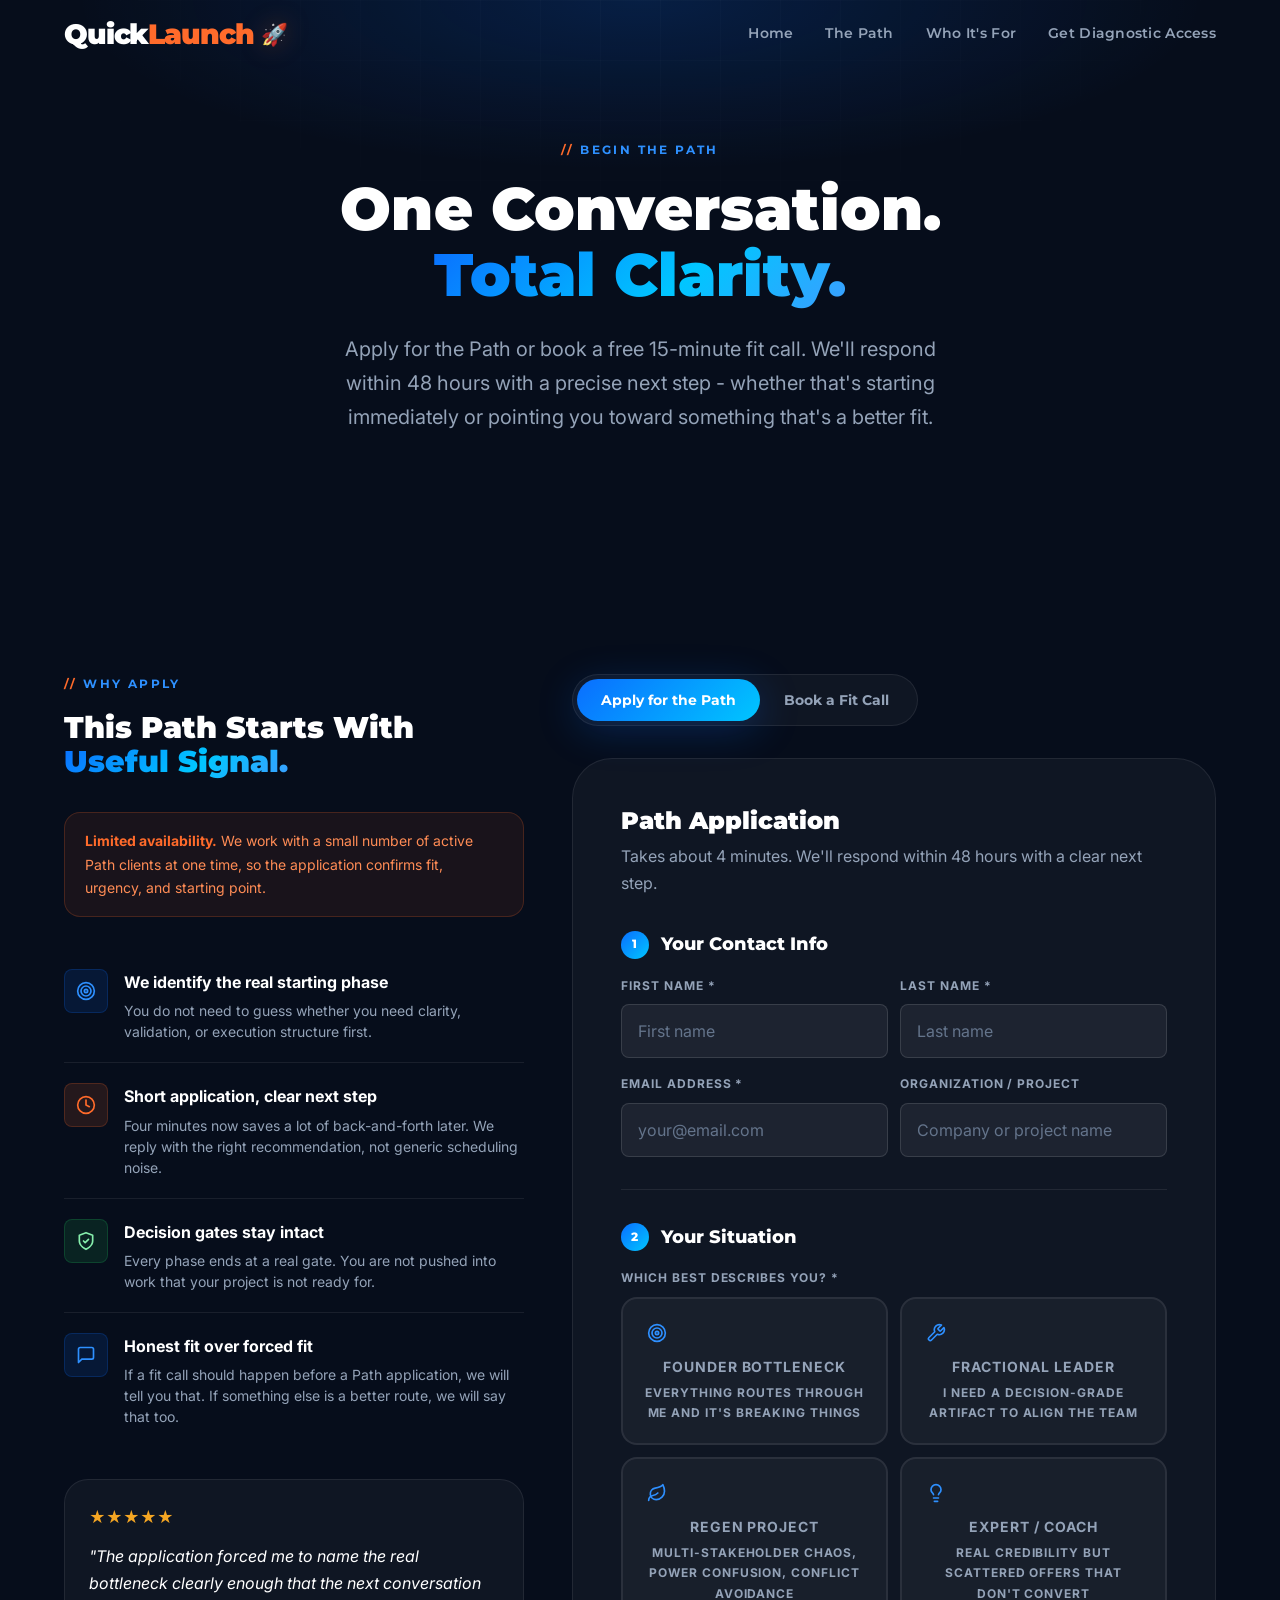
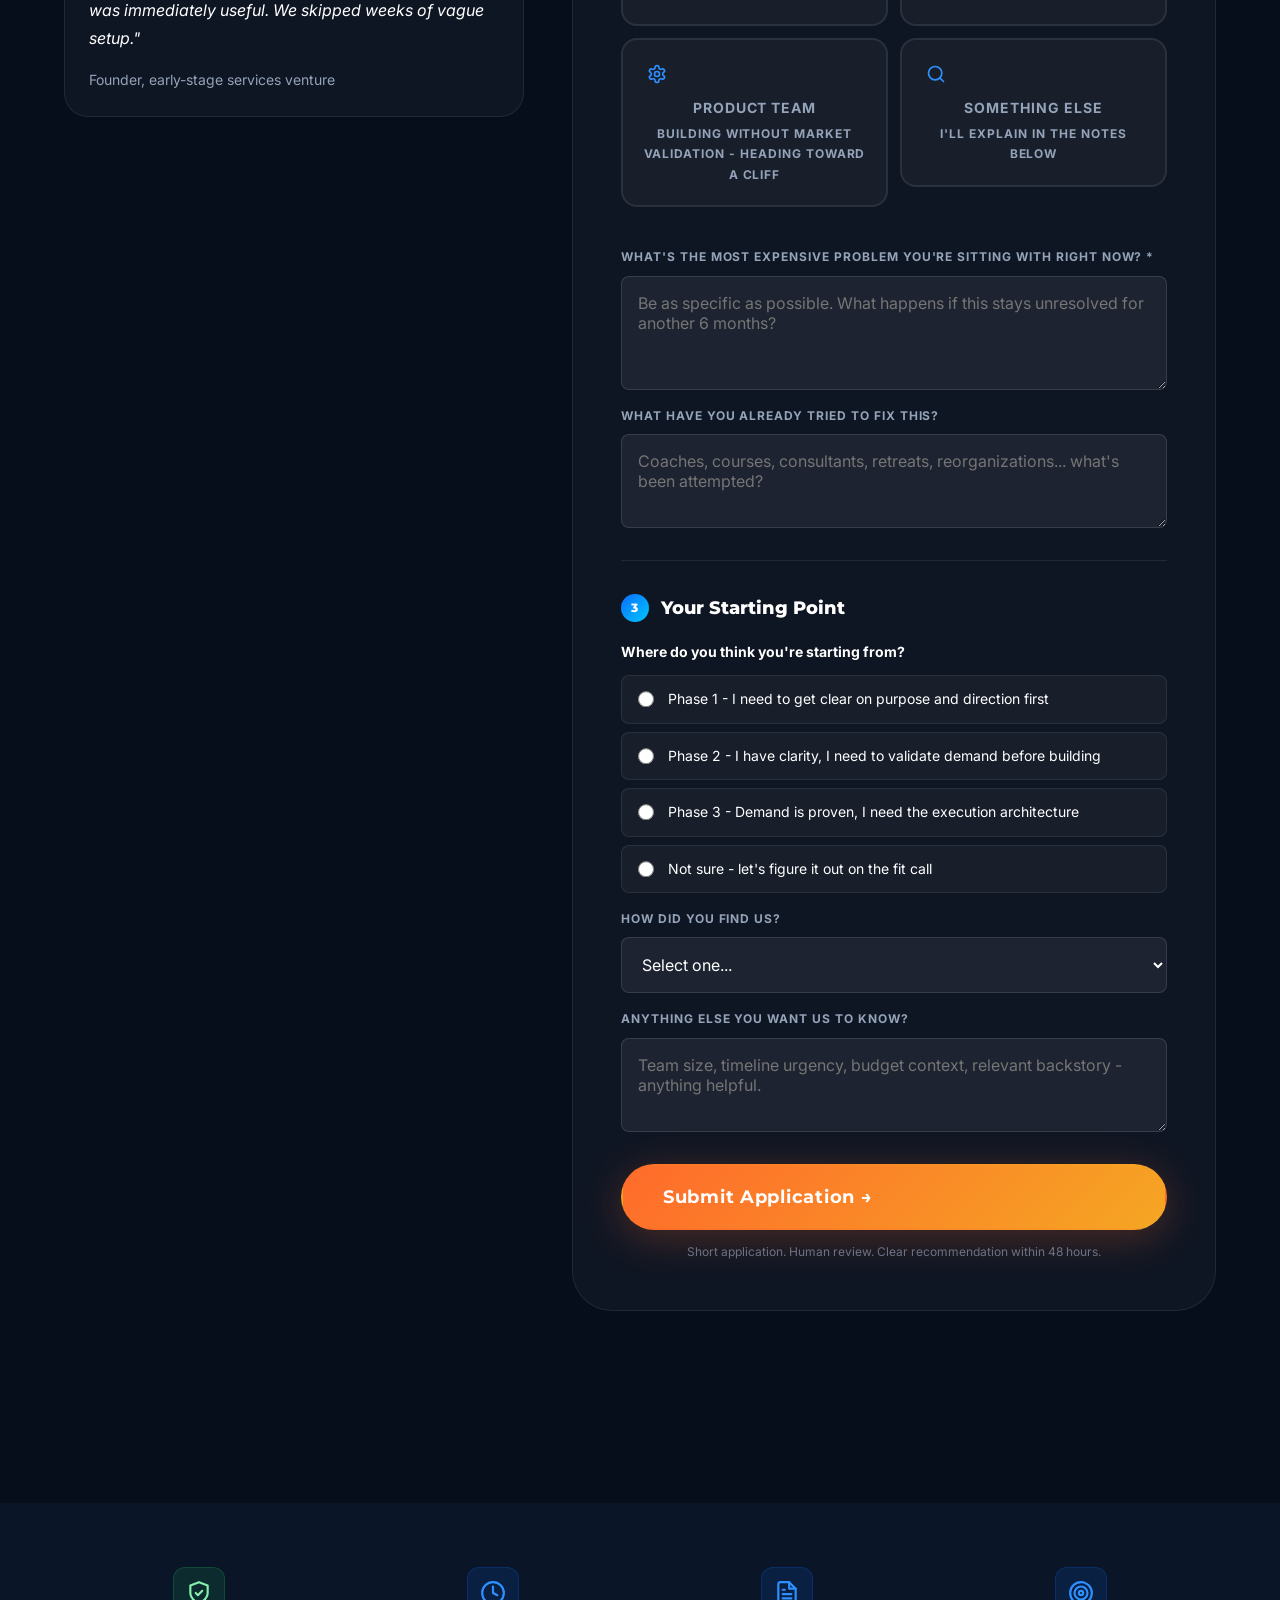
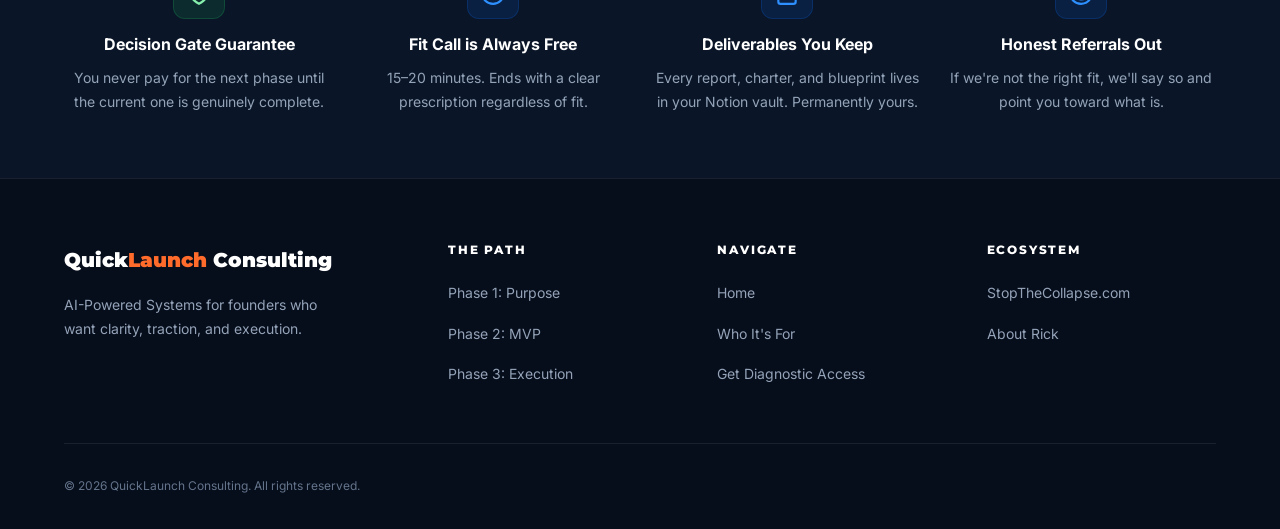
==== commit 3c29cd79: "Tighten form UX and schema quality" ====
--- a/apply.html
+++ b/apply.html
@@ -3,33 +3,34 @@
 <head>
   <meta charset="UTF-8">
   <meta name="viewport" content="width=device-width, initial-scale=1.0">
-  <title>Book a Free Founder Strategy Call | QuickLaunch Consulting</title>
-  <meta name="description" content="Apply for the QuickLaunch Regenerative Systems Path or book a free 20-min founder strategy call. Tell us your situation - we respond within 48 hours with a clear next step.">
-  <meta name="keywords" content="book startup consultant, founder strategy call, hire business consultant, startup consulting application, book founder advisor, free fit call, startup consulting intake">
+  <title>Startup Consultant Application &amp; Fit Call | QuickLaunch Founder Advisor</title>
+  <meta name="description" content="Apply for the QuickLaunch Path or request a free fit call. Tell us your situation and get a clear recommendation within 48 hours.">
+  <meta name="keywords" content="startup consultant application, founder advisor fit call, book startup consultant, startup strategy call, business consultant for founders, free fit call, QuickLaunch">
   <meta name="robots" content="index, follow, max-image-preview:large, max-snippet:-1">
   <link rel="canonical" href="https://quicklaunchconsulting.com/apply.html">
   <link rel="sitemap" type="application/xml" href="https://quicklaunchconsulting.com/sitemap.xml">
+  <link rel="alternate" type="text/plain" href="https://quicklaunchconsulting.com/llms.txt" title="LLMs.txt">
   <!-- Open Graph -->
   <meta property="og:type" content="website">
   <meta property="og:site_name" content="QuickLaunch Consulting">
   <meta property="og:url" content="https://quicklaunchconsulting.com/apply.html">
-  <meta property="og:title" content="Book a Free Founder Strategy Call | QuickLaunch Consulting">
-  <meta property="og:description" content="Apply for the Regenerative Systems Path or book a free 20-min strategy call. Startup consulting that starts with one honest conversation - no pressure, clear next steps.">
-  <meta property="og:image" content="https://agent5d-369.github.io/QuickLaunch/assets/images/quicklaunch-share-card.png">
+  <meta property="og:title" content="Startup Consultant Application &amp; Fit Call | QuickLaunch Founder Advisor">
+  <meta property="og:description" content="Apply for the QuickLaunch Path or request a free fit call. Clear next step, no vague conversation, reply within 48 hours.">
+  <meta property="og:image" content="https://quicklaunchconsulting.com/assets/images/quicklaunch-share-card.png">
   <meta property="og:image:alt" content="QuickLaunch Consulting - Book a Free Founder Strategy Call">
   <!-- Twitter / X Card -->
   <meta name="twitter:card" content="summary_large_image">
-  <meta name="twitter:title" content="Book a Free Founder Strategy Call | QuickLaunch Consulting">
-  <meta name="twitter:description" content="Apply for the Regenerative Systems Path or book a free 20-min strategy call. One conversation, no pressure, clear next steps.">
-  <meta name="twitter:image" content="https://agent5d-369.github.io/QuickLaunch/assets/images/quicklaunch-share-card.png">
+  <meta name="twitter:title" content="Startup Consultant Application &amp; Fit Call | QuickLaunch Founder Advisor">
+  <meta name="twitter:description" content="Apply for the QuickLaunch Path or request a free fit call. One clear next step within 48 hours.">
+  <meta name="twitter:image" content="https://quicklaunchconsulting.com/assets/images/quicklaunch-share-card.png">
   <!-- Schema -->
   <script type="application/ld+json">
   {
     "@context": "https://schema.org",
-    "@type": "WebPage",
-    "name": "Book a Free Founder Strategy Call",
+    "@type": ["ContactPage", "WebPage"],
+    "name": "QuickLaunch Application and Fit Call",
     "url": "https://quicklaunchconsulting.com/apply.html",
-    "description": "Apply for startup consulting or book a free 20-minute strategy call with Rick Broider at QuickLaunch Consulting.",
+    "description": "Apply for the QuickLaunch Path or request a free fit call to determine the best starting point.",
     "isPartOf": {"@type": "WebSite", "url": "https://quicklaunchconsulting.com", "name": "QuickLaunch Consulting"},
     "breadcrumb": {
       "@type": "BreadcrumbList",
@@ -39,11 +40,31 @@
       ]
     },
     "mainEntity": {
-      "@type": "Service",
-      "name": "Free Founder Strategy Call",
-      "provider": {"@type": "Organization", "name": "QuickLaunch Consulting", "url": "https://quicklaunchconsulting.com"},
-      "description": "A free 20-minute strategy call to assess fit, diagnose your primary structural challenge, and determine the right starting point for your consulting engagement.",
-      "offers": {"@type": "Offer", "price": "0", "priceCurrency": "USD", "name": "Free Fit Call"}
+      "@type": "ItemList",
+      "name": "QuickLaunch Entry Paths",
+      "itemListElement": [
+        {
+          "@type": "ListItem",
+          "position": 1,
+          "item": {
+            "@type": "Service",
+            "name": "QuickLaunch Path Application",
+            "provider": {"@type": "Organization", "name": "QuickLaunch Consulting", "url": "https://quicklaunchconsulting.com"},
+            "description": "A short application that identifies fit, urgency, and the most useful starting phase."
+          }
+        },
+        {
+          "@type": "ListItem",
+          "position": 2,
+          "item": {
+            "@type": "Service",
+            "name": "Free Fit Call",
+            "provider": {"@type": "Organization", "name": "QuickLaunch Consulting", "url": "https://quicklaunchconsulting.com"},
+            "description": "A free fit call to diagnose the primary structural challenge and determine the clearest next step.",
+            "offers": {"@type": "Offer", "price": "0", "priceCurrency": "USD", "name": "Free Fit Call"}
+          }
+        }
+      ]
     }
   }
   </script>
@@ -202,13 +223,39 @@
     textarea.form-field { resize: vertical; min-height: 120px; }
     .radio-group { display: flex; flex-direction: column; gap: var(--sp-2); }
     .radio-option {
-      display: flex; align-items: center; gap: var(--sp-3);
+      display: grid;
+      grid-template-columns: 1.1rem minmax(0, 1fr);
+      align-items: start;
+      gap: var(--sp-3);
       padding: var(--sp-3) var(--sp-4);
       background: var(--glass); border: 1px solid var(--border);
       border-radius: var(--r-sm); cursor: pointer; transition: var(--t-fast);
     }
     .radio-option:hover { border-color: var(--border-2); }
-    .radio-option input { accent-color: var(--blue); }
+    .radio-option input {
+      accent-color: var(--blue);
+      margin: 0;
+      width: 1rem;
+      height: 1rem;
+      transform: translateY(0.2rem);
+    }
+    .radio-option span {
+      display: block;
+      line-height: 1.6;
+    }
+    .form-fieldset {
+      border: 0;
+      margin: 0 0 var(--sp-4);
+      padding: 0;
+      min-width: 0;
+    }
+    .form-legend {
+      display: block;
+      font-size: var(--text-sm);
+      font-weight: 700;
+      color: var(--white);
+      margin-bottom: var(--sp-3);
+    }
   </style>
 </head>
 <body>
@@ -405,10 +452,10 @@
               Takes about 4 minutes. We'll respond within 48 hours with a clear next step.
             </p>
 
-            <form id="apply-form" action="https://formspree.io/f/xpqoeyjg" method="POST"
+            <form id="apply-form" action="https://formspree.io/f/xgorkraw" method="POST"
                   aria-label="Full path application form">
               <input type="hidden" name="_subject" value="New Path Application - QuickLaunch">
-              <input type="text" name="_gotcha" style="display:none">
+              <input type="text" name="_gotcha" style="display:none" tabindex="-1" autocomplete="off" aria-hidden="true">
 
               <!-- Contact info -->
               <div class="form-section-title">
@@ -514,8 +561,8 @@
                 Your Starting Point
               </div>
 
-              <div class="form-field" style="margin-bottom:var(--sp-4)">
-                <label>Where do you think you're starting from?</label>
+              <fieldset class="form-fieldset">
+                <legend class="form-legend">Where do you think you're starting from?</legend>
                 <div class="radio-group">
                   <label class="radio-option">
                     <input type="radio" name="start_phase" value="Phase 1 - Need clarity first">
@@ -534,7 +581,7 @@
                     <span style="font-size:var(--text-sm)">Not sure - let's figure it out on the fit call</span>
                   </label>
                 </div>
-              </div>
+              </fieldset>
 
               <div class="form-field" style="margin-bottom:var(--sp-4)">
                 <label for="apply-source">How did you find us?</label>
@@ -558,14 +605,14 @@
               <button type="submit" class="btn btn-primary btn-xl" style="width:100%">
                 Submit Application →
               </button>
-              <p class="form-disclaimer">We'll respond within 48 hours with a clear recommended next step.</p>
+              <p class="form-disclaimer">Short application. Human review. Clear recommendation within 48 hours.</p>
             </form>
-            <div id="apply-success" class="form-success">
+            <div id="apply-success" class="form-success" role="status" aria-live="polite">
               <strong style="display:block;font-size:var(--text-xl);margin-bottom:var(--sp-3)">✓ Application received.</strong>
-              We'll review your situation and reach out within 48 hours with a clear next step.
-              In the meantime, if you haven't already - get the free
-            <a href="index.html#diagnostic-access" style="color:var(--blue-2)">Collapse Diagnostic</a>
-              to sharpen your understanding of what's at stake.
+              We’ll review your application and reply within 48 hours with the clearest next step.
+              If you have not taken it yet, start with the
+              <a href="index.html#diagnostic-access" style="color:var(--blue-2)">Collapse Diagnostic</a>
+              so the conversation starts with cleaner signal.
             </div>
           </div>
         </div><!-- /tab-full -->
@@ -601,7 +648,7 @@
                   aria-label="Fit call request form">
               <input type="hidden" name="_subject" value="New Fit Call Request - QuickLaunch">
               <input type="hidden" name="inquiry_type" value="Fit Call Request">
-              <input type="text" name="_gotcha" style="display:none">
+              <input type="text" name="_gotcha" style="display:none" tabindex="-1" autocomplete="off" aria-hidden="true">
 
               <div class="form-row">
                 <div class="form-field">
@@ -642,11 +689,11 @@
               <button type="submit" class="btn btn-primary btn-xl" style="width:100%">
                 Request My Fit Call →
               </button>
-              <p class="form-disclaimer">We’ll respond within 48 hours with the next step or calendar link.</p>
+              <p class="form-disclaimer">You’ll hear back within 48 hours with the next step or a direct scheduling link.</p>
             </form>
-            <div id="fit-call-success" class="form-success">
+            <div id="fit-call-success" class="form-success" role="status" aria-live="polite">
               <strong style="display:block;font-size:var(--text-xl);margin-bottom:var(--sp-3)">✓ Fit call request received.</strong>
-              We’ll reply within 48 hours. If you want to move faster, you can also grab a time directly here:
+              We’ll reply within 48 hours with the right next step. If you want to move faster, you can also grab a time directly here:
               <a href="https://calendar.app.google/FbiNU9KyUG1qWi4U7" target="_blank" rel="noopener noreferrer" style="color:var(--blue-2)">open Rick’s calendar</a>.
             </div>
 
@@ -736,6 +783,7 @@
   </div>
 </footer>
 
+<script src="assets/js/site-config.js"></script>
 <script src="assets/js/main.js"></script>
 <script>
 // Tab switcher for apply page
